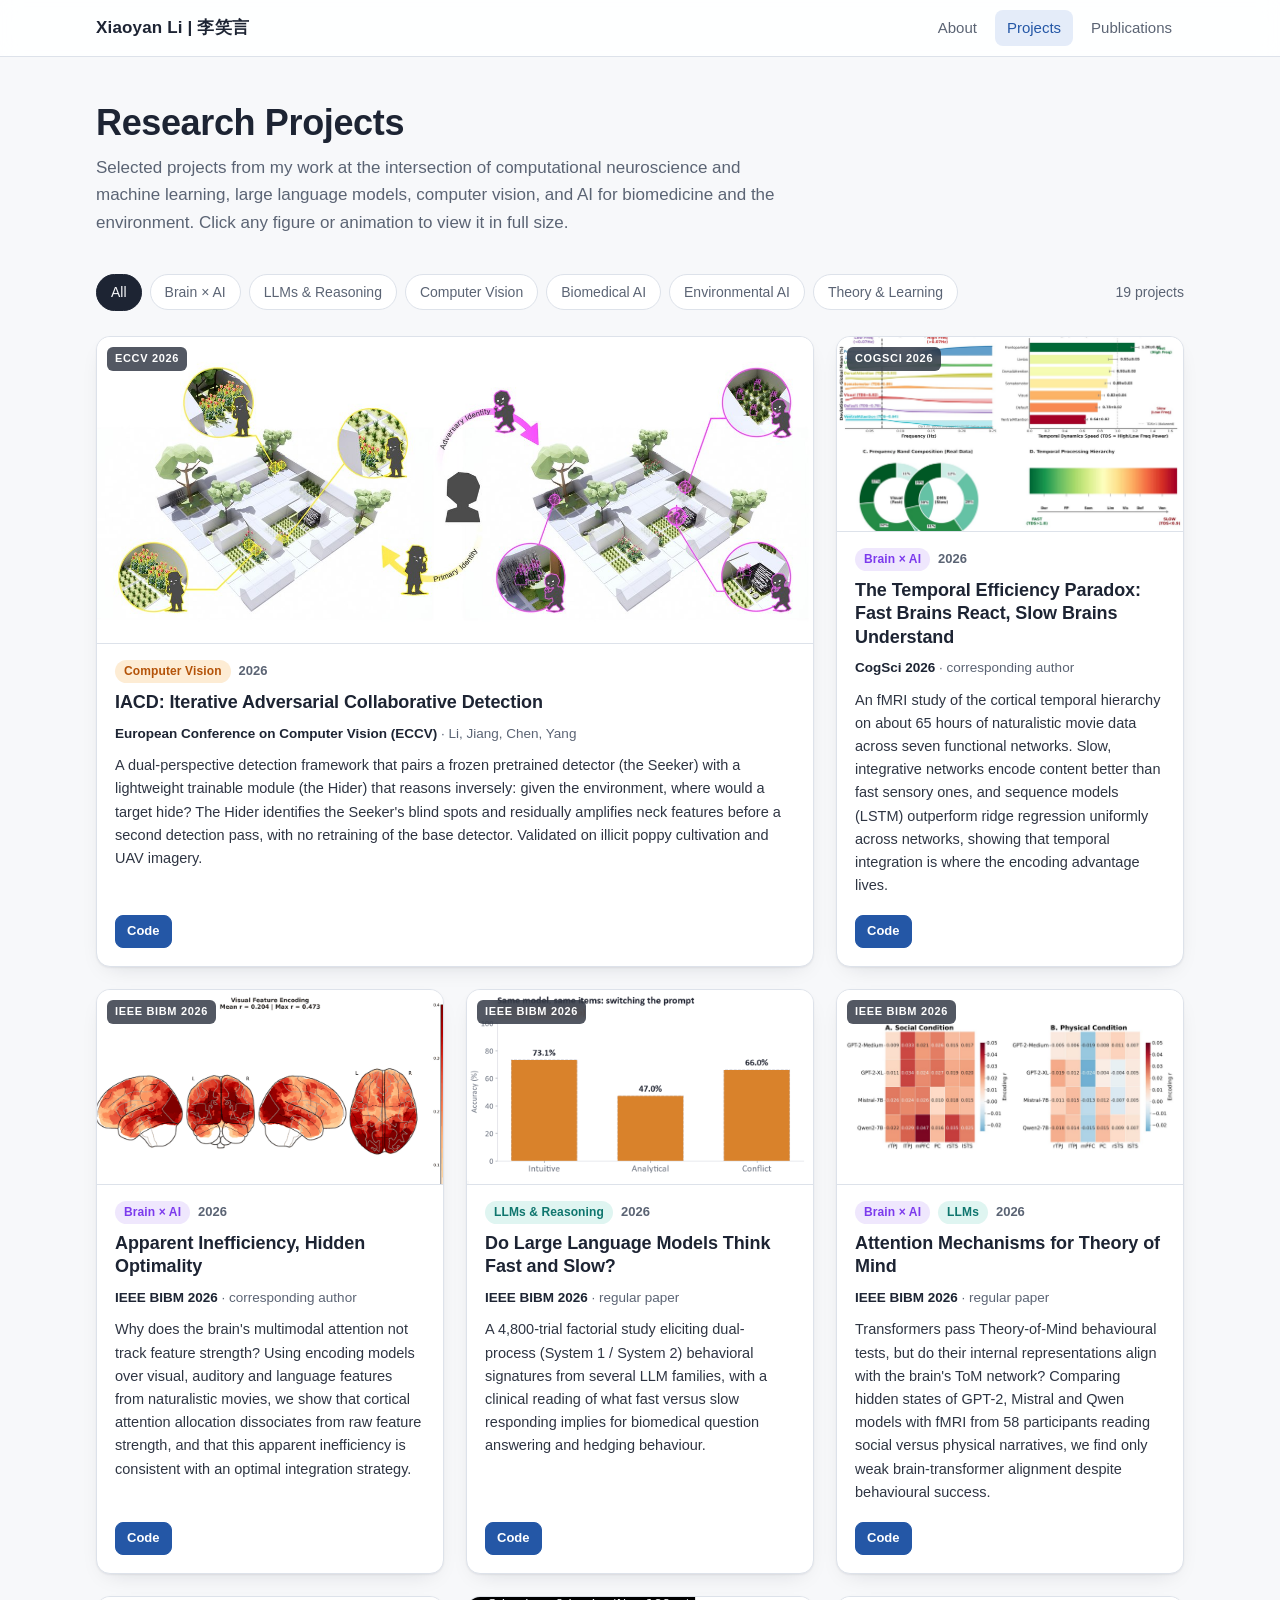
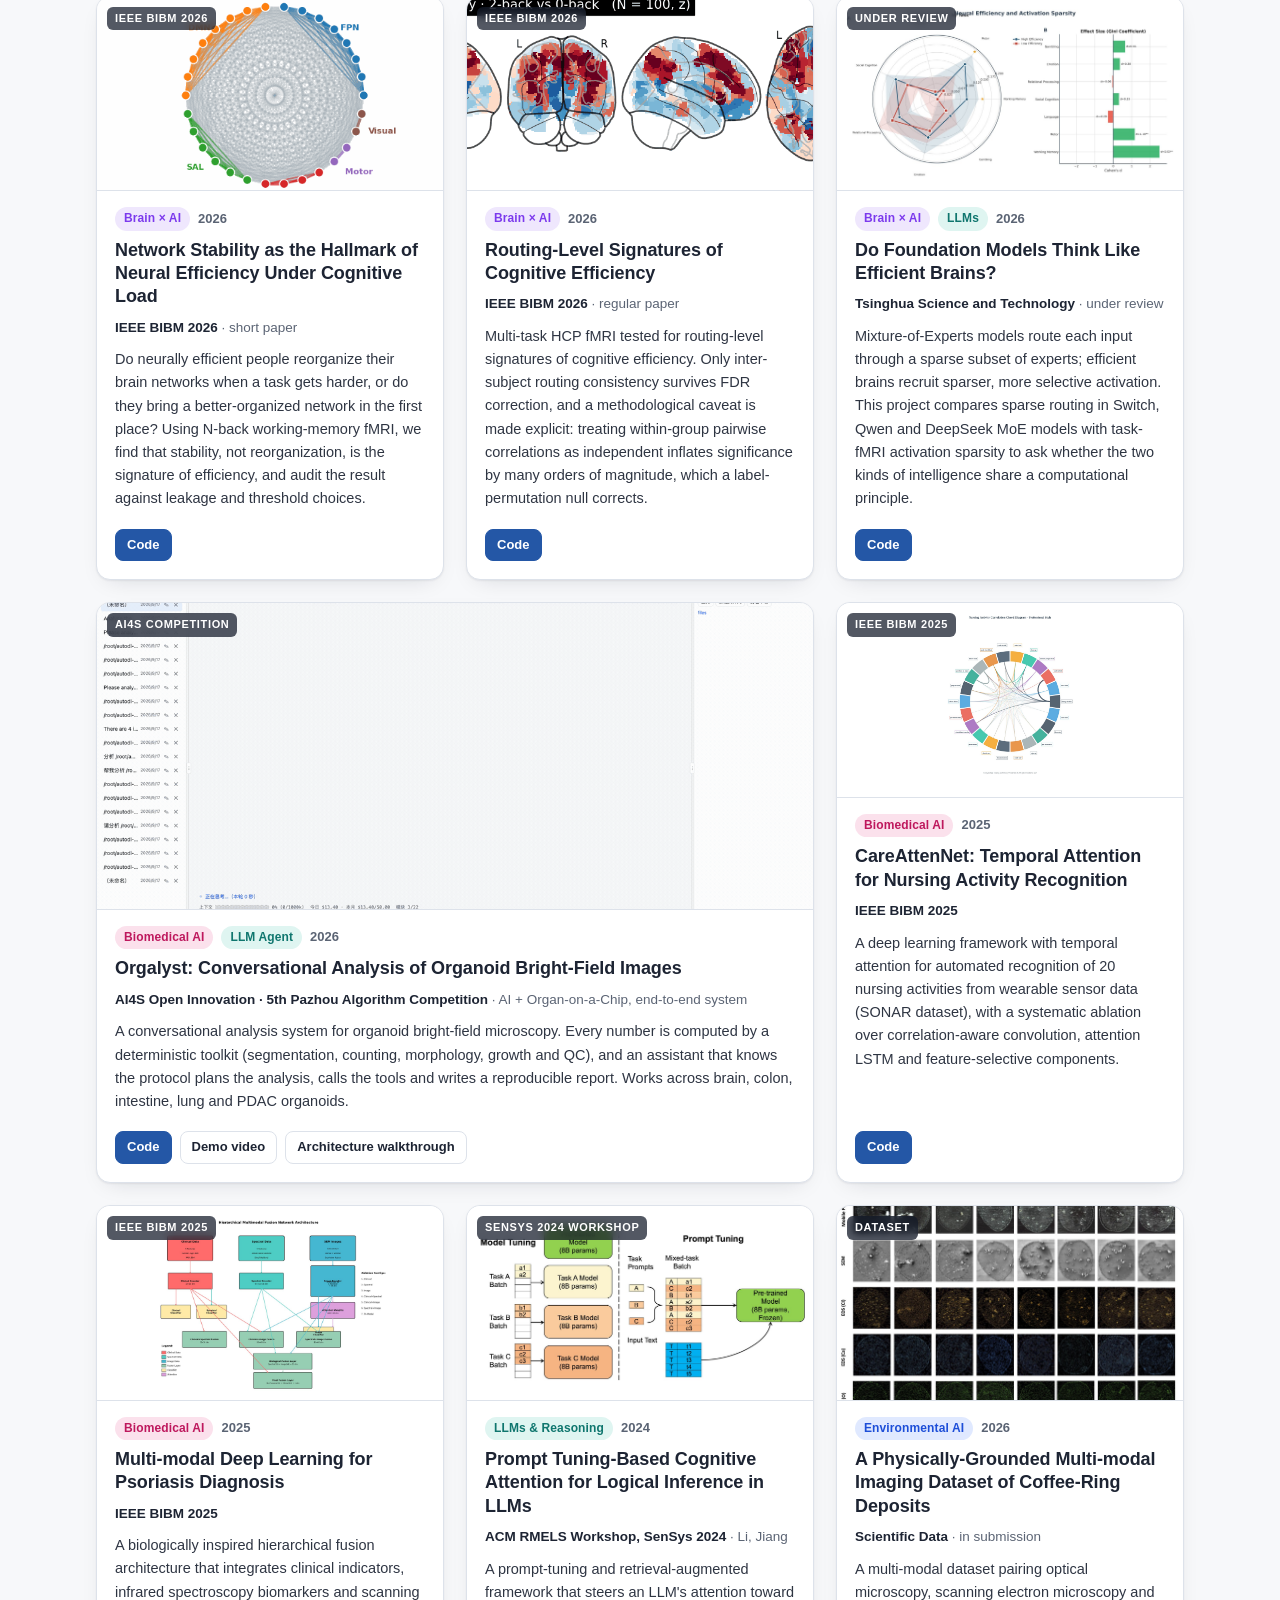
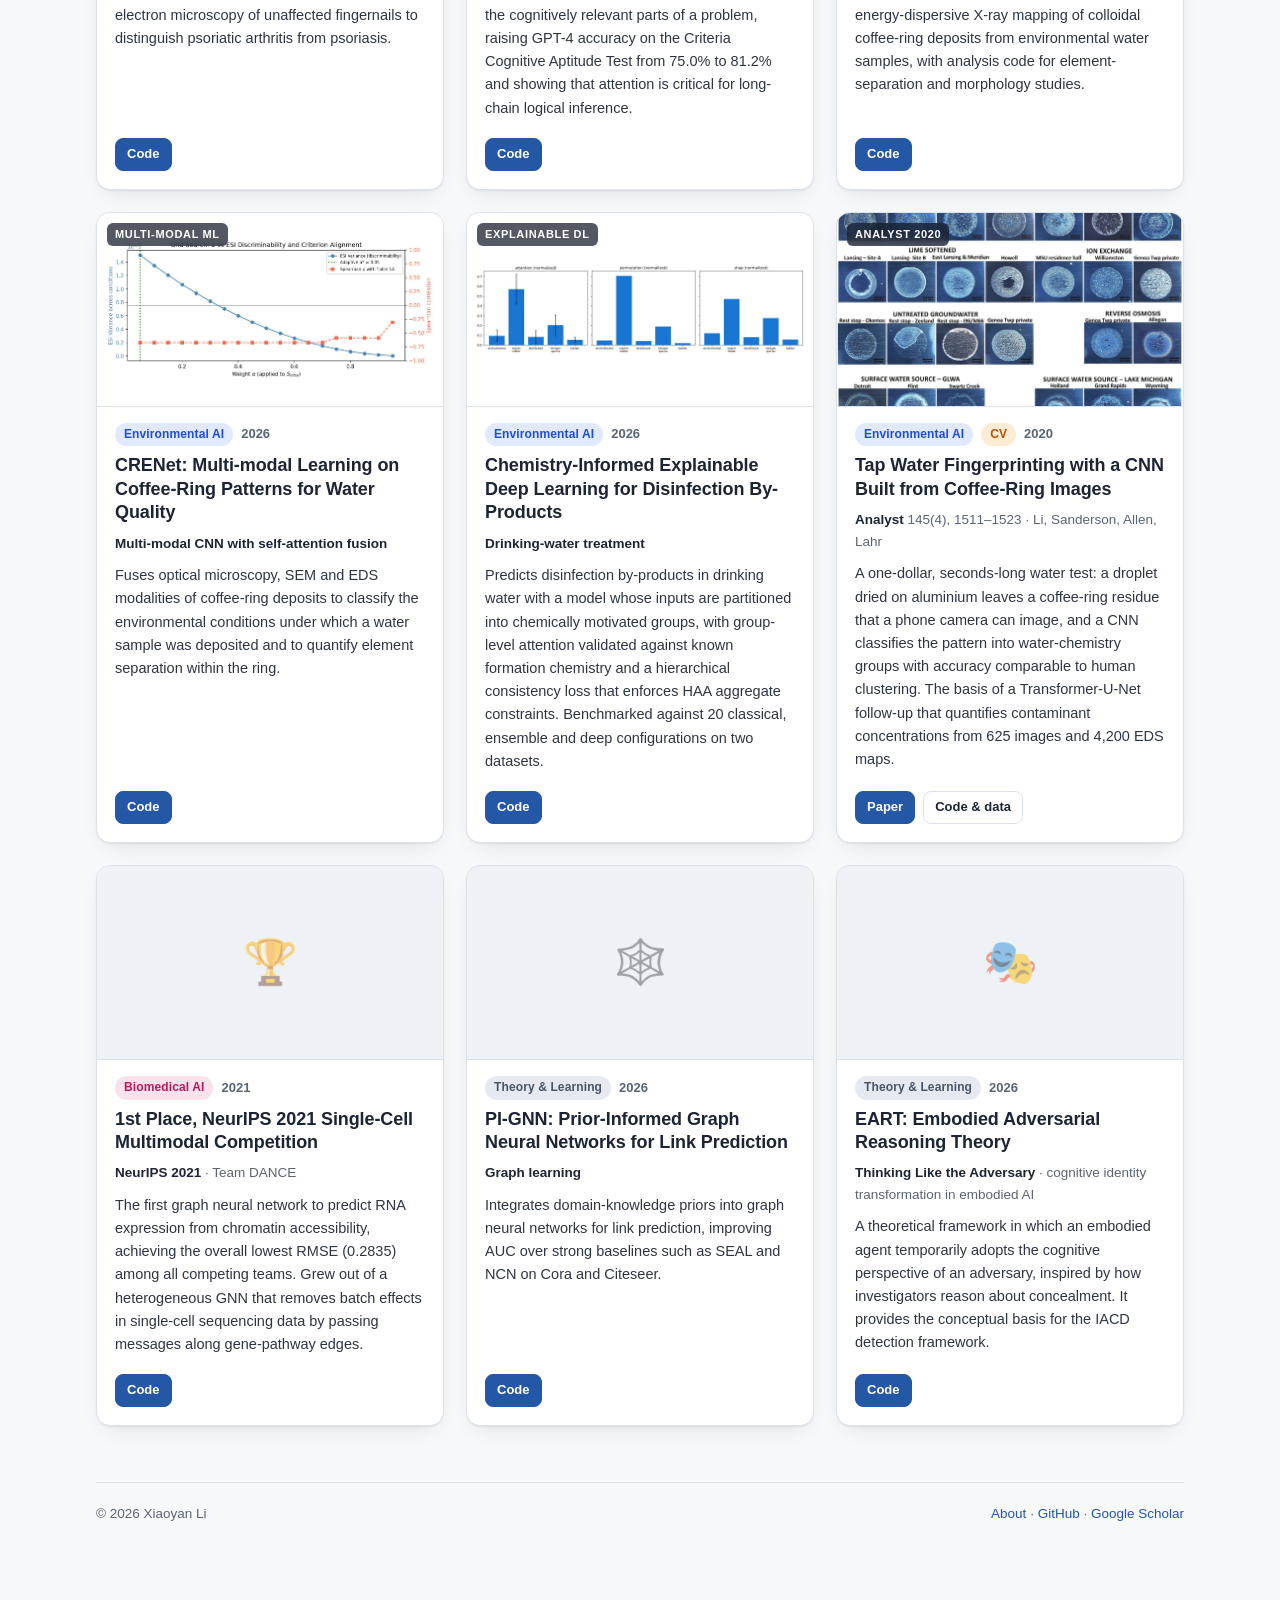
==== projects.html @ c60d76e9 "Refresh homepage (2026-10): identity, news, experience, publications, awards; add Research Projects " ====
<!DOCTYPE html>
<html lang="en">
<head>
<meta charset="utf-8">
<meta name="viewport" content="width=device-width, initial-scale=1">
<title>Research Projects - Xiaoyan Li 李笑言</title>
<meta name="description" content="Research projects of Xiaoyan Li: computational neuroscience meets machine learning, large language models, computer vision, biomedical and environmental AI.">
<link rel="icon" href="./images/image.jpg">
<style>
  :root {
    --bg: #f7f8fa;
    --surface: #ffffff;
    --surface-2: #eef1f5;
    --text: #1d2433;
    --muted: #5b6474;
    --line: #dde2ea;
    --accent: #2457a6;
    --accent-soft: #e4ecf9;
    --chip-brain: #7c3aed; --chip-brain-bg: #efe7fd;
    --chip-llm: #0f766e;   --chip-llm-bg: #dff5f1;
    --chip-cv: #b45309;    --chip-cv-bg: #fdecd4;
    --chip-bio: #be185d;   --chip-bio-bg: #fbe1ec;
    --chip-env: #1d4ed8;   --chip-env-bg: #e0e9ff;
    --chip-theory: #475569;--chip-theory-bg: #e6eaf0;
    --shadow: 0 1px 2px rgba(16,24,40,.06), 0 8px 24px -12px rgba(16,24,40,.18);
    --radius: 14px;
  }
  @media (prefers-color-scheme: dark) {
    :root:not([data-theme="light"]) {
      --bg: #0f1420; --surface: #171d2b; --surface-2: #1f2737; --text: #e7ebf3; --muted: #9aa4b8;
      --line: #2b3447; --accent: #8ab4ff; --accent-soft: #1c2a47;
      --chip-brain: #c4b5fd; --chip-brain-bg: #2b2250;
      --chip-llm: #7dd3c8;   --chip-llm-bg: #10332f;
      --chip-cv: #fdba74;    --chip-cv-bg: #3a2a14;
      --chip-bio: #f9a8d4;   --chip-bio-bg: #3d1a2c;
      --chip-env: #a5b4fc;   --chip-env-bg: #1c2550;
      --chip-theory: #cbd5e1;--chip-theory-bg: #2a3242;
      --shadow: 0 1px 2px rgba(0,0,0,.4), 0 12px 32px -14px rgba(0,0,0,.6);
    }
  }
  :root[data-theme="dark"] {
    --bg: #0f1420; --surface: #171d2b; --surface-2: #1f2737; --text: #e7ebf3; --muted: #9aa4b8;
    --line: #2b3447; --accent: #8ab4ff; --accent-soft: #1c2a47;
    --chip-brain: #c4b5fd; --chip-brain-bg: #2b2250;
    --chip-llm: #7dd3c8;   --chip-llm-bg: #10332f;
    --chip-cv: #fdba74;    --chip-cv-bg: #3a2a14;
    --chip-bio: #f9a8d4;   --chip-bio-bg: #3d1a2c;
    --chip-env: #a5b4fc;   --chip-env-bg: #1c2550;
    --chip-theory: #cbd5e1;--chip-theory-bg: #2a3242;
    --shadow: 0 1px 2px rgba(0,0,0,.4), 0 12px 32px -14px rgba(0,0,0,.6);
  }

  * { box-sizing: border-box; }
  html { scroll-behavior: smooth; }
  body {
    margin: 0; background: var(--bg); color: var(--text);
    font-family: ui-sans-serif, -apple-system, "Segoe UI", Roboto, "Helvetica Neue", "PingFang SC", "Microsoft YaHei", sans-serif;
    font-size: 16px; line-height: 1.6; -webkit-font-smoothing: antialiased;
    font-variant-numeric: tabular-nums;
  }
  a { color: var(--accent); text-decoration: none; }
  a:hover { text-decoration: underline; }

  .masthead {
    position: sticky; top: 0; z-index: 20; background: color-mix(in srgb, var(--surface) 88%, transparent);
    backdrop-filter: saturate(160%) blur(10px); -webkit-backdrop-filter: saturate(160%) blur(10px);
    border-bottom: 1px solid var(--line);
  }
  .masthead__inner { max-width: 1120px; margin: 0 auto; padding: 0 16px; display: flex; align-items: center; justify-content: space-between; height: 56px; }
  .brand { font-weight: 700; font-size: 17px; color: var(--text); letter-spacing: .01em; }
  .brand:hover { text-decoration: none; color: var(--accent); }
  .nav { display: flex; gap: 6px; }
  .nav a { padding: 6px 12px; border-radius: 8px; color: var(--muted); font-weight: 500; font-size: 15px; }
  .nav a:hover { background: var(--surface-2); text-decoration: none; color: var(--text); }
  .nav a[aria-current="page"] { color: var(--accent); background: var(--accent-soft); }

  .wrap { max-width: 1120px; margin: 0 auto; padding: 0 16px 64px; }

  .hero { padding: 44px 0 20px; }
  .hero h1 { font-size: clamp(26px, 4vw, 36px); line-height: 1.2; margin: 0 0 10px; letter-spacing: -.01em; }
  .hero p { margin: 0; color: var(--muted); max-width: 72ch; font-size: 17px; }

  .filters { display: flex; flex-wrap: wrap; gap: 8px; padding: 18px 0 26px; position: sticky; top: 56px; z-index: 10; background: var(--bg); }
  .filters button {
    border: 1px solid var(--line); background: var(--surface); color: var(--muted); border-radius: 999px;
    padding: 6px 14px; font: inherit; font-size: 14px; font-weight: 500; cursor: pointer; transition: all .15s;
  }
  .filters button:hover { border-color: var(--accent); color: var(--text); }
  .filters button.active { background: var(--text); color: var(--bg); border-color: var(--text); }
  .filters .count { color: var(--muted); font-size: 14px; align-self: center; margin-left: auto; }

  .grid { display: grid; grid-template-columns: repeat(auto-fill, minmax(330px, 1fr)); gap: 22px; }
  @media (max-width: 420px) { .grid { grid-template-columns: 1fr; } }

  .card {
    background: var(--surface); border: 1px solid var(--line); border-radius: var(--radius); overflow: hidden;
    box-shadow: var(--shadow); display: flex; flex-direction: column; transition: transform .18s ease, box-shadow .18s ease;
  }
  .card:hover { transform: translateY(-3px); box-shadow: 0 2px 4px rgba(16,24,40,.06), 0 18px 40px -16px rgba(16,24,40,.28); }
  .card.hidden { display: none; }
  .card.featured { grid-column: span 2; }
  @media (max-width: 740px) { .card.featured { grid-column: span 1; } }

  .media {
    position: relative; aspect-ratio: 16 / 9; background: var(--surface-2); overflow: hidden; cursor: zoom-in; border-bottom: 1px solid var(--line);
  }
  .card.featured .media { aspect-ratio: 21 / 9; }
  .media img, .media video { width: 100%; height: 100%; object-fit: cover; object-position: center; display: block; }
  .media.contain img { object-fit: contain; background: #fff; padding: 8px; }
  .media .tag {
    position: absolute; left: 10px; top: 10px; font-size: 11px; font-weight: 700; letter-spacing: .06em; text-transform: uppercase;
    background: rgba(17,24,39,.72); color: #fff; padding: 3px 8px; border-radius: 6px; backdrop-filter: blur(4px);
  }
  .media .zoom {
    position: absolute; right: 10px; bottom: 10px; width: 30px; height: 30px; border-radius: 8px; display: grid; place-items: center;
    background: rgba(17,24,39,.6); color: #fff; opacity: 0; transition: opacity .15s;
  }
  .media:hover .zoom { opacity: 1; }
  .media.placeholder { display: grid; place-items: center; cursor: default; }
  .media.placeholder .glyph { font-size: 44px; opacity: .55; }

  .body { padding: 16px 18px 18px; display: flex; flex-direction: column; gap: 8px; flex: 1; }
  .meta { display: flex; align-items: center; gap: 8px; flex-wrap: wrap; font-size: 13px; color: var(--muted); }
  .chip { font-size: 12px; font-weight: 600; padding: 2px 9px; border-radius: 999px; letter-spacing: .01em; }
  .chip.brain { color: var(--chip-brain); background: var(--chip-brain-bg); }
  .chip.llm { color: var(--chip-llm); background: var(--chip-llm-bg); }
  .chip.cv { color: var(--chip-cv); background: var(--chip-cv-bg); }
  .chip.bio { color: var(--chip-bio); background: var(--chip-bio-bg); }
  .chip.env { color: var(--chip-env); background: var(--chip-env-bg); }
  .chip.theory { color: var(--chip-theory); background: var(--chip-theory-bg); }
  .year { font-weight: 600; }
  h3 { margin: 0; font-size: 18px; line-height: 1.3; letter-spacing: -.005em; }
  .venue { margin: 0; font-size: 13.5px; color: var(--muted); font-weight: 500; }
  .venue strong { color: var(--text); font-weight: 600; }
  .desc { margin: 2px 0 0; font-size: 14.5px; color: var(--text); opacity: .92; }
  .links { display: flex; flex-wrap: wrap; gap: 8px; margin-top: auto; padding-top: 10px; }
  .links a {
    font-size: 13px; font-weight: 600; padding: 5px 11px; border-radius: 8px; border: 1px solid var(--line); color: var(--text); background: var(--surface);
  }
  .links a:hover { border-color: var(--accent); color: var(--accent); text-decoration: none; }
  .links a.primary { background: var(--accent); border-color: var(--accent); color: #fff; }
  .links a.primary:hover { filter: brightness(1.08); color: #fff; }

  .section-title { margin: 44px 0 14px; font-size: 20px; display: flex; align-items: center; gap: 10px; }
  .section-title small { color: var(--muted); font-weight: 500; font-size: 14px; }

  /* lightbox */
  .lb { position: fixed; inset: 0; background: rgba(8,11,18,.9); display: none; z-index: 50; align-items: center; justify-content: center; padding: 24px; }
  .lb.open { display: flex; }
  .lb figure { margin: 0; max-width: min(1200px, 96vw); width: 100%; display: flex; flex-direction: column; gap: 10px; }
  .lb img, .lb video { width: 100%; max-height: 78vh; object-fit: contain; border-radius: 10px; background: #fff; }
  .lb figcaption { color: #cfd6e4; font-size: 14px; text-align: center; }
  .lb .strip { display: flex; gap: 8px; justify-content: center; flex-wrap: wrap; }
  .lb .strip button { border: 2px solid transparent; border-radius: 8px; padding: 0; background: none; cursor: pointer; overflow: hidden; width: 96px; height: 60px; }
  .lb .strip button img { width: 100%; height: 100%; object-fit: cover; border-radius: 6px; max-height: none; }
  .lb .strip button.active { border-color: #8ab4ff; }
  .lb .close { position: absolute; top: 14px; right: 16px; background: rgba(255,255,255,.12); color: #fff; border: 0; width: 40px; height: 40px; border-radius: 50%; font-size: 22px; cursor: pointer; }

  .footer { margin-top: 56px; border-top: 1px solid var(--line); padding: 20px 0; color: var(--muted); font-size: 13.5px; display: flex; justify-content: space-between; flex-wrap: wrap; gap: 8px; }
</style>
</head>
<body>
<header class="masthead">
  <div class="masthead__inner">
    <a class="brand" href="./">Xiaoyan Li | 李笑言</a>
    <nav class="nav">
      <a href="./">About</a>
      <a href="./projects.html" aria-current="page">Projects</a>
      <a href="./#publications">Publications</a>
    </nav>
  </div>
</header>

<main class="wrap">
  <section class="hero">
    <h1>Research Projects</h1>
    <p>Selected projects from my work at the intersection of computational neuroscience and machine learning, large language models, computer vision, and AI for biomedicine and the environment. Click any figure or animation to view it in full size.</p>
  </section>

  <div class="filters" id="filters" role="tablist" aria-label="Filter projects by area">
    <button class="active" data-filter="all">All</button>
    <button data-filter="brain">Brain × AI</button>
    <button data-filter="llm">LLMs &amp; Reasoning</button>
    <button data-filter="cv">Computer Vision</button>
    <button data-filter="bio">Biomedical AI</button>
    <button data-filter="env">Environmental AI</button>
    <button data-filter="theory">Theory &amp; Learning</button>
    <span class="count" id="count"></span>
  </div>

  <section class="grid" id="grid">

    <!-- IACD -->
    <article class="card featured" data-cat="cv">
      <div class="media" data-caption="IACD: a frozen Seeker detector and a trainable Hider that reasons from the adversary's perspective to find concealed targets" data-gallery="./projects/assets/iacd_overview.jpg">
        <img src="./projects/assets/iacd_overview.jpg" alt="IACD framework overview: primary identity versus adversary identity in a garden scene" loading="lazy">
        <span class="tag">ECCV 2026</span><span class="zoom">&#x26F6;</span>
      </div>
      <div class="body">
        <div class="meta"><span class="chip cv">Computer Vision</span><span class="year">2026</span></div>
        <h3>IACD: Iterative Adversarial Collaborative Detection</h3>
        <p class="venue"><strong>European Conference on Computer Vision (ECCV)</strong> · Li, Jiang, Chen, Yang</p>
        <p class="desc">A dual-perspective detection framework that pairs a frozen pretrained detector (the Seeker) with a lightweight trainable module (the Hider) that reasons inversely: given the environment, where would a target hide? The Hider identifies the Seeker's blind spots and residually amplifies neck features before a second detection pass, with no retraining of the base detector. Validated on illicit poppy cultivation and UAV imagery.</p>
        <div class="links"><a class="primary" href="https://github.com/xiaoyanLi629/IACD">Code</a></div>
      </div>
    </article>

    <!-- Temporal Efficiency Paradox -->
    <article class="card" data-cat="brain">
      <div class="media" data-caption="Temporal dynamics of brain networks during naturalistic movie watching" data-gallery="./projects/assets/tep_spectrum.jpg|./projects/assets/tep_multiscale.jpg">
        <img src="./projects/assets/tep_spectrum.jpg" alt="Network-specific spectral signatures and processing speed by network" loading="lazy">
        <span class="tag">CogSci 2026</span><span class="zoom">&#x26F6;</span>
      </div>
      <div class="body">
        <div class="meta"><span class="chip brain">Brain × AI</span><span class="year">2026</span></div>
        <h3>The Temporal Efficiency Paradox: Fast Brains React, Slow Brains Understand</h3>
        <p class="venue"><strong>CogSci 2026</strong> · corresponding author</p>
        <p class="desc">An fMRI study of the cortical temporal hierarchy on about 65 hours of naturalistic movie data across seven functional networks. Slow, integrative networks encode content better than fast sensory ones, and sequence models (LSTM) outperform ridge regression uniformly across networks, showing that temporal integration is where the encoding advantage lives.</p>
        <div class="links"><a class="primary" href="https://github.com/xiaoyanLi629/temporal-efficiency-paradox">Code</a></div>
      </div>
    </article>

    <!-- B321 -->
    <article class="card" data-cat="brain">
      <div class="media" data-caption="Encoding strength of visual, audio and language features across 1,000 cortical parcels, followed by the Modality Specificity Index" data-gallery="./projects/assets/b321_brain_encoding.gif|./projects/assets/b321_dissociation.gif">
        <img src="./projects/assets/b321_brain_encoding.gif" alt="Animated cortical encoding maps for visual, audio and language features" loading="lazy">
        <span class="tag">IEEE BIBM 2026</span><span class="zoom">&#x26F6;</span>
      </div>
      <div class="body">
        <div class="meta"><span class="chip brain">Brain × AI</span><span class="year">2026</span></div>
        <h3>Apparent Inefficiency, Hidden Optimality</h3>
        <p class="venue"><strong>IEEE BIBM 2026</strong> · corresponding author</p>
        <p class="desc">Why does the brain's multimodal attention not track feature strength? Using encoding models over visual, auditory and language features from naturalistic movies, we show that cortical attention allocation dissociates from raw feature strength, and that this apparent inefficiency is consistent with an optimal integration strategy.</p>
        <div class="links"><a class="primary" href="https://github.com/xiaoyanLi629/encoding-attention-dissociation">Code</a></div>
      </div>
    </article>

    <!-- B322 -->
    <article class="card" data-cat="llm">
      <div class="media" data-caption="Interaction between task type and prompting condition across model families (4,800-trial factorial design)" data-gallery="./projects/assets/b322_interaction.gif|./projects/assets/b322_banner.jpg">
        <img src="./projects/assets/b322_interaction.gif" alt="Animated interaction plot of dual-process behavioral signatures in LLMs" loading="lazy">
        <span class="tag">IEEE BIBM 2026</span><span class="zoom">&#x26F6;</span>
      </div>
      <div class="body">
        <div class="meta"><span class="chip llm">LLMs &amp; Reasoning</span><span class="year">2026</span></div>
        <h3>Do Large Language Models Think Fast and Slow?</h3>
        <p class="venue"><strong>IEEE BIBM 2026</strong> · regular paper</p>
        <p class="desc">A 4,800-trial factorial study eliciting dual-process (System 1 / System 2) behavioral signatures from several LLM families, with a clinical reading of what fast versus slow responding implies for biomedical question answering and hedging behaviour.</p>
        <div class="links"><a class="primary" href="https://github.com/xiaoyanLi629/dual-process-llm">Code</a></div>
      </div>
    </article>

    <!-- B323 -->
    <article class="card" data-cat="brain llm">
      <div class="media contain" data-caption="Best time-resolved encoding correlation between each transformer's hidden states and BOLD in six Theory-of-Mind regions (N = 58)" data-gallery="./projects/assets/b323_heatmap.jpg|./projects/assets/b323_attention.jpg">
        <img src="./projects/assets/b323_heatmap.jpg" alt="Encoding heatmap per model and Theory-of-Mind ROI for social and physical narratives" loading="lazy">
        <span class="tag">IEEE BIBM 2026</span><span class="zoom">&#x26F6;</span>
      </div>
      <div class="body">
        <div class="meta"><span class="chip brain">Brain × AI</span><span class="chip llm">LLMs</span><span class="year">2026</span></div>
        <h3>Attention Mechanisms for Theory of Mind</h3>
        <p class="venue"><strong>IEEE BIBM 2026</strong> · regular paper</p>
        <p class="desc">Transformers pass Theory-of-Mind behavioural tests, but do their internal representations align with the brain's ToM network? Comparing hidden states of GPT-2, Mistral and Qwen models with fMRI from 58 participants reading social versus physical narratives, we find only weak brain-transformer alignment despite behavioural success.</p>
        <div class="links"><a class="primary" href="https://github.com/xiaoyanLi629/attention-tom-brain-transformer">Code</a></div>
      </div>
    </article>

    <!-- B324 -->
    <article class="card" data-cat="brain">
      <div class="media" data-caption="Network-level sweep: efficient brains bring a stable, well-organized network to the task rather than reorganizing under load" data-gallery="./projects/assets/b324_network_sweep.gif|./projects/assets/b324_threshold_sweep.gif">
        <img src="./projects/assets/b324_network_sweep.gif" alt="Animated network sweep of stability under cognitive load" loading="lazy">
        <span class="tag">IEEE BIBM 2026</span><span class="zoom">&#x26F6;</span>
      </div>
      <div class="body">
        <div class="meta"><span class="chip brain">Brain × AI</span><span class="year">2026</span></div>
        <h3>Network Stability as the Hallmark of Neural Efficiency Under Cognitive Load</h3>
        <p class="venue"><strong>IEEE BIBM 2026</strong> · short paper</p>
        <p class="desc">Do neurally efficient people reorganize their brain networks when a task gets harder, or do they bring a better-organized network in the first place? Using N-back working-memory fMRI, we find that stability, not reorganization, is the signature of efficiency, and audit the result against leakage and threshold choices.</p>
        <div class="links"><a class="primary" href="https://github.com/xiaoyanLi629/neural-efficiency-cognitive-load">Code</a></div>
      </div>
    </article>

    <!-- B325 -->
    <article class="card" data-cat="brain">
      <div class="media" data-caption="Task activation maps across HCP tasks, and the permutation null versus the naive pairwise null" data-gallery="./projects/assets/b325_task_brains.gif|./projects/assets/b325_naive_vs_honest.gif">
        <img src="./projects/assets/b325_task_brains.gif" alt="Animated task activation maps on the cortical surface" loading="lazy">
        <span class="tag">IEEE BIBM 2026</span><span class="zoom">&#x26F6;</span>
      </div>
      <div class="body">
        <div class="meta"><span class="chip brain">Brain × AI</span><span class="year">2026</span></div>
        <h3>Routing-Level Signatures of Cognitive Efficiency</h3>
        <p class="venue"><strong>IEEE BIBM 2026</strong> · regular paper</p>
        <p class="desc">Multi-task HCP fMRI tested for routing-level signatures of cognitive efficiency. Only inter-subject routing consistency survives FDR correction, and a methodological caveat is made explicit: treating within-group pairwise correlations as independent inflates significance by many orders of magnitude, which a label-permutation null corrects.</p>
        <div class="links"><a class="primary" href="https://github.com/xiaoyanLi629/routing-signatures-efficiency">Code</a></div>
      </div>
    </article>

    <!-- MoE sparse routing -->
    <article class="card" data-cat="brain llm">
      <div class="media contain" data-caption="Composite sparsity by task domain for high- versus low-efficiency groups, and effect sizes" data-gallery="./projects/assets/moe_radar.jpg|./projects/assets/moe_glass_brain.jpg">
        <img src="./projects/assets/moe_radar.jpg" alt="Radar plot of neural sparsity across task domains" loading="lazy">
        <span class="tag">Under review</span><span class="zoom">&#x26F6;</span>
      </div>
      <div class="body">
        <div class="meta"><span class="chip brain">Brain × AI</span><span class="chip llm">LLMs</span><span class="year">2026</span></div>
        <h3>Do Foundation Models Think Like Efficient Brains?</h3>
        <p class="venue"><strong>Tsinghua Science and Technology</strong> · under review</p>
        <p class="desc">Mixture-of-Experts models route each input through a sparse subset of experts; efficient brains recruit sparser, more selective activation. This project compares sparse routing in Switch, Qwen and DeepSeek MoE models with task-fMRI activation sparsity to ask whether the two kinds of intelligence share a computational principle.</p>
        <div class="links"><a class="primary" href="https://github.com/xiaoyanLi629/brain-moe-sparse-routing">Code</a></div>
      </div>
    </article>

    <!-- Orgalyst -->
    <article class="card featured" data-cat="bio llm">
      <div class="media" data-caption="Orgalyst: one sentence in, a reproducible organoid analysis report out" data-gallery="./projects/assets/orgalyst_demo.gif|./projects/assets/orgalyst_architecture.gif|./projects/assets/orgalyst_gallery.jpg">
        <img src="./projects/assets/orgalyst_demo.gif" alt="Animated session of the Orgalyst web interface analysing organoid images" loading="lazy">
        <span class="tag">AI4S Competition</span><span class="zoom">&#x26F6;</span>
      </div>
      <div class="body">
        <div class="meta"><span class="chip bio">Biomedical AI</span><span class="chip llm">LLM Agent</span><span class="year">2026</span></div>
        <h3>Orgalyst: Conversational Analysis of Organoid Bright-Field Images</h3>
        <p class="venue"><strong>AI4S Open Innovation · 5th Pazhou Algorithm Competition</strong> · AI + Organ-on-a-Chip, end-to-end system</p>
        <p class="desc">A conversational analysis system for organoid bright-field microscopy. Every number is computed by a deterministic toolkit (segmentation, counting, morphology, growth and QC), and an assistant that knows the protocol plans the analysis, calls the tools and writes a reproducible report. Works across brain, colon, intestine, lung and PDAC organoids.</p>
        <div class="links">
          <a class="primary" href="https://github.com/xiaoyanLi629/orgalyst">Code</a>
          <a href="https://huggingface.co/XiaoyanLi/orgalyst-weights/resolve/main/demo/orgalyst_demo_en.mp4">Demo video</a>
          <a href="https://huggingface.co/XiaoyanLi/orgalyst-weights/resolve/main/demo/orgalyst_architecture_en.mp4">Architecture walkthrough</a>
        </div>
      </div>
    </article>

    <!-- CareAttenNet -->
    <article class="card" data-cat="bio">
      <div class="media contain" data-caption="Correlation structure among 20 nursing activities in the SONAR wearable-sensor dataset" data-gallery="./projects/assets/careattennet_chord.jpg">
        <img src="./projects/assets/careattennet_chord.jpg" alt="Chord diagram of nursing activity correlations" loading="lazy">
        <span class="tag">IEEE BIBM 2025</span><span class="zoom">&#x26F6;</span>
      </div>
      <div class="body">
        <div class="meta"><span class="chip bio">Biomedical AI</span><span class="year">2025</span></div>
        <h3>CareAttenNet: Temporal Attention for Nursing Activity Recognition</h3>
        <p class="venue"><strong>IEEE BIBM 2025</strong></p>
        <p class="desc">A deep learning framework with temporal attention for automated recognition of 20 nursing activities from wearable sensor data (SONAR dataset), with a systematic ablation over correlation-aware convolution, attention LSTM and feature-selective components.</p>
        <div class="links"><a class="primary" href="https://github.com/xiaoyanLi629/CareAttenNet-Deep-Learning-Framework-with-Temporal-Attention-for-Nursing-Activity-Recognition">Code</a></div>
      </div>
    </article>

    <!-- Psoriasis -->
    <article class="card" data-cat="bio">
      <div class="media contain" data-caption="Hierarchical multimodal fusion network integrating clinical, spectral and SEM image data" data-gallery="./projects/assets/psoriasis_arch.jpg">
        <img src="./projects/assets/psoriasis_arch.jpg" alt="Architecture diagram of the hierarchical multimodal fusion network" loading="lazy">
        <span class="tag">IEEE BIBM 2025</span><span class="zoom">&#x26F6;</span>
      </div>
      <div class="body">
        <div class="meta"><span class="chip bio">Biomedical AI</span><span class="year">2025</span></div>
        <h3>Multi-modal Deep Learning for Psoriasis Diagnosis</h3>
        <p class="venue"><strong>IEEE BIBM 2025</strong></p>
        <p class="desc">A biologically inspired hierarchical fusion architecture that integrates clinical indicators, infrared spectroscopy biomarkers and scanning electron microscopy of unaffected fingernails to distinguish psoriatic arthritis from psoriasis.</p>
        <div class="links"><a class="primary" href="https://github.com/xiaoyanLi629/A-Multi-modal-Deep-Learning-Framework-for-Psoriasis-Diagnosis">Code</a></div>
      </div>
    </article>

    <!-- Prompt tuning / RMELS -->
    <article class="card" data-cat="llm">
      <div class="media contain" data-caption="Prompt tuning versus model tuning, and example cognitive-aptitude items" data-gallery="./projects/assets/rmels_prompt_tuning.jpg|./projects/assets/rmels_examples.jpg">
        <img src="./projects/assets/rmels_prompt_tuning.jpg" alt="Diagram comparing model tuning and prompt tuning" loading="lazy">
        <span class="tag">SenSys 2024 Workshop</span><span class="zoom">&#x26F6;</span>
      </div>
      <div class="body">
        <div class="meta"><span class="chip llm">LLMs &amp; Reasoning</span><span class="year">2024</span></div>
        <h3>Prompt Tuning-Based Cognitive Attention for Logical Inference in LLMs</h3>
        <p class="venue"><strong>ACM RMELS Workshop, SenSys 2024</strong> · Li, Jiang</p>
        <p class="desc">A prompt-tuning and retrieval-augmented framework that steers an LLM's attention toward the cognitively relevant parts of a problem, raising GPT-4 accuracy on the Criteria Cognitive Aptitude Test from 75.0% to 81.2% and showing that attention is critical for long-chain logical inference.</p>
        <div class="links"><a class="primary" href="https://github.com/xiaoyanLi629/RMELS2024">Code</a></div>
      </div>
    </article>

    <!-- Coffee-ring dataset -->
    <article class="card" data-cat="env">
      <div class="media" data-caption="Optical, SEM and EDS imaging of the same colloidal coffee-ring deposits from environmental water samples" data-gallery="./projects/assets/crdataset_overview.jpg|./projects/assets/crdataset_analysis.jpg">
        <img src="./projects/assets/crdataset_overview.jpg" alt="Grid of optical, SEM and EDS images of coffee-ring deposits" loading="lazy">
        <span class="tag">Dataset</span><span class="zoom">&#x26F6;</span>
      </div>
      <div class="body">
        <div class="meta"><span class="chip env">Environmental AI</span><span class="year">2026</span></div>
        <h3>A Physically-Grounded Multi-modal Imaging Dataset of Coffee-Ring Deposits</h3>
        <p class="venue"><strong>Scientific Data</strong> · in submission</p>
        <p class="desc">A multi-modal dataset pairing optical microscopy, scanning electron microscopy and energy-dispersive X-ray mapping of colloidal coffee-ring deposits from environmental water samples, with analysis code for element-separation and morphology studies.</p>
        <div class="links"><a class="primary" href="https://github.com/xiaoyanLi629/coffee-ring-multimodal-dataset">Code</a></div>
      </div>
    </article>

    <!-- CRENet -->
    <article class="card" data-cat="env">
      <div class="media contain" data-caption="Calibration of the element-separation index against optical features" data-gallery="./projects/assets/crenet_esi.jpg">
        <img src="./projects/assets/crenet_esi.jpg" alt="Grid search plot for the element separation index" loading="lazy">
        <span class="tag">Multi-modal ML</span><span class="zoom">&#x26F6;</span>
      </div>
      <div class="body">
        <div class="meta"><span class="chip env">Environmental AI</span><span class="year">2026</span></div>
        <h3>CRENet: Multi-modal Learning on Coffee-Ring Patterns for Water Quality</h3>
        <p class="venue"><strong>Multi-modal CNN with self-attention fusion</strong></p>
        <p class="desc">Fuses optical microscopy, SEM and EDS modalities of coffee-ring deposits to classify the environmental conditions under which a water sample was deposited and to quantify element separation within the ring.</p>
        <div class="links"><a class="primary" href="https://github.com/xiaoyanLi629/CRENet-MultiModal-CoffeeRing">Code</a></div>
      </div>
    </article>

    <!-- DBPs -->
    <article class="card" data-cat="env">
      <div class="media contain" data-caption="Chemistry-aware group attention weights, compared with permutation and SHAP importance" data-gallery="./projects/assets/dbps_attention.jpg">
        <img src="./projects/assets/dbps_attention.jpg" alt="Bar charts of attention, permutation and SHAP importance across chemical feature groups" loading="lazy">
        <span class="tag">Explainable DL</span><span class="zoom">&#x26F6;</span>
      </div>
      <div class="body">
        <div class="meta"><span class="chip env">Environmental AI</span><span class="year">2026</span></div>
        <h3>Chemistry-Informed Explainable Deep Learning for Disinfection By-Products</h3>
        <p class="venue"><strong>Drinking-water treatment</strong></p>
        <p class="desc">Predicts disinfection by-products in drinking water with a model whose inputs are partitioned into chemically motivated groups, with group-level attention validated against known formation chemistry and a hierarchical consistency loss that enforces HAA aggregate constraints. Benchmarked against 20 classical, ensemble and deep configurations on two datasets.</p>
        <div class="links"><a class="primary" href="https://github.com/xiaoyanLi629/Chemistry-Informed-DBPs-Prediction">Code</a></div>
      </div>
    </article>

    <!-- Analyst 2020 -->
    <article class="card" data-cat="env cv">
      <div class="media" data-caption="Coffee-ring fingerprints of tap water from Michigan cities, grouped by treatment method" data-gallery="./projects/assets/analyst_rings.jpg">
        <img src="./projects/assets/analyst_rings.jpg" alt="Grid of coffee-ring images of tap water samples grouped by water treatment" loading="lazy">
        <span class="tag">Analyst 2020</span><span class="zoom">&#x26F6;</span>
      </div>
      <div class="body">
        <div class="meta"><span class="chip env">Environmental AI</span><span class="chip cv">CV</span><span class="year">2020</span></div>
        <h3>Tap Water Fingerprinting with a CNN Built from Coffee-Ring Images</h3>
        <p class="venue"><strong>Analyst</strong> 145(4), 1511–1523 · Li, Sanderson, Allen, Lahr</p>
        <p class="desc">A one-dollar, seconds-long water test: a droplet dried on aluminium leaves a coffee-ring residue that a phone camera can image, and a CNN classifies the pattern into water-chemistry groups with accuracy comparable to human clustering. The basis of a Transformer-U-Net follow-up that quantifies contaminant concentrations from 625 images and 4,200 EDS maps.</p>
        <div class="links">
          <a class="primary" href="https://pubs.rsc.org/en/content/articlelanding/2020/an/c9an01624d">Paper</a>
          <a href="https://github.com/xiaoyanLi629/CNN_coffee_ring_effect">Code &amp; data</a>
        </div>
      </div>
    </article>

    <!-- NeurIPS 2021 -->
    <article class="card" data-cat="bio">
      <div class="media placeholder"><span class="glyph">🏆</span></div>
      <div class="body">
        <div class="meta"><span class="chip bio">Biomedical AI</span><span class="year">2021</span></div>
        <h3>1st Place, NeurIPS 2021 Single-Cell Multimodal Competition</h3>
        <p class="venue"><strong>NeurIPS 2021</strong> · Team DANCE</p>
        <p class="desc">The first graph neural network to predict RNA expression from chromatin accessibility, achieving the overall lowest RMSE (0.2835) among all competing teams. Grew out of a heterogeneous GNN that removes batch effects in single-cell sequencing data by passing messages along gene-pathway edges.</p>
        <div class="links"><a class="primary" href="https://github.com/xiaoyanLi629/single_cell_data_analysis">Code</a></div>
      </div>
    </article>

    <!-- PI-GNN -->
    <article class="card" data-cat="theory">
      <div class="media placeholder"><span class="glyph">🕸️</span></div>
      <div class="body">
        <div class="meta"><span class="chip theory">Theory &amp; Learning</span><span class="year">2026</span></div>
        <h3>PI-GNN: Prior-Informed Graph Neural Networks for Link Prediction</h3>
        <p class="venue"><strong>Graph learning</strong></p>
        <p class="desc">Integrates domain-knowledge priors into graph neural networks for link prediction, improving AUC over strong baselines such as SEAL and NCN on Cora and Citeseer.</p>
        <div class="links"><a class="primary" href="https://github.com/xiaoyanLi629/PI-GNN-anonymous">Code</a></div>
      </div>
    </article>

    <!-- EART -->
    <article class="card" data-cat="theory">
      <div class="media placeholder"><span class="glyph">🎭</span></div>
      <div class="body">
        <div class="meta"><span class="chip theory">Theory &amp; Learning</span><span class="year">2026</span></div>
        <h3>EART: Embodied Adversarial Reasoning Theory</h3>
        <p class="venue"><strong>Thinking Like the Adversary</strong> · cognitive identity transformation in embodied AI</p>
        <p class="desc">A theoretical framework in which an embodied agent temporarily adopts the cognitive perspective of an adversary, inspired by how investigators reason about concealment. It provides the conceptual basis for the IACD detection framework.</p>
        <div class="links"><a class="primary" href="https://github.com/xiaoyanLi629/EART">Code</a></div>
      </div>
    </article>

  </section>

  <footer class="footer">
    <span>© 2026 Xiaoyan Li</span>
    <span><a href="./">About</a> · <a href="https://github.com/xiaoyanLi629">GitHub</a> · <a href="https://scholar.google.com/citations?user=qWgz8HcAAAAJ&hl=en">Google Scholar</a></span>
  </footer>
</main>

<div class="lb" id="lb" role="dialog" aria-modal="true" aria-label="Figure viewer">
  <button class="close" id="lbClose" aria-label="Close">×</button>
  <figure>
    <img id="lbImg" src="" alt="">
    <figcaption id="lbCap"></figcaption>
    <div class="strip" id="lbStrip"></div>
  </figure>
</div>

<script>
(function () {
  // filters
  var buttons = document.querySelectorAll('#filters button');
  var cards = document.querySelectorAll('#grid .card');
  var count = document.getElementById('count');
  function apply(f) {
    var n = 0;
    cards.forEach(function (c) {
      var ok = f === 'all' || c.dataset.cat.split(' ').indexOf(f) >= 0;
      c.classList.toggle('hidden', !ok); if (ok) n++;
    });
    count.textContent = n + (n === 1 ? ' project' : ' projects');
  }
  buttons.forEach(function (b) {
    b.addEventListener('click', function () {
      buttons.forEach(function (x) { x.classList.remove('active'); });
      b.classList.add('active'); apply(b.dataset.filter);
    });
  });
  apply('all');

  // lightbox
  var lb = document.getElementById('lb'), img = document.getElementById('lbImg'),
      cap = document.getElementById('lbCap'), strip = document.getElementById('lbStrip');
  function open(gallery, caption) {
    strip.innerHTML = '';
    cap.textContent = caption || '';
    function show(i) {
      img.src = gallery[i];
      strip.querySelectorAll('button').forEach(function (b, j) { b.classList.toggle('active', i === j); });
    }
    if (gallery.length > 1) {
      gallery.forEach(function (src, i) {
        var b = document.createElement('button'); var t = document.createElement('img'); t.src = src; t.alt = '';
        b.appendChild(t); b.addEventListener('click', function (e) { e.stopPropagation(); show(i); }); strip.appendChild(b);
      });
    }
    show(0); lb.classList.add('open'); document.body.style.overflow = 'hidden';
  }
  function close() { lb.classList.remove('open'); img.src = ''; document.body.style.overflow = ''; }
  document.querySelectorAll('.media[data-gallery]').forEach(function (m) {
    m.addEventListener('click', function () { open(m.dataset.gallery.split('|'), m.dataset.caption); });
  });
  lb.addEventListener('click', function (e) { if (e.target === lb || e.target === img) close(); });
  document.getElementById('lbClose').addEventListener('click', close);
  document.addEventListener('keydown', function (e) { if (e.key === 'Escape') close(); });
})();
</script>
</body>
</html>
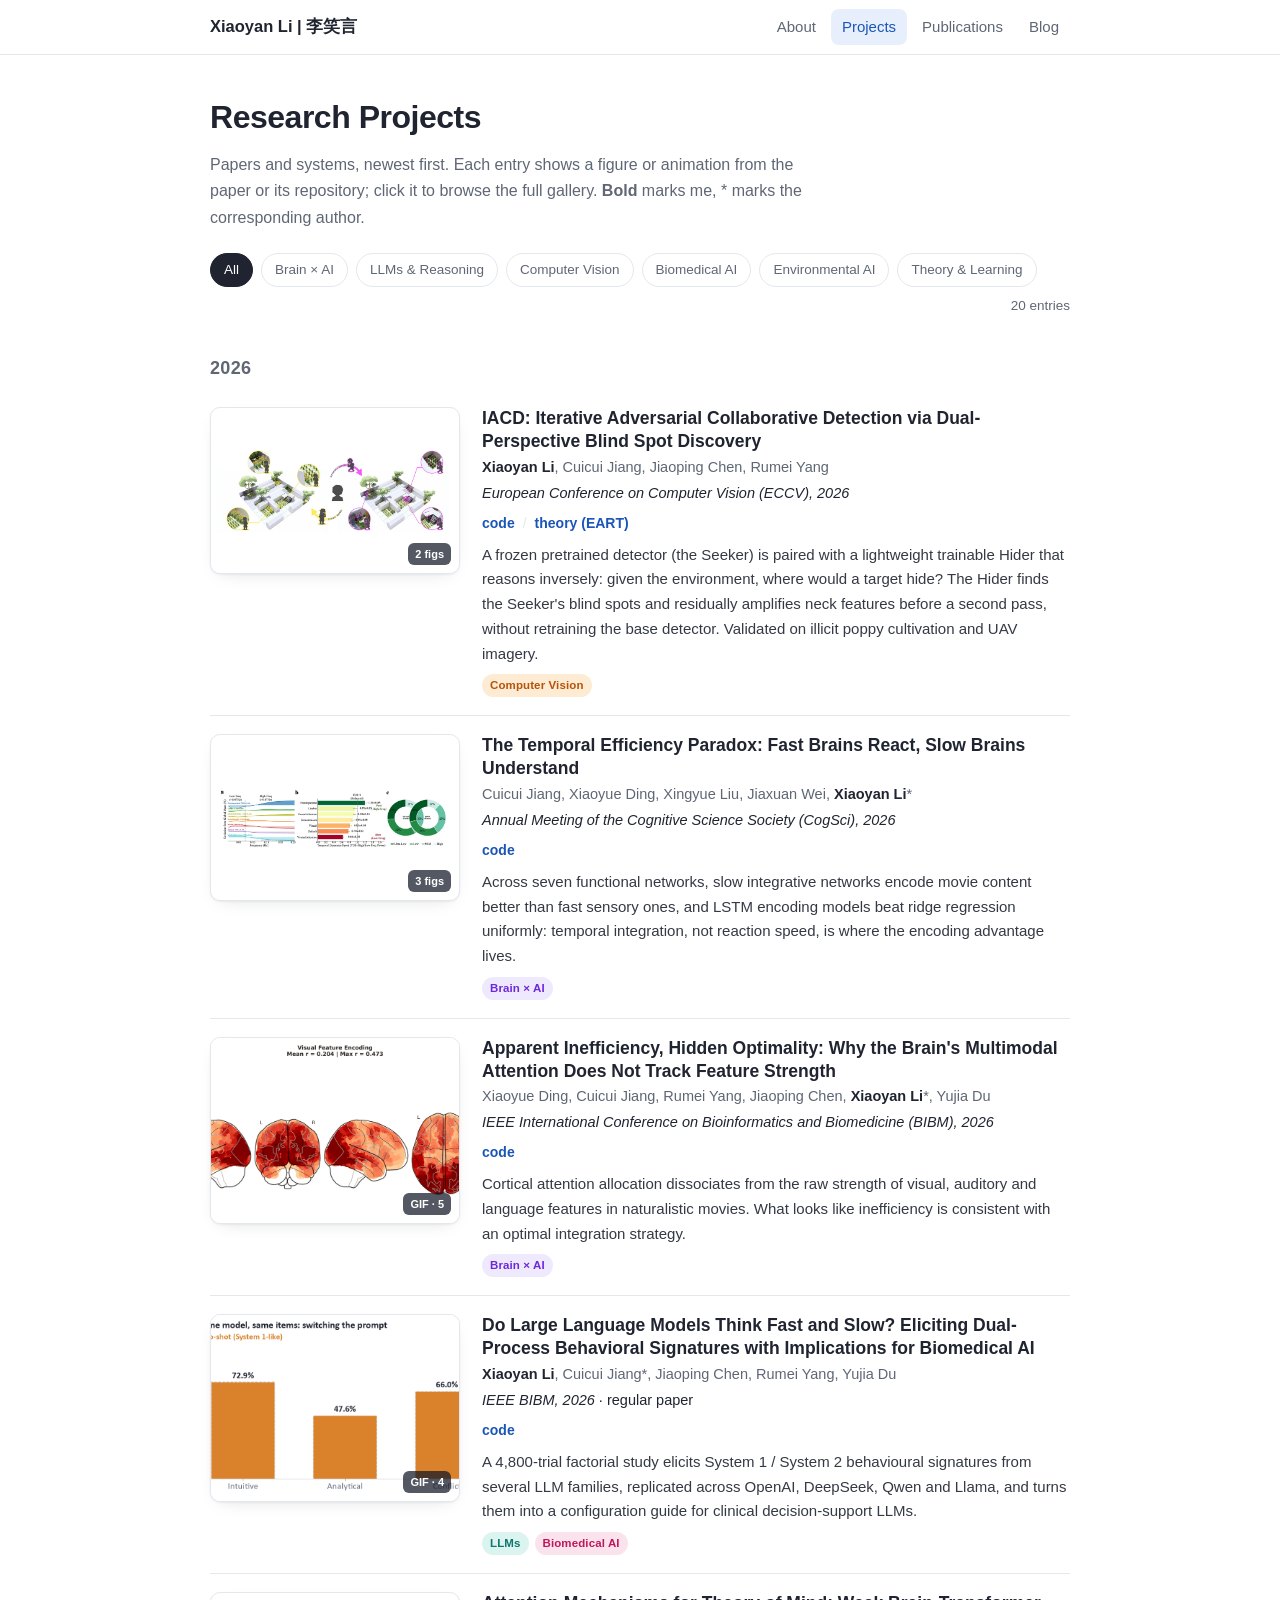
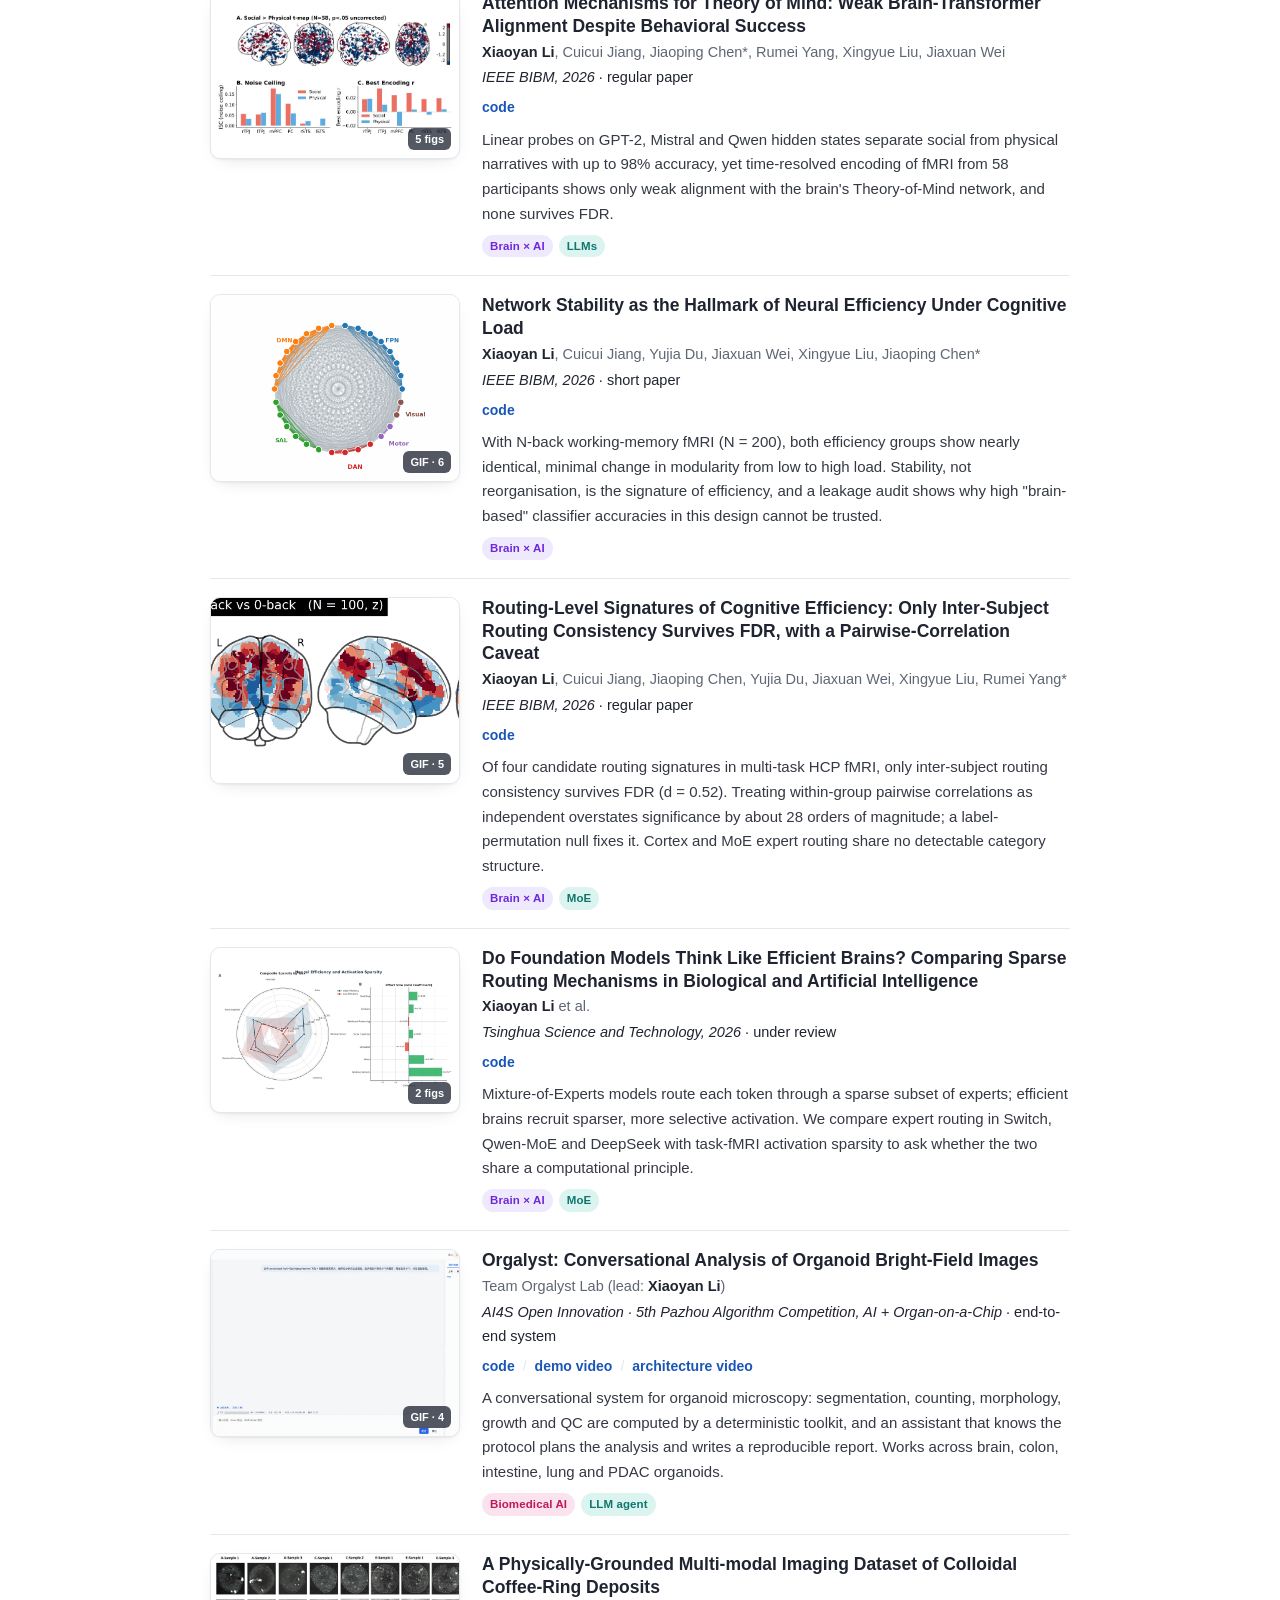
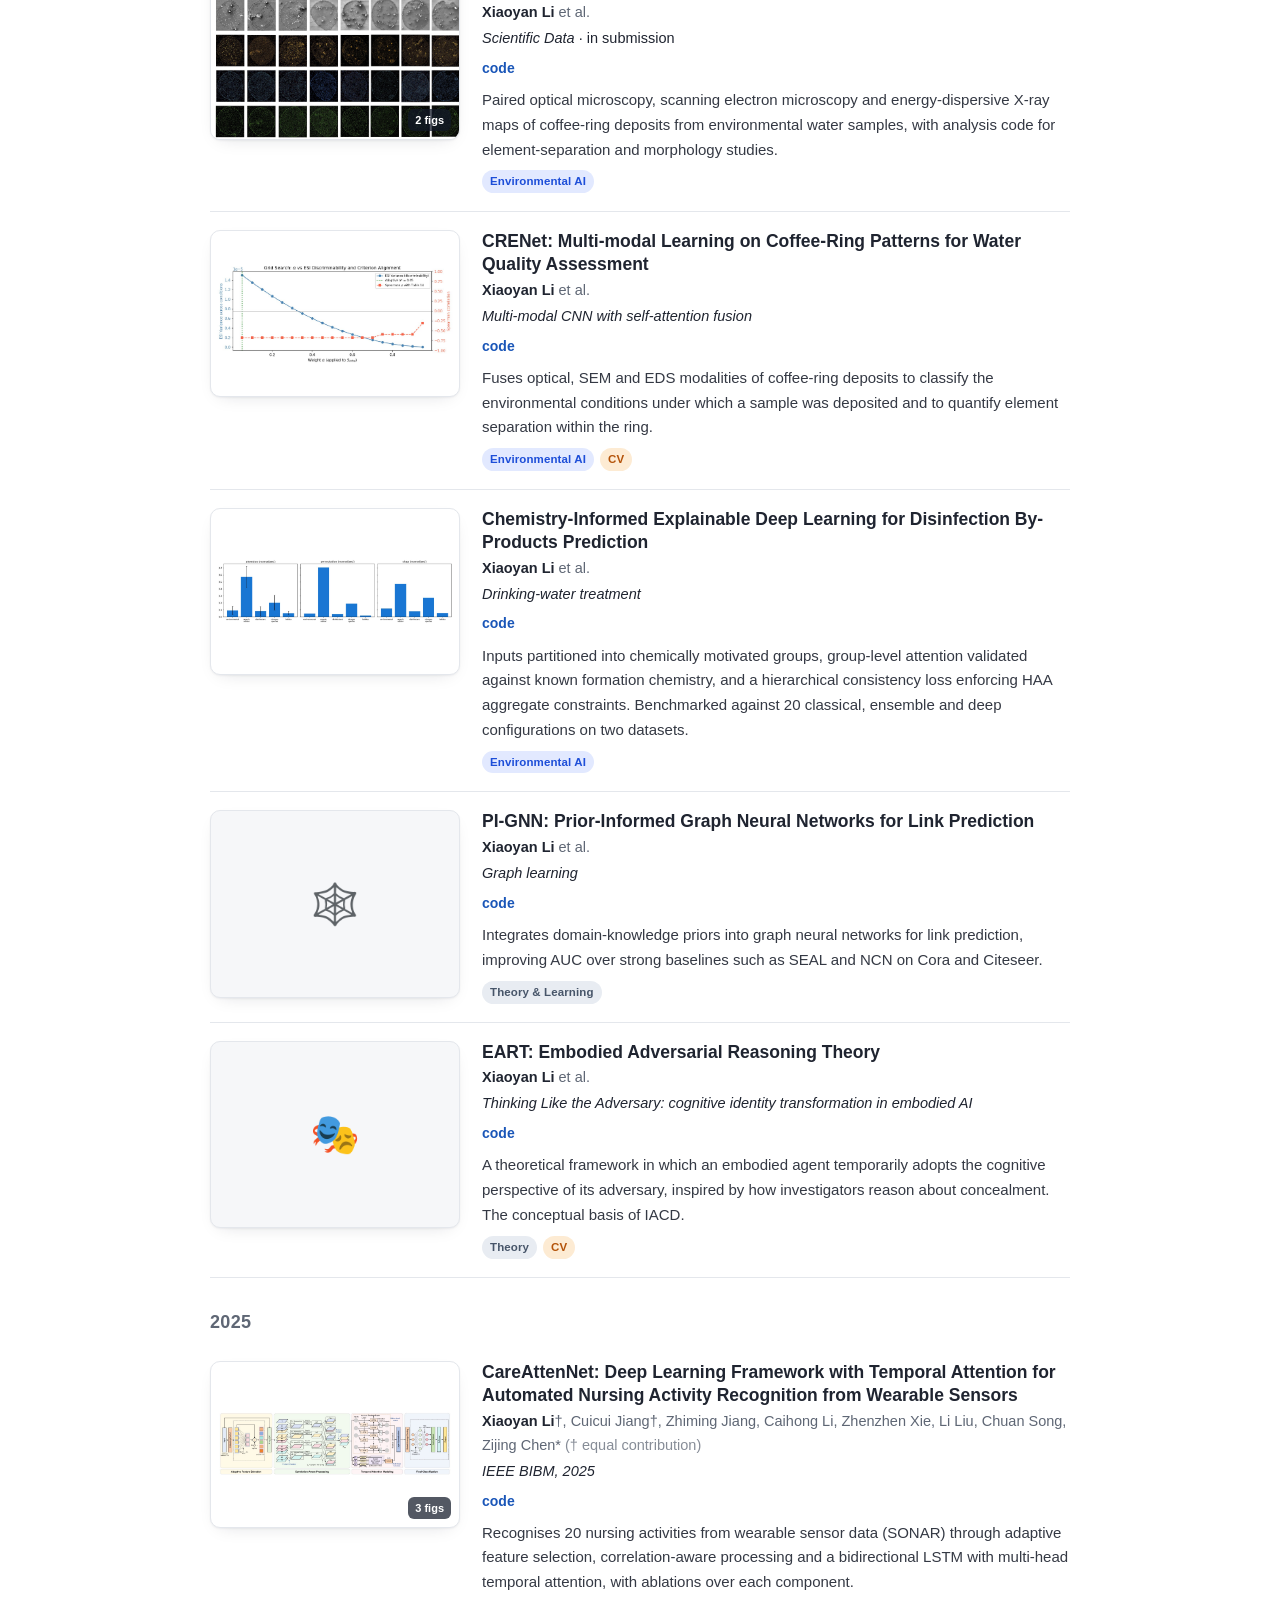
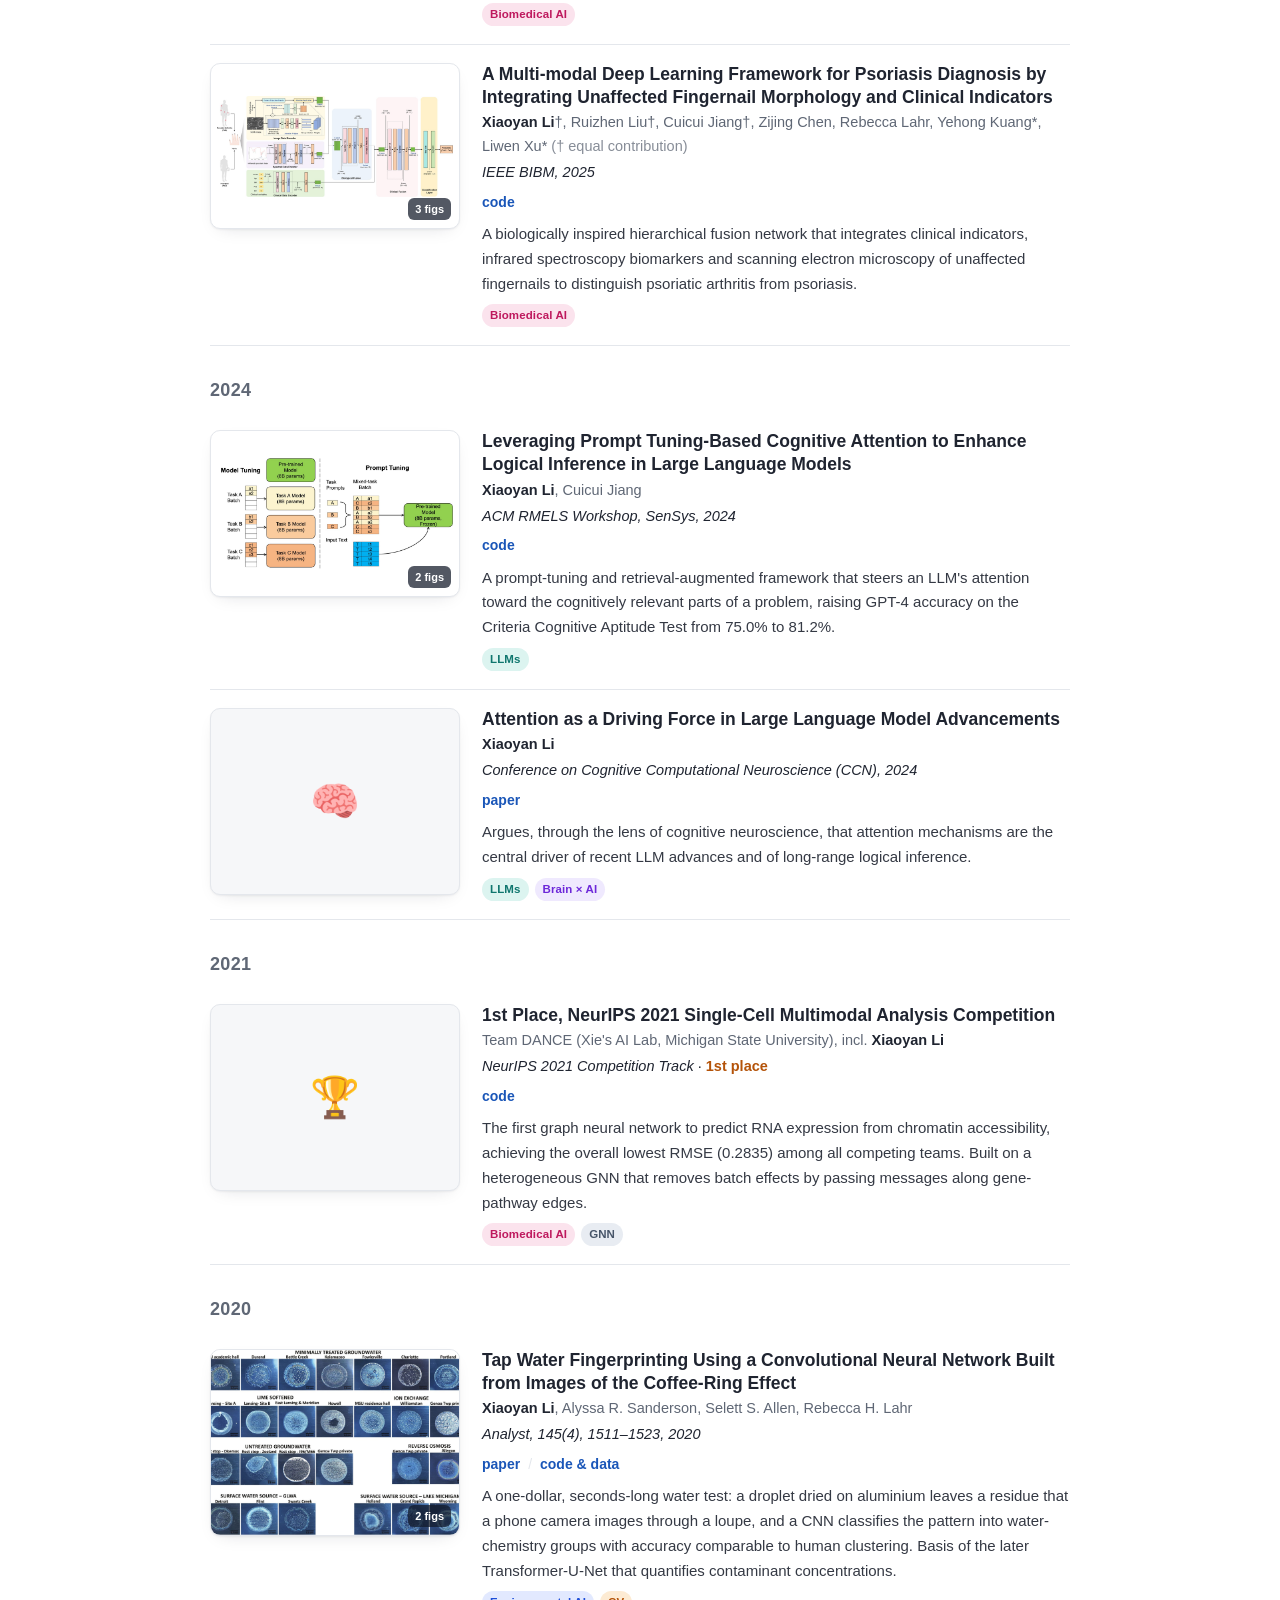
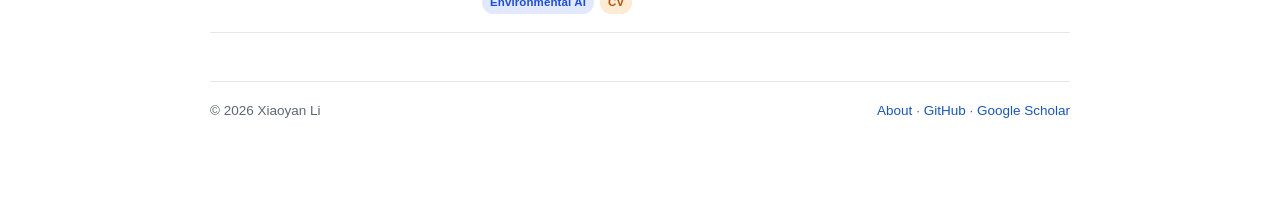
==== commit c631b27a: "Redesign site: new homepage (bio, school logos, square photo, compact publications) and Barron-style" ====
--- a/projects.html
+++ b/projects.html
@@ -3,181 +3,31 @@
 <head>
 <meta charset="utf-8">
 <meta name="viewport" content="width=device-width, initial-scale=1">
-<title>Research Projects - Xiaoyan Li 李笑言</title>
-<meta name="description" content="Research projects of Xiaoyan Li: computational neuroscience meets machine learning, large language models, computer vision, biomedical and environmental AI.">
-<link rel="icon" href="./images/image.jpg">
-<style>
-  :root {
-    --bg: #f7f8fa;
-    --surface: #ffffff;
-    --surface-2: #eef1f5;
-    --text: #1d2433;
-    --muted: #5b6474;
-    --line: #dde2ea;
-    --accent: #2457a6;
-    --accent-soft: #e4ecf9;
-    --chip-brain: #7c3aed; --chip-brain-bg: #efe7fd;
-    --chip-llm: #0f766e;   --chip-llm-bg: #dff5f1;
-    --chip-cv: #b45309;    --chip-cv-bg: #fdecd4;
-    --chip-bio: #be185d;   --chip-bio-bg: #fbe1ec;
-    --chip-env: #1d4ed8;   --chip-env-bg: #e0e9ff;
-    --chip-theory: #475569;--chip-theory-bg: #e6eaf0;
-    --shadow: 0 1px 2px rgba(16,24,40,.06), 0 8px 24px -12px rgba(16,24,40,.18);
-    --radius: 14px;
-  }
-  @media (prefers-color-scheme: dark) {
-    :root:not([data-theme="light"]) {
-      --bg: #0f1420; --surface: #171d2b; --surface-2: #1f2737; --text: #e7ebf3; --muted: #9aa4b8;
-      --line: #2b3447; --accent: #8ab4ff; --accent-soft: #1c2a47;
-      --chip-brain: #c4b5fd; --chip-brain-bg: #2b2250;
-      --chip-llm: #7dd3c8;   --chip-llm-bg: #10332f;
-      --chip-cv: #fdba74;    --chip-cv-bg: #3a2a14;
-      --chip-bio: #f9a8d4;   --chip-bio-bg: #3d1a2c;
-      --chip-env: #a5b4fc;   --chip-env-bg: #1c2550;
-      --chip-theory: #cbd5e1;--chip-theory-bg: #2a3242;
-      --shadow: 0 1px 2px rgba(0,0,0,.4), 0 12px 32px -14px rgba(0,0,0,.6);
-    }
-  }
-  :root[data-theme="dark"] {
-    --bg: #0f1420; --surface: #171d2b; --surface-2: #1f2737; --text: #e7ebf3; --muted: #9aa4b8;
-    --line: #2b3447; --accent: #8ab4ff; --accent-soft: #1c2a47;
-    --chip-brain: #c4b5fd; --chip-brain-bg: #2b2250;
-    --chip-llm: #7dd3c8;   --chip-llm-bg: #10332f;
-    --chip-cv: #fdba74;    --chip-cv-bg: #3a2a14;
-    --chip-bio: #f9a8d4;   --chip-bio-bg: #3d1a2c;
-    --chip-env: #a5b4fc;   --chip-env-bg: #1c2550;
-    --chip-theory: #cbd5e1;--chip-theory-bg: #2a3242;
-    --shadow: 0 1px 2px rgba(0,0,0,.4), 0 12px 32px -14px rgba(0,0,0,.6);
-  }
-
-  * { box-sizing: border-box; }
-  html { scroll-behavior: smooth; }
-  body {
-    margin: 0; background: var(--bg); color: var(--text);
-    font-family: ui-sans-serif, -apple-system, "Segoe UI", Roboto, "Helvetica Neue", "PingFang SC", "Microsoft YaHei", sans-serif;
-    font-size: 16px; line-height: 1.6; -webkit-font-smoothing: antialiased;
-    font-variant-numeric: tabular-nums;
-  }
-  a { color: var(--accent); text-decoration: none; }
-  a:hover { text-decoration: underline; }
-
-  .masthead {
-    position: sticky; top: 0; z-index: 20; background: color-mix(in srgb, var(--surface) 88%, transparent);
-    backdrop-filter: saturate(160%) blur(10px); -webkit-backdrop-filter: saturate(160%) blur(10px);
-    border-bottom: 1px solid var(--line);
-  }
-  .masthead__inner { max-width: 1120px; margin: 0 auto; padding: 0 16px; display: flex; align-items: center; justify-content: space-between; height: 56px; }
-  .brand { font-weight: 700; font-size: 17px; color: var(--text); letter-spacing: .01em; }
-  .brand:hover { text-decoration: none; color: var(--accent); }
-  .nav { display: flex; gap: 6px; }
-  .nav a { padding: 6px 12px; border-radius: 8px; color: var(--muted); font-weight: 500; font-size: 15px; }
-  .nav a:hover { background: var(--surface-2); text-decoration: none; color: var(--text); }
-  .nav a[aria-current="page"] { color: var(--accent); background: var(--accent-soft); }
-
-  .wrap { max-width: 1120px; margin: 0 auto; padding: 0 16px 64px; }
-
-  .hero { padding: 44px 0 20px; }
-  .hero h1 { font-size: clamp(26px, 4vw, 36px); line-height: 1.2; margin: 0 0 10px; letter-spacing: -.01em; }
-  .hero p { margin: 0; color: var(--muted); max-width: 72ch; font-size: 17px; }
-
-  .filters { display: flex; flex-wrap: wrap; gap: 8px; padding: 18px 0 26px; position: sticky; top: 56px; z-index: 10; background: var(--bg); }
-  .filters button {
-    border: 1px solid var(--line); background: var(--surface); color: var(--muted); border-radius: 999px;
-    padding: 6px 14px; font: inherit; font-size: 14px; font-weight: 500; cursor: pointer; transition: all .15s;
-  }
-  .filters button:hover { border-color: var(--accent); color: var(--text); }
-  .filters button.active { background: var(--text); color: var(--bg); border-color: var(--text); }
-  .filters .count { color: var(--muted); font-size: 14px; align-self: center; margin-left: auto; }
-
-  .grid { display: grid; grid-template-columns: repeat(auto-fill, minmax(330px, 1fr)); gap: 22px; }
-  @media (max-width: 420px) { .grid { grid-template-columns: 1fr; } }
-
-  .card {
-    background: var(--surface); border: 1px solid var(--line); border-radius: var(--radius); overflow: hidden;
-    box-shadow: var(--shadow); display: flex; flex-direction: column; transition: transform .18s ease, box-shadow .18s ease;
-  }
-  .card:hover { transform: translateY(-3px); box-shadow: 0 2px 4px rgba(16,24,40,.06), 0 18px 40px -16px rgba(16,24,40,.28); }
-  .card.hidden { display: none; }
-  .card.featured { grid-column: span 2; }
-  @media (max-width: 740px) { .card.featured { grid-column: span 1; } }
-
-  .media {
-    position: relative; aspect-ratio: 16 / 9; background: var(--surface-2); overflow: hidden; cursor: zoom-in; border-bottom: 1px solid var(--line);
-  }
-  .card.featured .media { aspect-ratio: 21 / 9; }
-  .media img, .media video { width: 100%; height: 100%; object-fit: cover; object-position: center; display: block; }
-  .media.contain img { object-fit: contain; background: #fff; padding: 8px; }
-  .media .tag {
-    position: absolute; left: 10px; top: 10px; font-size: 11px; font-weight: 700; letter-spacing: .06em; text-transform: uppercase;
-    background: rgba(17,24,39,.72); color: #fff; padding: 3px 8px; border-radius: 6px; backdrop-filter: blur(4px);
-  }
-  .media .zoom {
-    position: absolute; right: 10px; bottom: 10px; width: 30px; height: 30px; border-radius: 8px; display: grid; place-items: center;
-    background: rgba(17,24,39,.6); color: #fff; opacity: 0; transition: opacity .15s;
-  }
-  .media:hover .zoom { opacity: 1; }
-  .media.placeholder { display: grid; place-items: center; cursor: default; }
-  .media.placeholder .glyph { font-size: 44px; opacity: .55; }
-
-  .body { padding: 16px 18px 18px; display: flex; flex-direction: column; gap: 8px; flex: 1; }
-  .meta { display: flex; align-items: center; gap: 8px; flex-wrap: wrap; font-size: 13px; color: var(--muted); }
-  .chip { font-size: 12px; font-weight: 600; padding: 2px 9px; border-radius: 999px; letter-spacing: .01em; }
-  .chip.brain { color: var(--chip-brain); background: var(--chip-brain-bg); }
-  .chip.llm { color: var(--chip-llm); background: var(--chip-llm-bg); }
-  .chip.cv { color: var(--chip-cv); background: var(--chip-cv-bg); }
-  .chip.bio { color: var(--chip-bio); background: var(--chip-bio-bg); }
-  .chip.env { color: var(--chip-env); background: var(--chip-env-bg); }
-  .chip.theory { color: var(--chip-theory); background: var(--chip-theory-bg); }
-  .year { font-weight: 600; }
-  h3 { margin: 0; font-size: 18px; line-height: 1.3; letter-spacing: -.005em; }
-  .venue { margin: 0; font-size: 13.5px; color: var(--muted); font-weight: 500; }
-  .venue strong { color: var(--text); font-weight: 600; }
-  .desc { margin: 2px 0 0; font-size: 14.5px; color: var(--text); opacity: .92; }
-  .links { display: flex; flex-wrap: wrap; gap: 8px; margin-top: auto; padding-top: 10px; }
-  .links a {
-    font-size: 13px; font-weight: 600; padding: 5px 11px; border-radius: 8px; border: 1px solid var(--line); color: var(--text); background: var(--surface);
-  }
-  .links a:hover { border-color: var(--accent); color: var(--accent); text-decoration: none; }
-  .links a.primary { background: var(--accent); border-color: var(--accent); color: #fff; }
-  .links a.primary:hover { filter: brightness(1.08); color: #fff; }
-
-  .section-title { margin: 44px 0 14px; font-size: 20px; display: flex; align-items: center; gap: 10px; }
-  .section-title small { color: var(--muted); font-weight: 500; font-size: 14px; }
-
-  /* lightbox */
-  .lb { position: fixed; inset: 0; background: rgba(8,11,18,.9); display: none; z-index: 50; align-items: center; justify-content: center; padding: 24px; }
-  .lb.open { display: flex; }
-  .lb figure { margin: 0; max-width: min(1200px, 96vw); width: 100%; display: flex; flex-direction: column; gap: 10px; }
-  .lb img, .lb video { width: 100%; max-height: 78vh; object-fit: contain; border-radius: 10px; background: #fff; }
-  .lb figcaption { color: #cfd6e4; font-size: 14px; text-align: center; }
-  .lb .strip { display: flex; gap: 8px; justify-content: center; flex-wrap: wrap; }
-  .lb .strip button { border: 2px solid transparent; border-radius: 8px; padding: 0; background: none; cursor: pointer; overflow: hidden; width: 96px; height: 60px; }
-  .lb .strip button img { width: 100%; height: 100%; object-fit: cover; border-radius: 6px; max-height: none; }
-  .lb .strip button.active { border-color: #8ab4ff; }
-  .lb .close { position: absolute; top: 14px; right: 16px; background: rgba(255,255,255,.12); color: #fff; border: 0; width: 40px; height: 40px; border-radius: 50%; font-size: 22px; cursor: pointer; }
-
-  .footer { margin-top: 56px; border-top: 1px solid var(--line); padding: 20px 0; color: var(--muted); font-size: 13.5px; display: flex; justify-content: space-between; flex-wrap: wrap; gap: 8px; }
-</style>
+<title>Projects - Xiaoyan Li 李笑言</title>
+<meta name="description" content="Research projects and publications of Xiaoyan Li with figures, animations and code: computational neuroscience meets machine learning, LLM reasoning, computer vision, biomedical and environmental AI.">
+<link rel="icon" href="./images/profile.jpg">
+<link rel="stylesheet" href="./site.css">
 </head>
 <body>
-<header class="masthead">
-  <div class="masthead__inner">
+<header class="topnav">
+  <div class="inner">
     <a class="brand" href="./">Xiaoyan Li | 李笑言</a>
-    <nav class="nav">
+    <nav>
       <a href="./">About</a>
       <a href="./projects.html" aria-current="page">Projects</a>
       <a href="./#publications">Publications</a>
+      <a href="https://github.com/xiaoyanLi629/blogs">Blog</a>
     </nav>
   </div>
 </header>
 
 <main class="wrap">
-  <section class="hero">
+  <section class="intro">
     <h1>Research Projects</h1>
-    <p>Selected projects from my work at the intersection of computational neuroscience and machine learning, large language models, computer vision, and AI for biomedicine and the environment. Click any figure or animation to view it in full size.</p>
+    <p>Papers and systems, newest first. Each entry shows a figure or animation from the paper or its repository; click it to browse the full gallery. <b>Bold</b> marks me, * marks the corresponding author.</p>
   </section>
 
-  <div class="filters" id="filters" role="tablist" aria-label="Filter projects by area">
+  <div class="filters" id="filters" aria-label="Filter by area">
     <button class="active" data-filter="all">All</button>
     <button data-filter="brain">Brain × AI</button>
     <button data-filter="llm">LLMs &amp; Reasoning</button>
@@ -188,292 +38,311 @@
     <span class="count" id="count"></span>
   </div>
 
-  <section class="grid" id="grid">
-
-    <!-- IACD -->
-    <article class="card featured" data-cat="cv">
-      <div class="media" data-caption="IACD: a frozen Seeker detector and a trainable Hider that reasons from the adversary's perspective to find concealed targets" data-gallery="./projects/assets/iacd_overview.jpg">
-        <img src="./projects/assets/iacd_overview.jpg" alt="IACD framework overview: primary identity versus adversary identity in a garden scene" loading="lazy">
-        <span class="tag">ECCV 2026</span><span class="zoom">&#x26F6;</span>
-      </div>
-      <div class="body">
-        <div class="meta"><span class="chip cv">Computer Vision</span><span class="year">2026</span></div>
-        <h3>IACD: Iterative Adversarial Collaborative Detection</h3>
-        <p class="venue"><strong>European Conference on Computer Vision (ECCV)</strong> · Li, Jiang, Chen, Yang</p>
-        <p class="desc">A dual-perspective detection framework that pairs a frozen pretrained detector (the Seeker) with a lightweight trainable module (the Hider) that reasons inversely: given the environment, where would a target hide? The Hider identifies the Seeker's blind spots and residually amplifies neck features before a second detection pass, with no retraining of the base detector. Validated on illicit poppy cultivation and UAV imagery.</p>
-        <div class="links"><a class="primary" href="https://github.com/xiaoyanLi629/IACD">Code</a></div>
-      </div>
-    </article>
-
-    <!-- Temporal Efficiency Paradox -->
-    <article class="card" data-cat="brain">
-      <div class="media" data-caption="Temporal dynamics of brain networks during naturalistic movie watching" data-gallery="./projects/assets/tep_spectrum.jpg|./projects/assets/tep_multiscale.jpg">
-        <img src="./projects/assets/tep_spectrum.jpg" alt="Network-specific spectral signatures and processing speed by network" loading="lazy">
-        <span class="tag">CogSci 2026</span><span class="zoom">&#x26F6;</span>
-      </div>
-      <div class="body">
-        <div class="meta"><span class="chip brain">Brain × AI</span><span class="year">2026</span></div>
-        <h3>The Temporal Efficiency Paradox: Fast Brains React, Slow Brains Understand</h3>
-        <p class="venue"><strong>CogSci 2026</strong> · corresponding author</p>
-        <p class="desc">An fMRI study of the cortical temporal hierarchy on about 65 hours of naturalistic movie data across seven functional networks. Slow, integrative networks encode content better than fast sensory ones, and sequence models (LSTM) outperform ridge regression uniformly across networks, showing that temporal integration is where the encoding advantage lives.</p>
-        <div class="links"><a class="primary" href="https://github.com/xiaoyanLi629/temporal-efficiency-paradox">Code</a></div>
-      </div>
-    </article>
-
-    <!-- B321 -->
-    <article class="card" data-cat="brain">
-      <div class="media" data-caption="Encoding strength of visual, audio and language features across 1,000 cortical parcels, followed by the Modality Specificity Index" data-gallery="./projects/assets/b321_brain_encoding.gif|./projects/assets/b321_dissociation.gif">
-        <img src="./projects/assets/b321_brain_encoding.gif" alt="Animated cortical encoding maps for visual, audio and language features" loading="lazy">
-        <span class="tag">IEEE BIBM 2026</span><span class="zoom">&#x26F6;</span>
-      </div>
-      <div class="body">
-        <div class="meta"><span class="chip brain">Brain × AI</span><span class="year">2026</span></div>
-        <h3>Apparent Inefficiency, Hidden Optimality</h3>
-        <p class="venue"><strong>IEEE BIBM 2026</strong> · corresponding author</p>
-        <p class="desc">Why does the brain's multimodal attention not track feature strength? Using encoding models over visual, auditory and language features from naturalistic movies, we show that cortical attention allocation dissociates from raw feature strength, and that this apparent inefficiency is consistent with an optimal integration strategy.</p>
-        <div class="links"><a class="primary" href="https://github.com/xiaoyanLi629/encoding-attention-dissociation">Code</a></div>
-      </div>
-    </article>
-
-    <!-- B322 -->
-    <article class="card" data-cat="llm">
-      <div class="media" data-caption="Interaction between task type and prompting condition across model families (4,800-trial factorial design)" data-gallery="./projects/assets/b322_interaction.gif|./projects/assets/b322_banner.jpg">
-        <img src="./projects/assets/b322_interaction.gif" alt="Animated interaction plot of dual-process behavioral signatures in LLMs" loading="lazy">
-        <span class="tag">IEEE BIBM 2026</span><span class="zoom">&#x26F6;</span>
-      </div>
-      <div class="body">
-        <div class="meta"><span class="chip llm">LLMs &amp; Reasoning</span><span class="year">2026</span></div>
-        <h3>Do Large Language Models Think Fast and Slow?</h3>
-        <p class="venue"><strong>IEEE BIBM 2026</strong> · regular paper</p>
-        <p class="desc">A 4,800-trial factorial study eliciting dual-process (System 1 / System 2) behavioral signatures from several LLM families, with a clinical reading of what fast versus slow responding implies for biomedical question answering and hedging behaviour.</p>
-        <div class="links"><a class="primary" href="https://github.com/xiaoyanLi629/dual-process-llm">Code</a></div>
-      </div>
-    </article>
-
-    <!-- B323 -->
-    <article class="card" data-cat="brain llm">
-      <div class="media contain" data-caption="Best time-resolved encoding correlation between each transformer's hidden states and BOLD in six Theory-of-Mind regions (N = 58)" data-gallery="./projects/assets/b323_heatmap.jpg|./projects/assets/b323_attention.jpg">
-        <img src="./projects/assets/b323_heatmap.jpg" alt="Encoding heatmap per model and Theory-of-Mind ROI for social and physical narratives" loading="lazy">
-        <span class="tag">IEEE BIBM 2026</span><span class="zoom">&#x26F6;</span>
-      </div>
-      <div class="body">
-        <div class="meta"><span class="chip brain">Brain × AI</span><span class="chip llm">LLMs</span><span class="year">2026</span></div>
-        <h3>Attention Mechanisms for Theory of Mind</h3>
-        <p class="venue"><strong>IEEE BIBM 2026</strong> · regular paper</p>
-        <p class="desc">Transformers pass Theory-of-Mind behavioural tests, but do their internal representations align with the brain's ToM network? Comparing hidden states of GPT-2, Mistral and Qwen models with fMRI from 58 participants reading social versus physical narratives, we find only weak brain-transformer alignment despite behavioural success.</p>
-        <div class="links"><a class="primary" href="https://github.com/xiaoyanLi629/attention-tom-brain-transformer">Code</a></div>
-      </div>
-    </article>
-
-    <!-- B324 -->
-    <article class="card" data-cat="brain">
-      <div class="media" data-caption="Network-level sweep: efficient brains bring a stable, well-organized network to the task rather than reorganizing under load" data-gallery="./projects/assets/b324_network_sweep.gif|./projects/assets/b324_threshold_sweep.gif">
-        <img src="./projects/assets/b324_network_sweep.gif" alt="Animated network sweep of stability under cognitive load" loading="lazy">
-        <span class="tag">IEEE BIBM 2026</span><span class="zoom">&#x26F6;</span>
-      </div>
-      <div class="body">
-        <div class="meta"><span class="chip brain">Brain × AI</span><span class="year">2026</span></div>
-        <h3>Network Stability as the Hallmark of Neural Efficiency Under Cognitive Load</h3>
-        <p class="venue"><strong>IEEE BIBM 2026</strong> · short paper</p>
-        <p class="desc">Do neurally efficient people reorganize their brain networks when a task gets harder, or do they bring a better-organized network in the first place? Using N-back working-memory fMRI, we find that stability, not reorganization, is the signature of efficiency, and audit the result against leakage and threshold choices.</p>
-        <div class="links"><a class="primary" href="https://github.com/xiaoyanLi629/neural-efficiency-cognitive-load">Code</a></div>
-      </div>
-    </article>
-
-    <!-- B325 -->
-    <article class="card" data-cat="brain">
-      <div class="media" data-caption="Task activation maps across HCP tasks, and the permutation null versus the naive pairwise null" data-gallery="./projects/assets/b325_task_brains.gif|./projects/assets/b325_naive_vs_honest.gif">
-        <img src="./projects/assets/b325_task_brains.gif" alt="Animated task activation maps on the cortical surface" loading="lazy">
-        <span class="tag">IEEE BIBM 2026</span><span class="zoom">&#x26F6;</span>
-      </div>
-      <div class="body">
-        <div class="meta"><span class="chip brain">Brain × AI</span><span class="year">2026</span></div>
-        <h3>Routing-Level Signatures of Cognitive Efficiency</h3>
-        <p class="venue"><strong>IEEE BIBM 2026</strong> · regular paper</p>
-        <p class="desc">Multi-task HCP fMRI tested for routing-level signatures of cognitive efficiency. Only inter-subject routing consistency survives FDR correction, and a methodological caveat is made explicit: treating within-group pairwise correlations as independent inflates significance by many orders of magnitude, which a label-permutation null corrects.</p>
-        <div class="links"><a class="primary" href="https://github.com/xiaoyanLi629/routing-signatures-efficiency">Code</a></div>
-      </div>
-    </article>
-
-    <!-- MoE sparse routing -->
-    <article class="card" data-cat="brain llm">
-      <div class="media contain" data-caption="Composite sparsity by task domain for high- versus low-efficiency groups, and effect sizes" data-gallery="./projects/assets/moe_radar.jpg|./projects/assets/moe_glass_brain.jpg">
-        <img src="./projects/assets/moe_radar.jpg" alt="Radar plot of neural sparsity across task domains" loading="lazy">
-        <span class="tag">Under review</span><span class="zoom">&#x26F6;</span>
-      </div>
-      <div class="body">
-        <div class="meta"><span class="chip brain">Brain × AI</span><span class="chip llm">LLMs</span><span class="year">2026</span></div>
-        <h3>Do Foundation Models Think Like Efficient Brains?</h3>
-        <p class="venue"><strong>Tsinghua Science and Technology</strong> · under review</p>
-        <p class="desc">Mixture-of-Experts models route each input through a sparse subset of experts; efficient brains recruit sparser, more selective activation. This project compares sparse routing in Switch, Qwen and DeepSeek MoE models with task-fMRI activation sparsity to ask whether the two kinds of intelligence share a computational principle.</p>
-        <div class="links"><a class="primary" href="https://github.com/xiaoyanLi629/brain-moe-sparse-routing">Code</a></div>
-      </div>
-    </article>
-
-    <!-- Orgalyst -->
-    <article class="card featured" data-cat="bio llm">
-      <div class="media" data-caption="Orgalyst: one sentence in, a reproducible organoid analysis report out" data-gallery="./projects/assets/orgalyst_demo.gif|./projects/assets/orgalyst_architecture.gif|./projects/assets/orgalyst_gallery.jpg">
-        <img src="./projects/assets/orgalyst_demo.gif" alt="Animated session of the Orgalyst web interface analysing organoid images" loading="lazy">
-        <span class="tag">AI4S Competition</span><span class="zoom">&#x26F6;</span>
-      </div>
-      <div class="body">
-        <div class="meta"><span class="chip bio">Biomedical AI</span><span class="chip llm">LLM Agent</span><span class="year">2026</span></div>
-        <h3>Orgalyst: Conversational Analysis of Organoid Bright-Field Images</h3>
-        <p class="venue"><strong>AI4S Open Innovation · 5th Pazhou Algorithm Competition</strong> · AI + Organ-on-a-Chip, end-to-end system</p>
-        <p class="desc">A conversational analysis system for organoid bright-field microscopy. Every number is computed by a deterministic toolkit (segmentation, counting, morphology, growth and QC), and an assistant that knows the protocol plans the analysis, calls the tools and writes a reproducible report. Works across brain, colon, intestine, lung and PDAC organoids.</p>
-        <div class="links">
-          <a class="primary" href="https://github.com/xiaoyanLi629/orgalyst">Code</a>
-          <a href="https://huggingface.co/XiaoyanLi/orgalyst-weights/resolve/main/demo/orgalyst_demo_en.mp4">Demo video</a>
-          <a href="https://huggingface.co/XiaoyanLi/orgalyst-weights/resolve/main/demo/orgalyst_architecture_en.mp4">Architecture walkthrough</a>
-        </div>
-      </div>
-    </article>
-
-    <!-- CareAttenNet -->
-    <article class="card" data-cat="bio">
-      <div class="media contain" data-caption="Correlation structure among 20 nursing activities in the SONAR wearable-sensor dataset" data-gallery="./projects/assets/careattennet_chord.jpg">
-        <img src="./projects/assets/careattennet_chord.jpg" alt="Chord diagram of nursing activity correlations" loading="lazy">
-        <span class="tag">IEEE BIBM 2025</span><span class="zoom">&#x26F6;</span>
-      </div>
-      <div class="body">
-        <div class="meta"><span class="chip bio">Biomedical AI</span><span class="year">2025</span></div>
-        <h3>CareAttenNet: Temporal Attention for Nursing Activity Recognition</h3>
-        <p class="venue"><strong>IEEE BIBM 2025</strong></p>
-        <p class="desc">A deep learning framework with temporal attention for automated recognition of 20 nursing activities from wearable sensor data (SONAR dataset), with a systematic ablation over correlation-aware convolution, attention LSTM and feature-selective components.</p>
-        <div class="links"><a class="primary" href="https://github.com/xiaoyanLi629/CareAttenNet-Deep-Learning-Framework-with-Temporal-Attention-for-Nursing-Activity-Recognition">Code</a></div>
-      </div>
-    </article>
-
-    <!-- Psoriasis -->
-    <article class="card" data-cat="bio">
-      <div class="media contain" data-caption="Hierarchical multimodal fusion network integrating clinical, spectral and SEM image data" data-gallery="./projects/assets/psoriasis_arch.jpg">
-        <img src="./projects/assets/psoriasis_arch.jpg" alt="Architecture diagram of the hierarchical multimodal fusion network" loading="lazy">
-        <span class="tag">IEEE BIBM 2025</span><span class="zoom">&#x26F6;</span>
-      </div>
-      <div class="body">
-        <div class="meta"><span class="chip bio">Biomedical AI</span><span class="year">2025</span></div>
-        <h3>Multi-modal Deep Learning for Psoriasis Diagnosis</h3>
-        <p class="venue"><strong>IEEE BIBM 2025</strong></p>
-        <p class="desc">A biologically inspired hierarchical fusion architecture that integrates clinical indicators, infrared spectroscopy biomarkers and scanning electron microscopy of unaffected fingernails to distinguish psoriatic arthritis from psoriasis.</p>
-        <div class="links"><a class="primary" href="https://github.com/xiaoyanLi629/A-Multi-modal-Deep-Learning-Framework-for-Psoriasis-Diagnosis">Code</a></div>
-      </div>
-    </article>
-
-    <!-- Prompt tuning / RMELS -->
-    <article class="card" data-cat="llm">
-      <div class="media contain" data-caption="Prompt tuning versus model tuning, and example cognitive-aptitude items" data-gallery="./projects/assets/rmels_prompt_tuning.jpg|./projects/assets/rmels_examples.jpg">
-        <img src="./projects/assets/rmels_prompt_tuning.jpg" alt="Diagram comparing model tuning and prompt tuning" loading="lazy">
-        <span class="tag">SenSys 2024 Workshop</span><span class="zoom">&#x26F6;</span>
-      </div>
-      <div class="body">
-        <div class="meta"><span class="chip llm">LLMs &amp; Reasoning</span><span class="year">2024</span></div>
-        <h3>Prompt Tuning-Based Cognitive Attention for Logical Inference in LLMs</h3>
-        <p class="venue"><strong>ACM RMELS Workshop, SenSys 2024</strong> · Li, Jiang</p>
-        <p class="desc">A prompt-tuning and retrieval-augmented framework that steers an LLM's attention toward the cognitively relevant parts of a problem, raising GPT-4 accuracy on the Criteria Cognitive Aptitude Test from 75.0% to 81.2% and showing that attention is critical for long-chain logical inference.</p>
-        <div class="links"><a class="primary" href="https://github.com/xiaoyanLi629/RMELS2024">Code</a></div>
-      </div>
-    </article>
-
-    <!-- Coffee-ring dataset -->
-    <article class="card" data-cat="env">
-      <div class="media" data-caption="Optical, SEM and EDS imaging of the same colloidal coffee-ring deposits from environmental water samples" data-gallery="./projects/assets/crdataset_overview.jpg|./projects/assets/crdataset_analysis.jpg">
-        <img src="./projects/assets/crdataset_overview.jpg" alt="Grid of optical, SEM and EDS images of coffee-ring deposits" loading="lazy">
-        <span class="tag">Dataset</span><span class="zoom">&#x26F6;</span>
-      </div>
-      <div class="body">
-        <div class="meta"><span class="chip env">Environmental AI</span><span class="year">2026</span></div>
-        <h3>A Physically-Grounded Multi-modal Imaging Dataset of Coffee-Ring Deposits</h3>
-        <p class="venue"><strong>Scientific Data</strong> · in submission</p>
-        <p class="desc">A multi-modal dataset pairing optical microscopy, scanning electron microscopy and energy-dispersive X-ray mapping of colloidal coffee-ring deposits from environmental water samples, with analysis code for element-separation and morphology studies.</p>
-        <div class="links"><a class="primary" href="https://github.com/xiaoyanLi629/coffee-ring-multimodal-dataset">Code</a></div>
-      </div>
-    </article>
-
-    <!-- CRENet -->
-    <article class="card" data-cat="env">
-      <div class="media contain" data-caption="Calibration of the element-separation index against optical features" data-gallery="./projects/assets/crenet_esi.jpg">
-        <img src="./projects/assets/crenet_esi.jpg" alt="Grid search plot for the element separation index" loading="lazy">
-        <span class="tag">Multi-modal ML</span><span class="zoom">&#x26F6;</span>
-      </div>
-      <div class="body">
-        <div class="meta"><span class="chip env">Environmental AI</span><span class="year">2026</span></div>
-        <h3>CRENet: Multi-modal Learning on Coffee-Ring Patterns for Water Quality</h3>
-        <p class="venue"><strong>Multi-modal CNN with self-attention fusion</strong></p>
-        <p class="desc">Fuses optical microscopy, SEM and EDS modalities of coffee-ring deposits to classify the environmental conditions under which a water sample was deposited and to quantify element separation within the ring.</p>
-        <div class="links"><a class="primary" href="https://github.com/xiaoyanLi629/CRENet-MultiModal-CoffeeRing">Code</a></div>
-      </div>
-    </article>
-
-    <!-- DBPs -->
-    <article class="card" data-cat="env">
-      <div class="media contain" data-caption="Chemistry-aware group attention weights, compared with permutation and SHAP importance" data-gallery="./projects/assets/dbps_attention.jpg">
-        <img src="./projects/assets/dbps_attention.jpg" alt="Bar charts of attention, permutation and SHAP importance across chemical feature groups" loading="lazy">
-        <span class="tag">Explainable DL</span><span class="zoom">&#x26F6;</span>
-      </div>
-      <div class="body">
-        <div class="meta"><span class="chip env">Environmental AI</span><span class="year">2026</span></div>
-        <h3>Chemistry-Informed Explainable Deep Learning for Disinfection By-Products</h3>
-        <p class="venue"><strong>Drinking-water treatment</strong></p>
-        <p class="desc">Predicts disinfection by-products in drinking water with a model whose inputs are partitioned into chemically motivated groups, with group-level attention validated against known formation chemistry and a hierarchical consistency loss that enforces HAA aggregate constraints. Benchmarked against 20 classical, ensemble and deep configurations on two datasets.</p>
-        <div class="links"><a class="primary" href="https://github.com/xiaoyanLi629/Chemistry-Informed-DBPs-Prediction">Code</a></div>
-      </div>
-    </article>
-
-    <!-- Analyst 2020 -->
-    <article class="card" data-cat="env cv">
-      <div class="media" data-caption="Coffee-ring fingerprints of tap water from Michigan cities, grouped by treatment method" data-gallery="./projects/assets/analyst_rings.jpg">
-        <img src="./projects/assets/analyst_rings.jpg" alt="Grid of coffee-ring images of tap water samples grouped by water treatment" loading="lazy">
-        <span class="tag">Analyst 2020</span><span class="zoom">&#x26F6;</span>
-      </div>
-      <div class="body">
-        <div class="meta"><span class="chip env">Environmental AI</span><span class="chip cv">CV</span><span class="year">2020</span></div>
-        <h3>Tap Water Fingerprinting with a CNN Built from Coffee-Ring Images</h3>
-        <p class="venue"><strong>Analyst</strong> 145(4), 1511–1523 · Li, Sanderson, Allen, Lahr</p>
-        <p class="desc">A one-dollar, seconds-long water test: a droplet dried on aluminium leaves a coffee-ring residue that a phone camera can image, and a CNN classifies the pattern into water-chemistry groups with accuracy comparable to human clustering. The basis of a Transformer-U-Net follow-up that quantifies contaminant concentrations from 625 images and 4,200 EDS maps.</p>
-        <div class="links">
-          <a class="primary" href="https://pubs.rsc.org/en/content/articlelanding/2020/an/c9an01624d">Paper</a>
-          <a href="https://github.com/xiaoyanLi629/CNN_coffee_ring_effect">Code &amp; data</a>
-        </div>
-      </div>
-    </article>
-
-    <!-- NeurIPS 2021 -->
-    <article class="card" data-cat="bio">
-      <div class="media placeholder"><span class="glyph">🏆</span></div>
-      <div class="body">
-        <div class="meta"><span class="chip bio">Biomedical AI</span><span class="year">2021</span></div>
-        <h3>1st Place, NeurIPS 2021 Single-Cell Multimodal Competition</h3>
-        <p class="venue"><strong>NeurIPS 2021</strong> · Team DANCE</p>
-        <p class="desc">The first graph neural network to predict RNA expression from chromatin accessibility, achieving the overall lowest RMSE (0.2835) among all competing teams. Grew out of a heterogeneous GNN that removes batch effects in single-cell sequencing data by passing messages along gene-pathway edges.</p>
-        <div class="links"><a class="primary" href="https://github.com/xiaoyanLi629/single_cell_data_analysis">Code</a></div>
-      </div>
-    </article>
-
-    <!-- PI-GNN -->
-    <article class="card" data-cat="theory">
-      <div class="media placeholder"><span class="glyph">🕸️</span></div>
-      <div class="body">
-        <div class="meta"><span class="chip theory">Theory &amp; Learning</span><span class="year">2026</span></div>
-        <h3>PI-GNN: Prior-Informed Graph Neural Networks for Link Prediction</h3>
-        <p class="venue"><strong>Graph learning</strong></p>
-        <p class="desc">Integrates domain-knowledge priors into graph neural networks for link prediction, improving AUC over strong baselines such as SEAL and NCN on Cora and Citeseer.</p>
-        <div class="links"><a class="primary" href="https://github.com/xiaoyanLi629/PI-GNN-anonymous">Code</a></div>
-      </div>
-    </article>
-
-    <!-- EART -->
-    <article class="card" data-cat="theory">
-      <div class="media placeholder"><span class="glyph">🎭</span></div>
-      <div class="body">
-        <div class="meta"><span class="chip theory">Theory &amp; Learning</span><span class="year">2026</span></div>
-        <h3>EART: Embodied Adversarial Reasoning Theory</h3>
-        <p class="venue"><strong>Thinking Like the Adversary</strong> · cognitive identity transformation in embodied AI</p>
-        <p class="desc">A theoretical framework in which an embodied agent temporarily adopts the cognitive perspective of an adversary, inspired by how investigators reason about concealment. It provides the conceptual basis for the IACD detection framework.</p>
-        <div class="links"><a class="primary" href="https://github.com/xiaoyanLi629/EART">Code</a></div>
-      </div>
-    </article>
-
-  </section>
+  <div id="list">
+
+  <h2 class="year" data-year="2026">2026</h2>
+
+  <!-- IACD -->
+  <article class="pub" data-cat="cv" data-year="2026">
+    <div class="teaser fit" data-caption="IACD, Fig. 1: dual-perspective reasoning. A primary identity searches where targets usually are; the adversary identity asks where it would hide, and finds the blind spots." data-gallery="./projects/assets/iacd_overview.jpg|./projects/assets/iacd_fig2_architecture.jpg">
+      <img src="./projects/assets/iacd_overview.jpg" alt="IACD dual-perspective reasoning figure" loading="lazy"><span class="n">2 figs</span>
+    </div>
+    <div>
+      <h3 class="tt"><a href="https://github.com/xiaoyanLi629/IACD">IACD: Iterative Adversarial Collaborative Detection via Dual-Perspective Blind Spot Discovery</a></h3>
+      <p class="au"><b>Xiaoyan Li</b>, Cuicui Jiang, Jiaoping Chen, Rumei Yang</p>
+      <p class="ve"><em>European Conference on Computer Vision (ECCV), 2026</em></p>
+      <p class="lk"><a href="https://github.com/xiaoyanLi629/IACD">code</a><a href="https://github.com/xiaoyanLi629/EART">theory (EART)</a></p>
+      <p class="sm">A frozen pretrained detector (the Seeker) is paired with a lightweight trainable Hider that reasons inversely: given the environment, where would a target hide? The Hider finds the Seeker's blind spots and residually amplifies neck features before a second pass, without retraining the base detector. Validated on illicit poppy cultivation and UAV imagery.</p>
+      <div class="chips"><span class="chip cv">Computer Vision</span></div>
+    </div>
+  </article>
+
+  <!-- TEP -->
+  <article class="pub" data-cat="brain" data-year="2026">
+    <div class="teaser fit" data-caption="Fig. 1: temporal dynamics hierarchy across cortical networks during naturalistic movie watching (about 65 hours of fMRI)." data-gallery="./projects/assets/tep_fig1_spectrum.jpg|./projects/assets/tep_fig2_encoding.jpg|./projects/assets/tep_fig3_dynamics.jpg">
+      <img src="./projects/assets/tep_fig1_spectrum.jpg" alt="Temporal dynamics hierarchy across cortical networks" loading="lazy"><span class="n">3 figs</span>
+    </div>
+    <div>
+      <h3 class="tt"><a href="https://github.com/xiaoyanLi629/temporal-efficiency-paradox">The Temporal Efficiency Paradox: Fast Brains React, Slow Brains Understand</a></h3>
+      <p class="au">Cuicui Jiang, Xiaoyue Ding, Xingyue Liu, Jiaxuan Wei, <b>Xiaoyan Li</b>*</p>
+      <p class="ve"><em>Annual Meeting of the Cognitive Science Society (CogSci), 2026</em></p>
+      <p class="lk"><a href="https://github.com/xiaoyanLi629/temporal-efficiency-paradox">code</a></p>
+      <p class="sm">Across seven functional networks, slow integrative networks encode movie content better than fast sensory ones, and LSTM encoding models beat ridge regression uniformly: temporal integration, not reaction speed, is where the encoding advantage lives.</p>
+      <div class="chips"><span class="chip brain">Brain × AI</span></div>
+    </div>
+  </article>
+
+  <!-- B321 -->
+  <article class="pub" data-cat="brain" data-year="2026">
+    <div class="teaser" data-caption="Encoding strength of visual, audio and language features across 1,000 cortical parcels, followed by the Modality Specificity Index (four participants, about 65 hours of movies)." data-gallery="./projects/assets/b321_brain_encoding.gif|./projects/assets/b321_dissociation.gif|./projects/assets/b321_fig1_encoding.jpg|./projects/assets/b321_fig2_integration.jpg|./projects/assets/b321_talk_slides.gif">
+      <img src="./projects/assets/b321_brain_encoding.gif" alt="Animated cortical encoding maps" loading="lazy"><span class="n">GIF · 5</span>
+    </div>
+    <div>
+      <h3 class="tt"><a href="https://github.com/xiaoyanLi629/encoding-attention-dissociation">Apparent Inefficiency, Hidden Optimality: Why the Brain's Multimodal Attention Does Not Track Feature Strength</a></h3>
+      <p class="au">Xiaoyue Ding, Cuicui Jiang, Rumei Yang, Jiaoping Chen, <b>Xiaoyan Li</b>*, Yujia Du</p>
+      <p class="ve"><em>IEEE International Conference on Bioinformatics and Biomedicine (BIBM), 2026</em></p>
+      <p class="lk"><a href="https://github.com/xiaoyanLi629/encoding-attention-dissociation">code</a></p>
+      <p class="sm">Cortical attention allocation dissociates from the raw strength of visual, auditory and language features in naturalistic movies. What looks like inefficiency is consistent with an optimal integration strategy.</p>
+      <div class="chips"><span class="chip brain">Brain × AI</span></div>
+    </div>
+  </article>
+
+  <!-- B322 -->
+  <article class="pub" data-cat="llm bio" data-year="2026">
+    <div class="teaser" data-caption="Task type × prompting condition interaction across model families, from a 4,800-trial factorial design." data-gallery="./projects/assets/b322_interaction.gif|./projects/assets/b322_fig2_heatmaps.jpg|./projects/assets/b322_talk.gif|./projects/assets/b322_banner.jpg">
+      <img src="./projects/assets/b322_interaction.gif" alt="Animated interaction plot of dual-process signatures in LLMs" loading="lazy"><span class="n">GIF · 4</span>
+    </div>
+    <div>
+      <h3 class="tt"><a href="https://github.com/xiaoyanLi629/dual-process-llm">Do Large Language Models Think Fast and Slow? Eliciting Dual-Process Behavioral Signatures with Implications for Biomedical AI</a></h3>
+      <p class="au"><b>Xiaoyan Li</b>, Cuicui Jiang*, Jiaoping Chen, Rumei Yang, Yujia Du</p>
+      <p class="ve"><em>IEEE BIBM, 2026</em> · regular paper</p>
+      <p class="lk"><a href="https://github.com/xiaoyanLi629/dual-process-llm">code</a></p>
+      <p class="sm">A 4,800-trial factorial study elicits System 1 / System 2 behavioural signatures from several LLM families, replicated across OpenAI, DeepSeek, Qwen and Llama, and turns them into a configuration guide for clinical decision-support LLMs.</p>
+      <div class="chips"><span class="chip llm">LLMs</span><span class="chip bio">Biomedical AI</span></div>
+    </div>
+  </article>
+
+  <!-- B323 -->
+  <article class="pub" data-cat="brain llm" data-year="2026">
+    <div class="teaser fit" data-caption="Brain encoding of transformer hidden states in Theory-of-Mind regions (N = 58), social versus physical narratives." data-gallery="./projects/assets/b323_fig01_brain_encoding.jpg|./projects/assets/b323_fig1_probing.jpg|./projects/assets/b323_heatmap.jpg|./projects/assets/b323_attention.jpg|./projects/assets/b323_fig06_probing_radar.jpg">
+      <img src="./projects/assets/b323_fig01_brain_encoding.jpg" alt="Brain encoding maps for Theory-of-Mind regions" loading="lazy"><span class="n">5 figs</span>
+    </div>
+    <div>
+      <h3 class="tt"><a href="https://github.com/xiaoyanLi629/attention-tom-brain-transformer">Attention Mechanisms for Theory of Mind: Weak Brain-Transformer Alignment Despite Behavioral Success</a></h3>
+      <p class="au"><b>Xiaoyan Li</b>, Cuicui Jiang, Jiaoping Chen*, Rumei Yang, Xingyue Liu, Jiaxuan Wei</p>
+      <p class="ve"><em>IEEE BIBM, 2026</em> · regular paper</p>
+      <p class="lk"><a href="https://github.com/xiaoyanLi629/attention-tom-brain-transformer">code</a></p>
+      <p class="sm">Linear probes on GPT-2, Mistral and Qwen hidden states separate social from physical narratives with up to 98% accuracy, yet time-resolved encoding of fMRI from 58 participants shows only weak alignment with the brain's Theory-of-Mind network, and none survives FDR.</p>
+      <div class="chips"><span class="chip brain">Brain × AI</span><span class="chip llm">LLMs</span></div>
+    </div>
+  </article>
+
+  <!-- B324 -->
+  <article class="pub" data-cat="brain" data-year="2026">
+    <div class="teaser" data-caption="Network-level sweep under cognitive load: efficient brains bring a stable, well-organised network to the task rather than reorganising it." data-gallery="./projects/assets/b324_network_sweep.gif|./projects/assets/b324_fig1_behavior.jpg|./projects/assets/b324_fig3_stability.jpg|./projects/assets/b324_threshold_sweep.gif|./projects/assets/b324_roi_slopes.gif|./projects/assets/b324_leakage_audit.gif">
+      <img src="./projects/assets/b324_network_sweep.gif" alt="Animated network sweep of stability under cognitive load" loading="lazy"><span class="n">GIF · 6</span>
+    </div>
+    <div>
+      <h3 class="tt"><a href="https://github.com/xiaoyanLi629/neural-efficiency-cognitive-load">Network Stability as the Hallmark of Neural Efficiency Under Cognitive Load</a></h3>
+      <p class="au"><b>Xiaoyan Li</b>, Cuicui Jiang, Yujia Du, Jiaxuan Wei, Xingyue Liu, Jiaoping Chen*</p>
+      <p class="ve"><em>IEEE BIBM, 2026</em> · short paper</p>
+      <p class="lk"><a href="https://github.com/xiaoyanLi629/neural-efficiency-cognitive-load">code</a></p>
+      <p class="sm">With N-back working-memory fMRI (N = 200), both efficiency groups show nearly identical, minimal change in modularity from low to high load. Stability, not reorganisation, is the signature of efficiency, and a leakage audit shows why high "brain-based" classifier accuracies in this design cannot be trusted.</p>
+      <div class="chips"><span class="chip brain">Brain × AI</span></div>
+    </div>
+  </article>
+
+  <!-- B325 -->
+  <article class="pub" data-cat="brain llm" data-year="2026">
+    <div class="teaser" data-caption="Group-averaged task-evoked activation for the seven HCP tasks (N = 100), and the permutation null versus the naive pairwise null." data-gallery="./projects/assets/b325_task_brains.gif|./projects/assets/b325_fig1_taskmaps.jpg|./projects/assets/b325_fig2_nulls.jpg|./projects/assets/b325_fig3_metrics.jpg|./projects/assets/b325_naive_vs_honest.gif">
+      <img src="./projects/assets/b325_task_brains.gif" alt="Animated task activation maps on the cortex" loading="lazy"><span class="n">GIF · 5</span>
+    </div>
+    <div>
+      <h3 class="tt"><a href="https://github.com/xiaoyanLi629/routing-signatures-efficiency">Routing-Level Signatures of Cognitive Efficiency: Only Inter-Subject Routing Consistency Survives FDR, with a Pairwise-Correlation Caveat</a></h3>
+      <p class="au"><b>Xiaoyan Li</b>, Cuicui Jiang, Jiaoping Chen, Yujia Du, Jiaxuan Wei, Xingyue Liu, Rumei Yang*</p>
+      <p class="ve"><em>IEEE BIBM, 2026</em> · regular paper</p>
+      <p class="lk"><a href="https://github.com/xiaoyanLi629/routing-signatures-efficiency">code</a></p>
+      <p class="sm">Of four candidate routing signatures in multi-task HCP fMRI, only inter-subject routing consistency survives FDR (d = 0.52). Treating within-group pairwise correlations as independent overstates significance by about 28 orders of magnitude; a label-permutation null fixes it. Cortex and MoE expert routing share no detectable category structure.</p>
+      <div class="chips"><span class="chip brain">Brain × AI</span><span class="chip llm">MoE</span></div>
+    </div>
+  </article>
+
+  <!-- MoE -->
+  <article class="pub" data-cat="brain llm" data-year="2026">
+    <div class="teaser fit" data-caption="Composite activation sparsity by task domain for high- versus low-efficiency groups, and multi-task glass-brain maps." data-gallery="./projects/assets/moe_radar.jpg|./projects/assets/moe_glass_brain.jpg">
+      <img src="./projects/assets/moe_radar.jpg" alt="Radar plot of neural sparsity across task domains" loading="lazy"><span class="n">2 figs</span>
+    </div>
+    <div>
+      <h3 class="tt"><a href="https://github.com/xiaoyanLi629/brain-moe-sparse-routing">Do Foundation Models Think Like Efficient Brains? Comparing Sparse Routing Mechanisms in Biological and Artificial Intelligence</a></h3>
+      <p class="au"><b>Xiaoyan Li</b> et al.</p>
+      <p class="ve"><em>Tsinghua Science and Technology, 2026</em> · under review</p>
+      <p class="lk"><a href="https://github.com/xiaoyanLi629/brain-moe-sparse-routing">code</a></p>
+      <p class="sm">Mixture-of-Experts models route each token through a sparse subset of experts; efficient brains recruit sparser, more selective activation. We compare expert routing in Switch, Qwen-MoE and DeepSeek with task-fMRI activation sparsity to ask whether the two share a computational principle.</p>
+      <div class="chips"><span class="chip brain">Brain × AI</span><span class="chip llm">MoE</span></div>
+    </div>
+  </article>
+
+  <!-- Orgalyst -->
+  <article class="pub" data-cat="bio llm" data-year="2026">
+    <div class="teaser" data-caption="Orgalyst: one sentence in, a reproducible organoid analysis report out. Every number comes from a deterministic toolkit; the assistant plans, calls tools and explains." data-gallery="./projects/assets/orgalyst_demo.gif|./projects/assets/orgalyst_architecture.gif|./projects/assets/orgalyst_overview_board.jpg|./projects/assets/orgalyst_gallery.jpg">
+      <img src="./projects/assets/orgalyst_demo.gif" alt="Animated Orgalyst session analysing organoid images" loading="lazy"><span class="n">GIF · 4</span>
+    </div>
+    <div>
+      <h3 class="tt"><a href="https://github.com/xiaoyanLi629/orgalyst">Orgalyst: Conversational Analysis of Organoid Bright-Field Images</a></h3>
+      <p class="au">Team Orgalyst Lab (lead: <b>Xiaoyan Li</b>)</p>
+      <p class="ve"><em>AI4S Open Innovation · 5th Pazhou Algorithm Competition, AI + Organ-on-a-Chip</em> · end-to-end system</p>
+      <p class="lk"><a href="https://github.com/xiaoyanLi629/orgalyst">code</a><a href="https://huggingface.co/XiaoyanLi/orgalyst-weights/resolve/main/demo/orgalyst_demo_en.mp4">demo video</a><a href="https://huggingface.co/XiaoyanLi/orgalyst-weights/resolve/main/demo/orgalyst_architecture_en.mp4">architecture video</a></p>
+      <p class="sm">A conversational system for organoid microscopy: segmentation, counting, morphology, growth and QC are computed by a deterministic toolkit, and an assistant that knows the protocol plans the analysis and writes a reproducible report. Works across brain, colon, intestine, lung and PDAC organoids.</p>
+      <div class="chips"><span class="chip bio">Biomedical AI</span><span class="chip llm">LLM agent</span></div>
+    </div>
+  </article>
+
+  <!-- Coffee ring dataset -->
+  <article class="pub" data-cat="env" data-year="2026">
+    <div class="teaser" data-caption="Optical, SEM and EDS imaging of the same colloidal coffee-ring deposits from environmental water samples." data-gallery="./projects/assets/crdataset_overview.jpg|./projects/assets/crdataset_analysis.jpg">
+      <img src="./projects/assets/crdataset_overview.jpg" alt="Grid of optical, SEM and EDS images of coffee-ring deposits" loading="lazy"><span class="n">2 figs</span>
+    </div>
+    <div>
+      <h3 class="tt"><a href="https://github.com/xiaoyanLi629/coffee-ring-multimodal-dataset">A Physically-Grounded Multi-modal Imaging Dataset of Colloidal Coffee-Ring Deposits</a></h3>
+      <p class="au"><b>Xiaoyan Li</b> et al.</p>
+      <p class="ve"><em>Scientific Data</em> · in submission</p>
+      <p class="lk"><a href="https://github.com/xiaoyanLi629/coffee-ring-multimodal-dataset">code</a></p>
+      <p class="sm">Paired optical microscopy, scanning electron microscopy and energy-dispersive X-ray maps of coffee-ring deposits from environmental water samples, with analysis code for element-separation and morphology studies.</p>
+      <div class="chips"><span class="chip env">Environmental AI</span></div>
+    </div>
+  </article>
+
+  <!-- CRENet -->
+  <article class="pub" data-cat="env cv" data-year="2026">
+    <div class="teaser fit" data-caption="Calibrating the element-separation index against optical features." data-gallery="./projects/assets/crenet_esi.jpg">
+      <img src="./projects/assets/crenet_esi.jpg" alt="Grid search plot for the element separation index" loading="lazy">
+    </div>
+    <div>
+      <h3 class="tt"><a href="https://github.com/xiaoyanLi629/CRENet-MultiModal-CoffeeRing">CRENet: Multi-modal Learning on Coffee-Ring Patterns for Water Quality Assessment</a></h3>
+      <p class="au"><b>Xiaoyan Li</b> et al.</p>
+      <p class="ve"><em>Multi-modal CNN with self-attention fusion</em></p>
+      <p class="lk"><a href="https://github.com/xiaoyanLi629/CRENet-MultiModal-CoffeeRing">code</a></p>
+      <p class="sm">Fuses optical, SEM and EDS modalities of coffee-ring deposits to classify the environmental conditions under which a sample was deposited and to quantify element separation within the ring.</p>
+      <div class="chips"><span class="chip env">Environmental AI</span><span class="chip cv">CV</span></div>
+    </div>
+  </article>
+
+  <!-- DBPs -->
+  <article class="pub" data-cat="env" data-year="2026">
+    <div class="teaser fit" data-caption="Chemistry-aware group attention weights compared with permutation and SHAP importance." data-gallery="./projects/assets/dbps_attention.jpg">
+      <img src="./projects/assets/dbps_attention.jpg" alt="Attention, permutation and SHAP importance across chemical feature groups" loading="lazy">
+    </div>
+    <div>
+      <h3 class="tt"><a href="https://github.com/xiaoyanLi629/Chemistry-Informed-DBPs-Prediction">Chemistry-Informed Explainable Deep Learning for Disinfection By-Products Prediction</a></h3>
+      <p class="au"><b>Xiaoyan Li</b> et al.</p>
+      <p class="ve"><em>Drinking-water treatment</em></p>
+      <p class="lk"><a href="https://github.com/xiaoyanLi629/Chemistry-Informed-DBPs-Prediction">code</a></p>
+      <p class="sm">Inputs partitioned into chemically motivated groups, group-level attention validated against known formation chemistry, and a hierarchical consistency loss enforcing HAA aggregate constraints. Benchmarked against 20 classical, ensemble and deep configurations on two datasets.</p>
+      <div class="chips"><span class="chip env">Environmental AI</span></div>
+    </div>
+  </article>
+
+  <!-- PI-GNN -->
+  <article class="pub" data-cat="theory" data-year="2026">
+    <div class="teaser none">🕸️</div>
+    <div>
+      <h3 class="tt"><a href="https://github.com/xiaoyanLi629/PI-GNN-anonymous">PI-GNN: Prior-Informed Graph Neural Networks for Link Prediction</a></h3>
+      <p class="au"><b>Xiaoyan Li</b> et al.</p>
+      <p class="ve"><em>Graph learning</em></p>
+      <p class="lk"><a href="https://github.com/xiaoyanLi629/PI-GNN-anonymous">code</a></p>
+      <p class="sm">Integrates domain-knowledge priors into graph neural networks for link prediction, improving AUC over strong baselines such as SEAL and NCN on Cora and Citeseer.</p>
+      <div class="chips"><span class="chip theory">Theory &amp; Learning</span></div>
+    </div>
+  </article>
+
+  <!-- EART -->
+  <article class="pub" data-cat="theory cv" data-year="2026">
+    <div class="teaser none">🎭</div>
+    <div>
+      <h3 class="tt"><a href="https://github.com/xiaoyanLi629/EART">EART: Embodied Adversarial Reasoning Theory</a></h3>
+      <p class="au"><b>Xiaoyan Li</b> et al.</p>
+      <p class="ve"><em>Thinking Like the Adversary: cognitive identity transformation in embodied AI</em></p>
+      <p class="lk"><a href="https://github.com/xiaoyanLi629/EART">code</a></p>
+      <p class="sm">A theoretical framework in which an embodied agent temporarily adopts the cognitive perspective of its adversary, inspired by how investigators reason about concealment. The conceptual basis of IACD.</p>
+      <div class="chips"><span class="chip theory">Theory</span><span class="chip cv">CV</span></div>
+    </div>
+  </article>
+
+  <h2 class="year" data-year="2025">2025</h2>
+
+  <!-- CareAttenNet -->
+  <article class="pub" data-cat="bio" data-year="2025">
+    <div class="teaser fit" data-caption="CareAttenNet, Fig. 1: adaptive feature selection, correlation-aware processing, temporal attention modelling and classification." data-gallery="./projects/assets/careattennet_fig1_arch.jpg|./projects/assets/careattennet_sensors.jpg|./projects/assets/careattennet_chord.jpg">
+      <img src="./projects/assets/careattennet_fig1_arch.jpg" alt="CareAttenNet architecture" loading="lazy"><span class="n">3 figs</span>
+    </div>
+    <div>
+      <h3 class="tt"><a href="https://github.com/xiaoyanLi629/CareAttenNet-Deep-Learning-Framework-with-Temporal-Attention-for-Nursing-Activity-Recognition">CareAttenNet: Deep Learning Framework with Temporal Attention for Automated Nursing Activity Recognition from Wearable Sensors</a></h3>
+      <p class="au"><b>Xiaoyan Li</b>†, Cuicui Jiang†, Zhiming Jiang, Caihong Li, Zhenzhen Xie, Li Liu, Chuan Song, Zijing Chen* <span style="opacity:.75">(† equal contribution)</span></p>
+      <p class="ve"><em>IEEE BIBM, 2025</em></p>
+      <p class="lk"><a href="https://github.com/xiaoyanLi629/CareAttenNet-Deep-Learning-Framework-with-Temporal-Attention-for-Nursing-Activity-Recognition">code</a></p>
+      <p class="sm">Recognises 20 nursing activities from wearable sensor data (SONAR) through adaptive feature selection, correlation-aware processing and a bidirectional LSTM with multi-head temporal attention, with ablations over each component.</p>
+      <div class="chips"><span class="chip bio">Biomedical AI</span></div>
+    </div>
+  </article>
+
+  <!-- Psoriasis -->
+  <article class="pub" data-cat="bio" data-year="2025">
+    <div class="teaser fit" data-caption="PsAClarNet overview: clinical, spectral and SEM fingernail data fused hierarchically for PsA versus PsO classification." data-gallery="./projects/assets/psoriasis_fig1_overview.jpg|./projects/assets/psoriasis_fig2_clinical.jpg|./projects/assets/psoriasis_arch.jpg">
+      <img src="./projects/assets/psoriasis_fig1_overview.jpg" alt="Overview of the multimodal psoriasis diagnosis framework" loading="lazy"><span class="n">3 figs</span>
+    </div>
+    <div>
+      <h3 class="tt"><a href="https://github.com/xiaoyanLi629/A-Multi-modal-Deep-Learning-Framework-for-Psoriasis-Diagnosis">A Multi-modal Deep Learning Framework for Psoriasis Diagnosis by Integrating Unaffected Fingernail Morphology and Clinical Indicators</a></h3>
+      <p class="au"><b>Xiaoyan Li</b>†, Ruizhen Liu†, Cuicui Jiang†, Zijing Chen, Rebecca Lahr, Yehong Kuang*, Liwen Xu* <span style="opacity:.75">(† equal contribution)</span></p>
+      <p class="ve"><em>IEEE BIBM, 2025</em></p>
+      <p class="lk"><a href="https://github.com/xiaoyanLi629/A-Multi-modal-Deep-Learning-Framework-for-Psoriasis-Diagnosis">code</a></p>
+      <p class="sm">A biologically inspired hierarchical fusion network that integrates clinical indicators, infrared spectroscopy biomarkers and scanning electron microscopy of unaffected fingernails to distinguish psoriatic arthritis from psoriasis.</p>
+      <div class="chips"><span class="chip bio">Biomedical AI</span></div>
+    </div>
+  </article>
+
+  <h2 class="year" data-year="2024">2024</h2>
+
+  <!-- RMELS -->
+  <article class="pub" data-cat="llm" data-year="2024">
+    <div class="teaser fit" data-caption="Prompt tuning keeps the pre-trained model frozen and learns task prompts; cognitive-aptitude items used for evaluation." data-gallery="./projects/assets/rmels_prompt_tuning.jpg|./projects/assets/rmels_examples.jpg">
+      <img src="./projects/assets/rmels_prompt_tuning.jpg" alt="Model tuning versus prompt tuning" loading="lazy"><span class="n">2 figs</span>
+    </div>
+    <div>
+      <h3 class="tt"><a href="https://github.com/xiaoyanLi629/RMELS2024">Leveraging Prompt Tuning-Based Cognitive Attention to Enhance Logical Inference in Large Language Models</a></h3>
+      <p class="au"><b>Xiaoyan Li</b>, Cuicui Jiang</p>
+      <p class="ve"><em>ACM RMELS Workshop, SenSys, 2024</em></p>
+      <p class="lk"><a href="https://github.com/xiaoyanLi629/RMELS2024">code</a></p>
+      <p class="sm">A prompt-tuning and retrieval-augmented framework that steers an LLM's attention toward the cognitively relevant parts of a problem, raising GPT-4 accuracy on the Criteria Cognitive Aptitude Test from 75.0% to 81.2%.</p>
+      <div class="chips"><span class="chip llm">LLMs</span></div>
+    </div>
+  </article>
+
+  <!-- CCN 2024 -->
+  <article class="pub" data-cat="llm brain" data-year="2024">
+    <div class="teaser none">🧠</div>
+    <div>
+      <h3 class="tt"><a href="https://2024.ccneuro.org/pdf/52_Paper_authored_Attention-as-a-Driving-Force-in-Large-Language-Model-Advancements.pdf">Attention as a Driving Force in Large Language Model Advancements</a></h3>
+      <p class="au"><b>Xiaoyan Li</b></p>
+      <p class="ve"><em>Conference on Cognitive Computational Neuroscience (CCN), 2024</em></p>
+      <p class="lk"><a href="https://2024.ccneuro.org/pdf/52_Paper_authored_Attention-as-a-Driving-Force-in-Large-Language-Model-Advancements.pdf">paper</a></p>
+      <p class="sm">Argues, through the lens of cognitive neuroscience, that attention mechanisms are the central driver of recent LLM advances and of long-range logical inference.</p>
+      <div class="chips"><span class="chip llm">LLMs</span><span class="chip brain">Brain × AI</span></div>
+    </div>
+  </article>
+
+  <h2 class="year" data-year="2021">2021</h2>
+
+  <!-- NeurIPS -->
+  <article class="pub" data-cat="bio theory" data-year="2021">
+    <div class="teaser none">🏆</div>
+    <div>
+      <h3 class="tt"><a href="https://github.com/xiaoyanLi629/single_cell_data_analysis">1st Place, NeurIPS 2021 Single-Cell Multimodal Analysis Competition</a></h3>
+      <p class="au">Team DANCE (Xie's AI Lab, Michigan State University), incl. <b>Xiaoyan Li</b></p>
+      <p class="ve"><em>NeurIPS 2021 Competition Track</em> · <span class="tag">1st place</span></p>
+      <p class="lk"><a href="https://github.com/xiaoyanLi629/single_cell_data_analysis">code</a></p>
+      <p class="sm">The first graph neural network to predict RNA expression from chromatin accessibility, achieving the overall lowest RMSE (0.2835) among all competing teams. Built on a heterogeneous GNN that removes batch effects by passing messages along gene-pathway edges.</p>
+      <div class="chips"><span class="chip bio">Biomedical AI</span><span class="chip theory">GNN</span></div>
+    </div>
+  </article>
+
+  <h2 class="year" data-year="2020">2020</h2>
+
+  <!-- Analyst -->
+  <article class="pub" data-cat="env cv" data-year="2020">
+    <div class="teaser" data-caption="Coffee-ring fingerprints of tap water from Michigan cities, grouped by treatment method; the four-step phone-camera workflow." data-gallery="./projects/assets/analyst_rings.jpg|./projects/assets/analyst_workflow.jpg">
+      <img src="./projects/assets/analyst_rings.jpg" alt="Grid of coffee-ring images of tap water samples" loading="lazy"><span class="n">2 figs</span>
+    </div>
+    <div>
+      <h3 class="tt"><a href="https://pubs.rsc.org/en/content/articlelanding/2020/an/c9an01624d">Tap Water Fingerprinting Using a Convolutional Neural Network Built from Images of the Coffee-Ring Effect</a></h3>
+      <p class="au"><b>Xiaoyan Li</b>, Alyssa R. Sanderson, Selett S. Allen, Rebecca H. Lahr</p>
+      <p class="ve"><em>Analyst, 145(4), 1511–1523, 2020</em></p>
+      <p class="lk"><a href="https://pubs.rsc.org/en/content/articlelanding/2020/an/c9an01624d">paper</a><a href="https://github.com/xiaoyanLi629/CNN_coffee_ring_effect">code &amp; data</a></p>
+      <p class="sm">A one-dollar, seconds-long water test: a droplet dried on aluminium leaves a residue that a phone camera images through a loupe, and a CNN classifies the pattern into water-chemistry groups with accuracy comparable to human clustering. Basis of the later Transformer-U-Net that quantifies contaminant concentrations.</p>
+      <div class="chips"><span class="chip env">Environmental AI</span><span class="chip cv">CV</span></div>
+    </div>
+  </article>
+
+  </div>
 
   <footer class="footer">
     <span>© 2026 Xiaoyan Li</span>
@@ -483,6 +352,8 @@
 
 <div class="lb" id="lb" role="dialog" aria-modal="true" aria-label="Figure viewer">
   <button class="close" id="lbClose" aria-label="Close">×</button>
+  <button class="arrow prev" id="lbPrev" aria-label="Previous">‹</button>
+  <button class="arrow next" id="lbNext" aria-label="Next">›</button>
   <figure>
     <img id="lbImg" src="" alt="">
     <figcaption id="lbCap"></figcaption>
@@ -492,17 +363,18 @@
 
 <script>
 (function () {
-  // filters
   var buttons = document.querySelectorAll('#filters button');
-  var cards = document.querySelectorAll('#grid .card');
+  var pubs = document.querySelectorAll('#list .pub');
+  var years = document.querySelectorAll('#list .year');
   var count = document.getElementById('count');
   function apply(f) {
-    var n = 0;
-    cards.forEach(function (c) {
-      var ok = f === 'all' || c.dataset.cat.split(' ').indexOf(f) >= 0;
-      c.classList.toggle('hidden', !ok); if (ok) n++;
+    var n = 0, visibleYears = {};
+    pubs.forEach(function (p) {
+      var ok = f === 'all' || p.dataset.cat.split(' ').indexOf(f) >= 0;
+      p.classList.toggle('hidden', !ok); if (ok) { n++; visibleYears[p.dataset.year] = true; }
     });
-    count.textContent = n + (n === 1 ? ' project' : ' projects');
+    years.forEach(function (y) { y.classList.toggle('hidden', !visibleYears[y.dataset.year]); });
+    count.textContent = n + (n === 1 ? ' entry' : ' entries');
   }
   buttons.forEach(function (b) {
     b.addEventListener('click', function () {
@@ -512,31 +384,36 @@
   });
   apply('all');
 
-  // lightbox
   var lb = document.getElementById('lb'), img = document.getElementById('lbImg'),
       cap = document.getElementById('lbCap'), strip = document.getElementById('lbStrip');
+  var gal = [], idx = 0;
+  function show(i) {
+    idx = (i + gal.length) % gal.length; img.src = gal[idx];
+    strip.querySelectorAll('button').forEach(function (b, j) { b.classList.toggle('active', idx === j); });
+  }
   function open(gallery, caption) {
-    strip.innerHTML = '';
-    cap.textContent = caption || '';
-    function show(i) {
-      img.src = gallery[i];
-      strip.querySelectorAll('button').forEach(function (b, j) { b.classList.toggle('active', i === j); });
-    }
-    if (gallery.length > 1) {
-      gallery.forEach(function (src, i) {
+    gal = gallery; strip.innerHTML = ''; cap.textContent = caption || '';
+    if (gal.length > 1) {
+      gal.forEach(function (src, i) {
         var b = document.createElement('button'); var t = document.createElement('img'); t.src = src; t.alt = '';
         b.appendChild(t); b.addEventListener('click', function (e) { e.stopPropagation(); show(i); }); strip.appendChild(b);
       });
     }
+    document.getElementById('lbPrev').style.display = document.getElementById('lbNext').style.display = gal.length > 1 ? '' : 'none';
     show(0); lb.classList.add('open'); document.body.style.overflow = 'hidden';
   }
   function close() { lb.classList.remove('open'); img.src = ''; document.body.style.overflow = ''; }
-  document.querySelectorAll('.media[data-gallery]').forEach(function (m) {
+  document.querySelectorAll('.teaser[data-gallery]').forEach(function (m) {
     m.addEventListener('click', function () { open(m.dataset.gallery.split('|'), m.dataset.caption); });
   });
-  lb.addEventListener('click', function (e) { if (e.target === lb || e.target === img) close(); });
+  lb.addEventListener('click', function (e) { if (e.target === lb) close(); });
   document.getElementById('lbClose').addEventListener('click', close);
-  document.addEventListener('keydown', function (e) { if (e.key === 'Escape') close(); });
+  document.getElementById('lbPrev').addEventListener('click', function (e) { e.stopPropagation(); show(idx - 1); });
+  document.getElementById('lbNext').addEventListener('click', function (e) { e.stopPropagation(); show(idx + 1); });
+  document.addEventListener('keydown', function (e) {
+    if (!lb.classList.contains('open')) return;
+    if (e.key === 'Escape') close(); else if (e.key === 'ArrowLeft') show(idx - 1); else if (e.key === 'ArrowRight') show(idx + 1);
+  });
 })();
 </script>
 </body>
--- a/site.css
+++ b/site.css
@@ -0,0 +1,208 @@
+/* Shared stylesheet for lixiaoyan629.com (homepage + projects) */
+:root {
+  --bg: #ffffff;
+  --surface: #f6f7f9;
+  --text: #1f2430;
+  --muted: #5f6775;
+  --line: #e4e7ec;
+  --accent: #1a56b8;
+  --accent-soft: #e8effc;
+  --chip-brain: #6d28d9; --chip-brain-bg: #efe9fe;
+  --chip-llm: #0f766e;   --chip-llm-bg: #dcf4f0;
+  --chip-cv: #b45309;    --chip-cv-bg: #fdebd3;
+  --chip-bio: #be185d;   --chip-bio-bg: #fbe3ed;
+  --chip-env: #1d4ed8;   --chip-env-bg: #e2e9ff;
+  --chip-theory: #475569;--chip-theory-bg: #e8ecf2;
+  --shadow: 0 1px 2px rgba(16,24,40,.05), 0 6px 18px -10px rgba(16,24,40,.18);
+}
+@media (prefers-color-scheme: dark) {
+  :root:not([data-theme="light"]) {
+    --bg: #0f131b; --surface: #171c26; --text: #e6e9ef; --muted: #9aa3b2; --line: #273041;
+    --accent: #8db4ff; --accent-soft: #1b2a47;
+    --chip-brain: #c4b5fd; --chip-brain-bg: #2b2250;
+    --chip-llm: #7dd3c8;   --chip-llm-bg: #10332f;
+    --chip-cv: #fdba74;    --chip-cv-bg: #3a2a14;
+    --chip-bio: #f9a8d4;   --chip-bio-bg: #3d1a2c;
+    --chip-env: #a5b4fc;   --chip-env-bg: #1c2550;
+    --chip-theory: #cbd5e1;--chip-theory-bg: #2a3242;
+    --shadow: 0 1px 2px rgba(0,0,0,.4), 0 10px 28px -14px rgba(0,0,0,.6);
+  }
+}
+:root[data-theme="dark"] {
+  --bg: #0f131b; --surface: #171c26; --text: #e6e9ef; --muted: #9aa3b2; --line: #273041;
+  --accent: #8db4ff; --accent-soft: #1b2a47;
+  --chip-brain: #c4b5fd; --chip-brain-bg: #2b2250;
+  --chip-llm: #7dd3c8;   --chip-llm-bg: #10332f;
+  --chip-cv: #fdba74;    --chip-cv-bg: #3a2a14;
+  --chip-bio: #f9a8d4;   --chip-bio-bg: #3d1a2c;
+  --chip-env: #a5b4fc;   --chip-env-bg: #1c2550;
+  --chip-theory: #cbd5e1;--chip-theory-bg: #2a3242;
+  --shadow: 0 1px 2px rgba(0,0,0,.4), 0 10px 28px -14px rgba(0,0,0,.6);
+}
+
+* { box-sizing: border-box; }
+html { scroll-behavior: smooth; }
+body {
+  margin: 0; background: var(--bg); color: var(--text);
+  font-family: ui-sans-serif, -apple-system, "Segoe UI", Roboto, "Helvetica Neue", "PingFang SC", "Microsoft YaHei", sans-serif;
+  font-size: 16px; line-height: 1.65; -webkit-font-smoothing: antialiased; font-variant-numeric: tabular-nums;
+}
+a { color: var(--accent); text-decoration: none; }
+a:hover { text-decoration: underline; }
+img { max-width: 100%; }
+
+/* top nav */
+.topnav { border-bottom: 1px solid var(--line); background: var(--bg); position: sticky; top: 0; z-index: 20; }
+.topnav .inner { max-width: 900px; margin: 0 auto; padding: 0 20px; height: 54px; display: flex; align-items: center; justify-content: space-between; }
+.topnav .brand { font-weight: 700; color: var(--text); font-size: 16.5px; white-space: nowrap; }
+.topnav .brand:hover { color: var(--accent); text-decoration: none; }
+.topnav nav { display: flex; gap: 4px; }
+.topnav nav a { padding: 6px 11px; border-radius: 8px; color: var(--muted); font-weight: 500; font-size: 15px; }
+.topnav nav a:hover { background: var(--surface); color: var(--text); text-decoration: none; }
+.topnav nav a[aria-current="page"] { color: var(--accent); background: var(--accent-soft); }
+
+@media (max-width: 520px) {
+  .topnav .inner { padding: 0 12px; }
+  .topnav .brand { font-size: 15px; }
+  .topnav nav { gap: 0; }
+  .topnav nav a { padding: 5px 7px; font-size: 13.5px; }
+}
+.wrap { max-width: 900px; margin: 0 auto; padding: 0 20px 56px; }
+
+/* header / bio */
+.header { display: grid; grid-template-columns: 1fr 210px; gap: 36px; align-items: center; padding: 40px 0 10px; }
+.header h1 { font-size: 34px; margin: 0 0 4px; letter-spacing: -.015em; line-height: 1.15; }
+.header .cn { font-weight: 500; color: var(--muted); font-size: 22px; margin-left: 8px; }
+.header .role { margin: 0 0 14px; color: var(--muted); font-size: 16px; }
+.header p { margin: 0 0 12px; }
+.header .photo { width: 210px; height: 210px; border-radius: 16px; object-fit: cover; box-shadow: var(--shadow); display: block; }
+.linkrow { display: flex; flex-wrap: wrap; gap: 6px 4px; margin-top: 14px; font-size: 15px; }
+.linkrow a { padding: 4px 10px; border: 1px solid var(--line); border-radius: 999px; color: var(--text); font-weight: 500; }
+.linkrow a:hover { border-color: var(--accent); color: var(--accent); text-decoration: none; }
+@media (max-width: 640px) {
+  .header { grid-template-columns: 1fr; gap: 18px; padding-top: 26px; }
+  .header .photo { width: 150px; height: 150px; order: -1; }
+  .header h1 { font-size: 28px; }
+}
+
+/* sections */
+h2.sec { font-size: 21px; margin: 40px 0 14px; padding-bottom: 6px; border-bottom: 1px solid var(--line); letter-spacing: -.01em; display: flex; align-items: baseline; gap: 10px; }
+h2.sec small { font-weight: 500; font-size: 14px; color: var(--muted); }
+h3.sub { font-size: 16px; margin: 22px 0 8px; color: var(--muted); font-weight: 600; text-transform: uppercase; letter-spacing: .06em; }
+blockquote { margin: 10px 0 14px; padding: 8px 16px; border-left: 3px solid var(--accent); color: var(--muted); font-style: italic; }
+blockquote p { margin: 2px 0; }
+
+/* education logos */
+.edu { display: grid; grid-template-columns: repeat(4, 1fr); gap: 14px; }
+.edu .tile { background: #fff; border: 1px solid var(--line); border-radius: 12px; padding: 14px 12px 12px; text-align: center; box-shadow: var(--shadow); }
+:root[data-theme="dark"] .edu .tile { background: #f6f7f9; }
+@media (prefers-color-scheme: dark) { :root:not([data-theme="light"]) .edu .tile { background: #f6f7f9; } }
+.edu .logo { height: 64px; display: flex; align-items: center; justify-content: center; margin-bottom: 10px; }
+.edu .logo img { max-height: 64px; max-width: 100%; object-fit: contain; }
+.edu .deg { font-size: 13.5px; line-height: 1.4; color: #1f2430; }
+.edu .deg b { display: block; font-size: 13px; color: #1f2430; margin-bottom: 2px; }
+.edu .deg span { color: #5f6775; }
+@media (max-width: 700px) { .edu { grid-template-columns: repeat(2, 1fr); } }
+
+/* news */
+.news { list-style: none; padding: 0; margin: 0; }
+.news li { display: grid; grid-template-columns: 84px 1fr; gap: 12px; padding: 7px 0; border-bottom: 1px dashed var(--line); }
+.news li:last-child { border-bottom: 0; }
+.news .d { color: var(--muted); font-size: 14px; font-weight: 600; padding-top: 2px; }
+
+/* compact publication list (homepage) */
+.pubs { list-style: none; padding: 0; margin: 0; }
+.pubs li { padding: 9px 0; border-bottom: 1px solid var(--line); }
+.pubs li:last-child { border-bottom: 0; }
+.pubs .t { font-weight: 600; }
+.pubs .a { color: var(--muted); font-size: 14.5px; }
+.pubs .v { font-size: 14.5px; }
+.pubs .v em { color: var(--muted); }
+.pubs .l a { font-size: 13.5px; margin-right: 10px; }
+
+/* experience */
+.exp { list-style: none; padding: 0; margin: 0; }
+.exp li { display: grid; grid-template-columns: 150px 1fr; gap: 14px; padding: 10px 0; border-bottom: 1px solid var(--line); }
+.exp li:last-child { border-bottom: 0; }
+.exp .d { color: var(--muted); font-size: 14px; padding-top: 2px; }
+.exp .r { font-weight: 600; }
+.exp .r small { font-weight: 400; color: var(--muted); }
+.exp ul { margin: 6px 0 0; padding-left: 18px; font-size: 15px; color: var(--text); }
+.exp ul li { display: list-item; grid-template-columns: none; padding: 1px 0; border: 0; }
+@media (max-width: 560px) { .exp li { grid-template-columns: 1fr; gap: 2px; } }
+
+.awards { padding-left: 18px; margin: 0; }
+.awards li { margin: 4px 0; }
+.teach { columns: 2; column-gap: 28px; font-size: 15px; padding-left: 18px; margin: 0; }
+@media (max-width: 560px) { .teach { columns: 1; } }
+
+.footer { margin-top: 48px; border-top: 1px solid var(--line); padding: 18px 0; color: var(--muted); font-size: 13.5px; display: flex; justify-content: space-between; flex-wrap: wrap; gap: 8px; }
+
+/* ===== projects page (Barron-style rows) ===== */
+.intro { padding: 36px 0 6px; }
+.intro h1 { font-size: 32px; margin: 0 0 8px; letter-spacing: -.015em; }
+.intro p { margin: 0; color: var(--muted); max-width: 70ch; }
+
+.filters { display: flex; flex-wrap: wrap; gap: 8px; padding: 16px 0 6px; align-items: center; }
+.filters button {
+  border: 1px solid var(--line); background: var(--bg); color: var(--muted); border-radius: 999px;
+  padding: 5px 13px; font: inherit; font-size: 13.5px; font-weight: 500; cursor: pointer;
+}
+.filters button:hover { border-color: var(--accent); color: var(--text); }
+.filters button.active { background: var(--text); color: var(--bg); border-color: var(--text); }
+.filters .count { margin-left: auto; color: var(--muted); font-size: 13.5px; }
+
+.year { font-size: 18px; font-weight: 700; margin: 30px 0 6px; color: var(--muted); letter-spacing: .02em; }
+.year.hidden { display: none; }
+
+.pub { display: grid; grid-template-columns: 250px 1fr; gap: 22px; padding: 18px 0; border-bottom: 1px solid var(--line); align-items: start; }
+.pub.hidden { display: none; }
+.teaser {
+  position: relative; width: 250px; aspect-ratio: 4 / 3; border-radius: 10px; overflow: hidden; cursor: zoom-in;
+  background: #fff; border: 1px solid var(--line); box-shadow: var(--shadow);
+}
+.teaser img { width: 100%; height: 100%; object-fit: cover; display: block; transition: transform .25s ease; }
+.teaser.fit { aspect-ratio: 3 / 2; }
+.teaser.fit img { object-fit: contain; padding: 6px; }
+.teaser:hover img { transform: scale(1.03); }
+.teaser.fit:hover img { transform: none; }
+.teaser .n { position: absolute; right: 8px; bottom: 8px; background: rgba(17,24,39,.72); color: #fff; font-size: 11px; font-weight: 600; padding: 2px 7px; border-radius: 6px; }
+.teaser.none { display: grid; place-items: center; cursor: default; background: var(--surface); font-size: 40px; }
+.pub .tt { margin: 0 0 3px; font-size: 17.5px; line-height: 1.3; font-weight: 700; }
+.pub .tt a { color: var(--text); }
+.pub .tt a:hover { color: var(--accent); }
+.pub .au { margin: 0 0 2px; font-size: 14.5px; color: var(--muted); }
+.pub .au b { color: var(--text); font-weight: 600; }
+.pub .ve { margin: 0 0 6px; font-size: 14.5px; }
+.pub .ve em { font-style: italic; }
+.pub .ve .tag { font-weight: 700; color: var(--chip-cv); }
+.pub .lk { margin: 0 0 8px; font-size: 14px; display: flex; flex-wrap: wrap; gap: 4px 0; }
+.pub .lk a { font-weight: 600; }
+.pub .lk a + a::before { content: "/"; color: var(--line); margin: 0 8px; font-weight: 400; }
+.pub .sm { margin: 0; font-size: 15px; color: var(--text); opacity: .9; }
+.chips { display: flex; gap: 6px; flex-wrap: wrap; margin-top: 8px; }
+.chip { font-size: 11.5px; font-weight: 600; padding: 2px 8px; border-radius: 999px; letter-spacing: .01em; }
+.chip.brain { color: var(--chip-brain); background: var(--chip-brain-bg); }
+.chip.llm { color: var(--chip-llm); background: var(--chip-llm-bg); }
+.chip.cv { color: var(--chip-cv); background: var(--chip-cv-bg); }
+.chip.bio { color: var(--chip-bio); background: var(--chip-bio-bg); }
+.chip.env { color: var(--chip-env); background: var(--chip-env-bg); }
+.chip.theory { color: var(--chip-theory); background: var(--chip-theory-bg); }
+@media (max-width: 640px) {
+  .pub { grid-template-columns: 1fr; gap: 12px; }
+  .teaser { width: 100%; aspect-ratio: 16 / 9; }
+}
+
+/* lightbox */
+.lb { position: fixed; inset: 0; background: rgba(8,11,18,.92); display: none; z-index: 50; align-items: center; justify-content: center; padding: 20px; }
+.lb.open { display: flex; }
+.lb figure { margin: 0; max-width: min(1200px, 96vw); width: 100%; display: flex; flex-direction: column; gap: 10px; }
+.lb img { width: 100%; max-height: 76vh; object-fit: contain; border-radius: 10px; background: #fff; }
+.lb figcaption { color: #cfd6e4; font-size: 14px; text-align: center; }
+.lb .strip { display: flex; gap: 8px; justify-content: center; flex-wrap: wrap; }
+.lb .strip button { border: 2px solid transparent; border-radius: 8px; padding: 0; background: #fff; cursor: pointer; overflow: hidden; width: 96px; height: 62px; }
+.lb .strip button img { width: 100%; height: 100%; object-fit: cover; border-radius: 6px; max-height: none; }
+.lb .strip button.active { border-color: #8db4ff; }
+.lb .close { position: absolute; top: 14px; right: 16px; background: rgba(255,255,255,.12); color: #fff; border: 0; width: 40px; height: 40px; border-radius: 50%; font-size: 22px; cursor: pointer; }
+.lb .arrow { position: absolute; top: 50%; transform: translateY(-50%); background: rgba(255,255,255,.12); color: #fff; border: 0; width: 44px; height: 44px; border-radius: 50%; font-size: 22px; cursor: pointer; }
+.lb .prev { left: 14px; } .lb .next { right: 14px; }
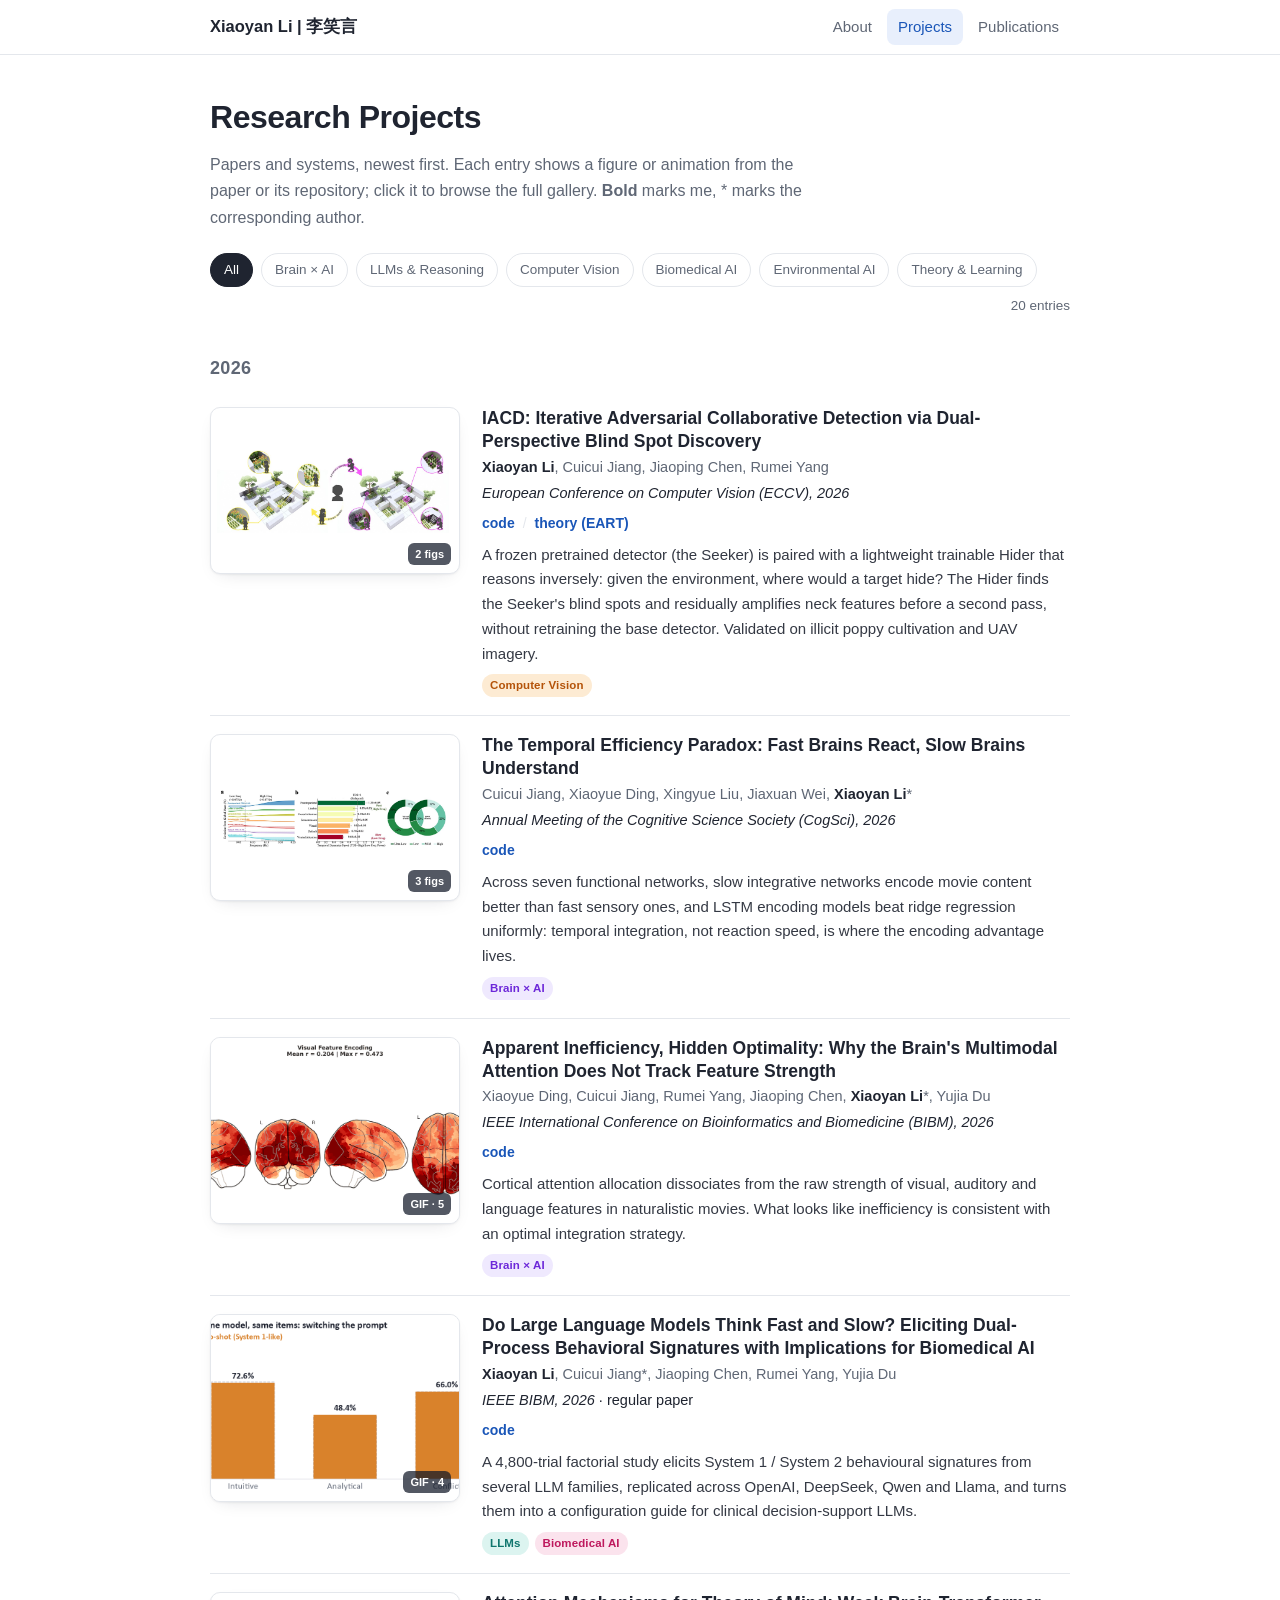
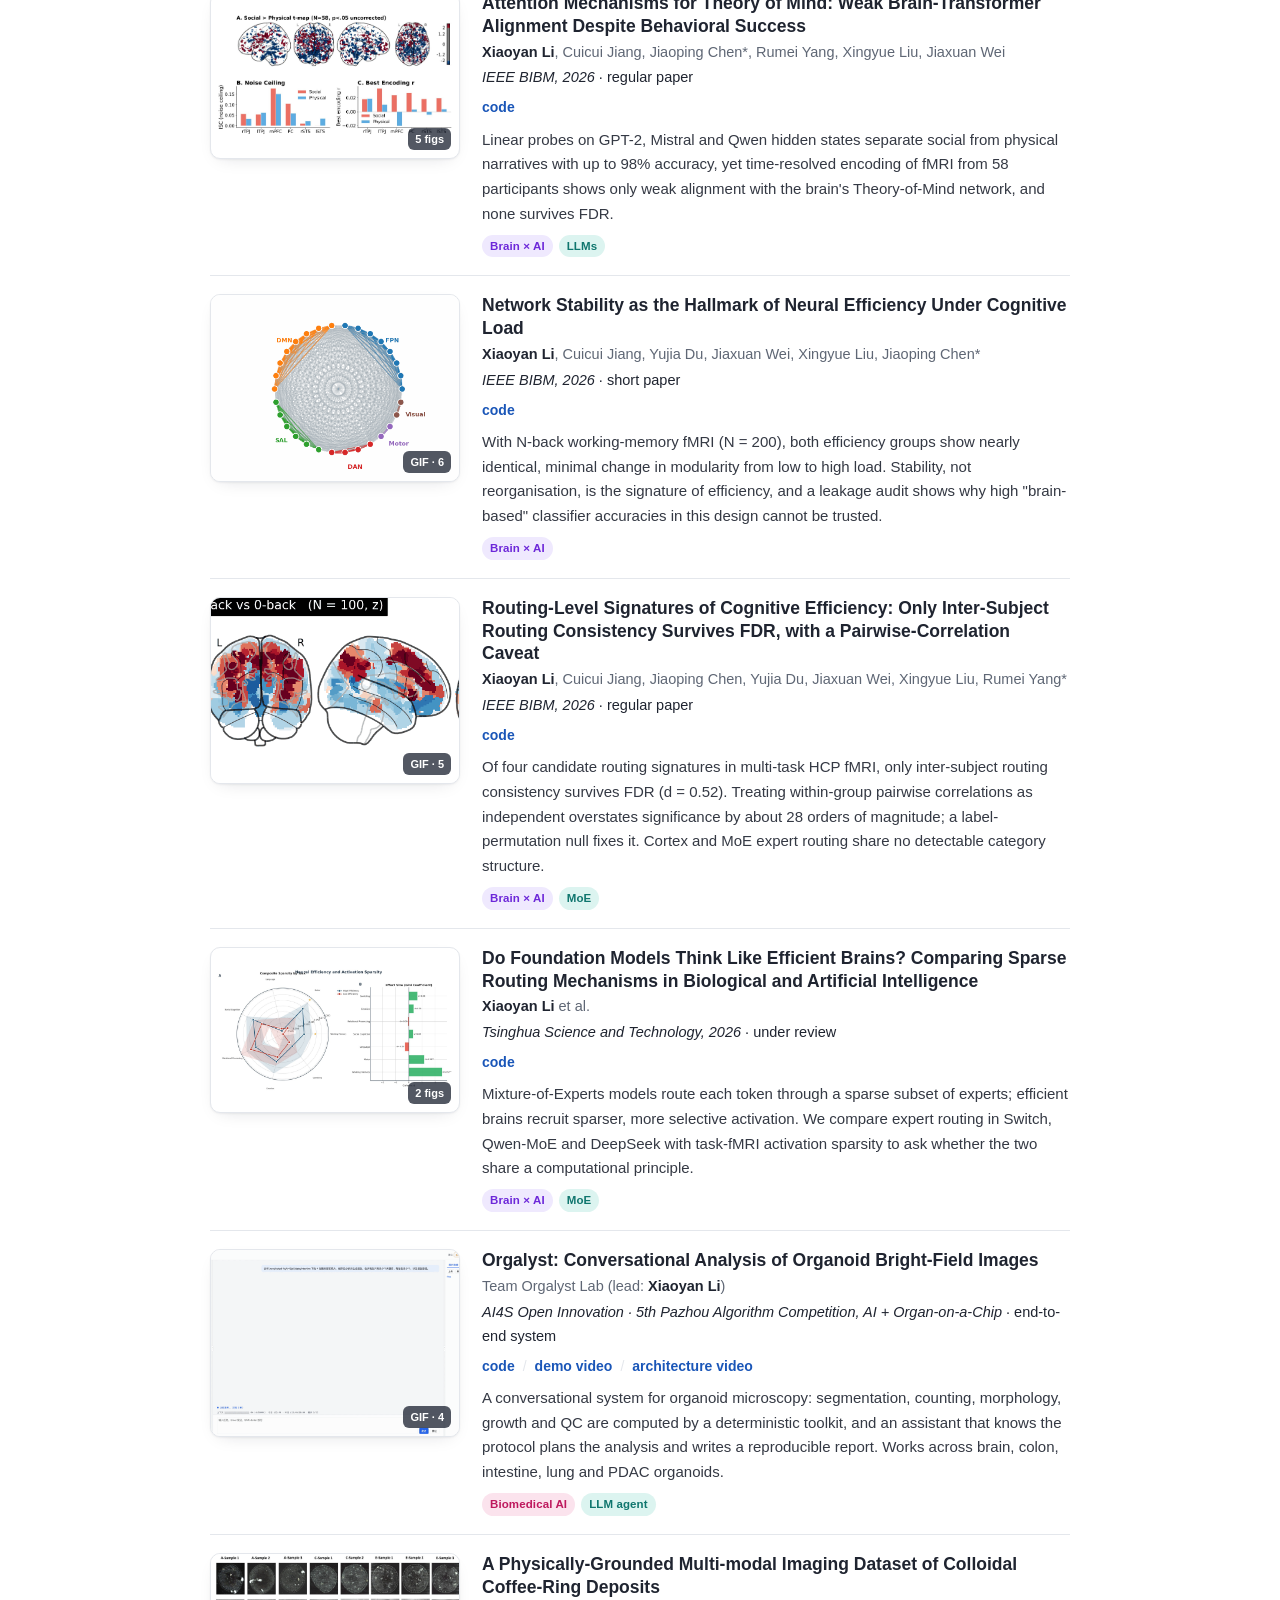
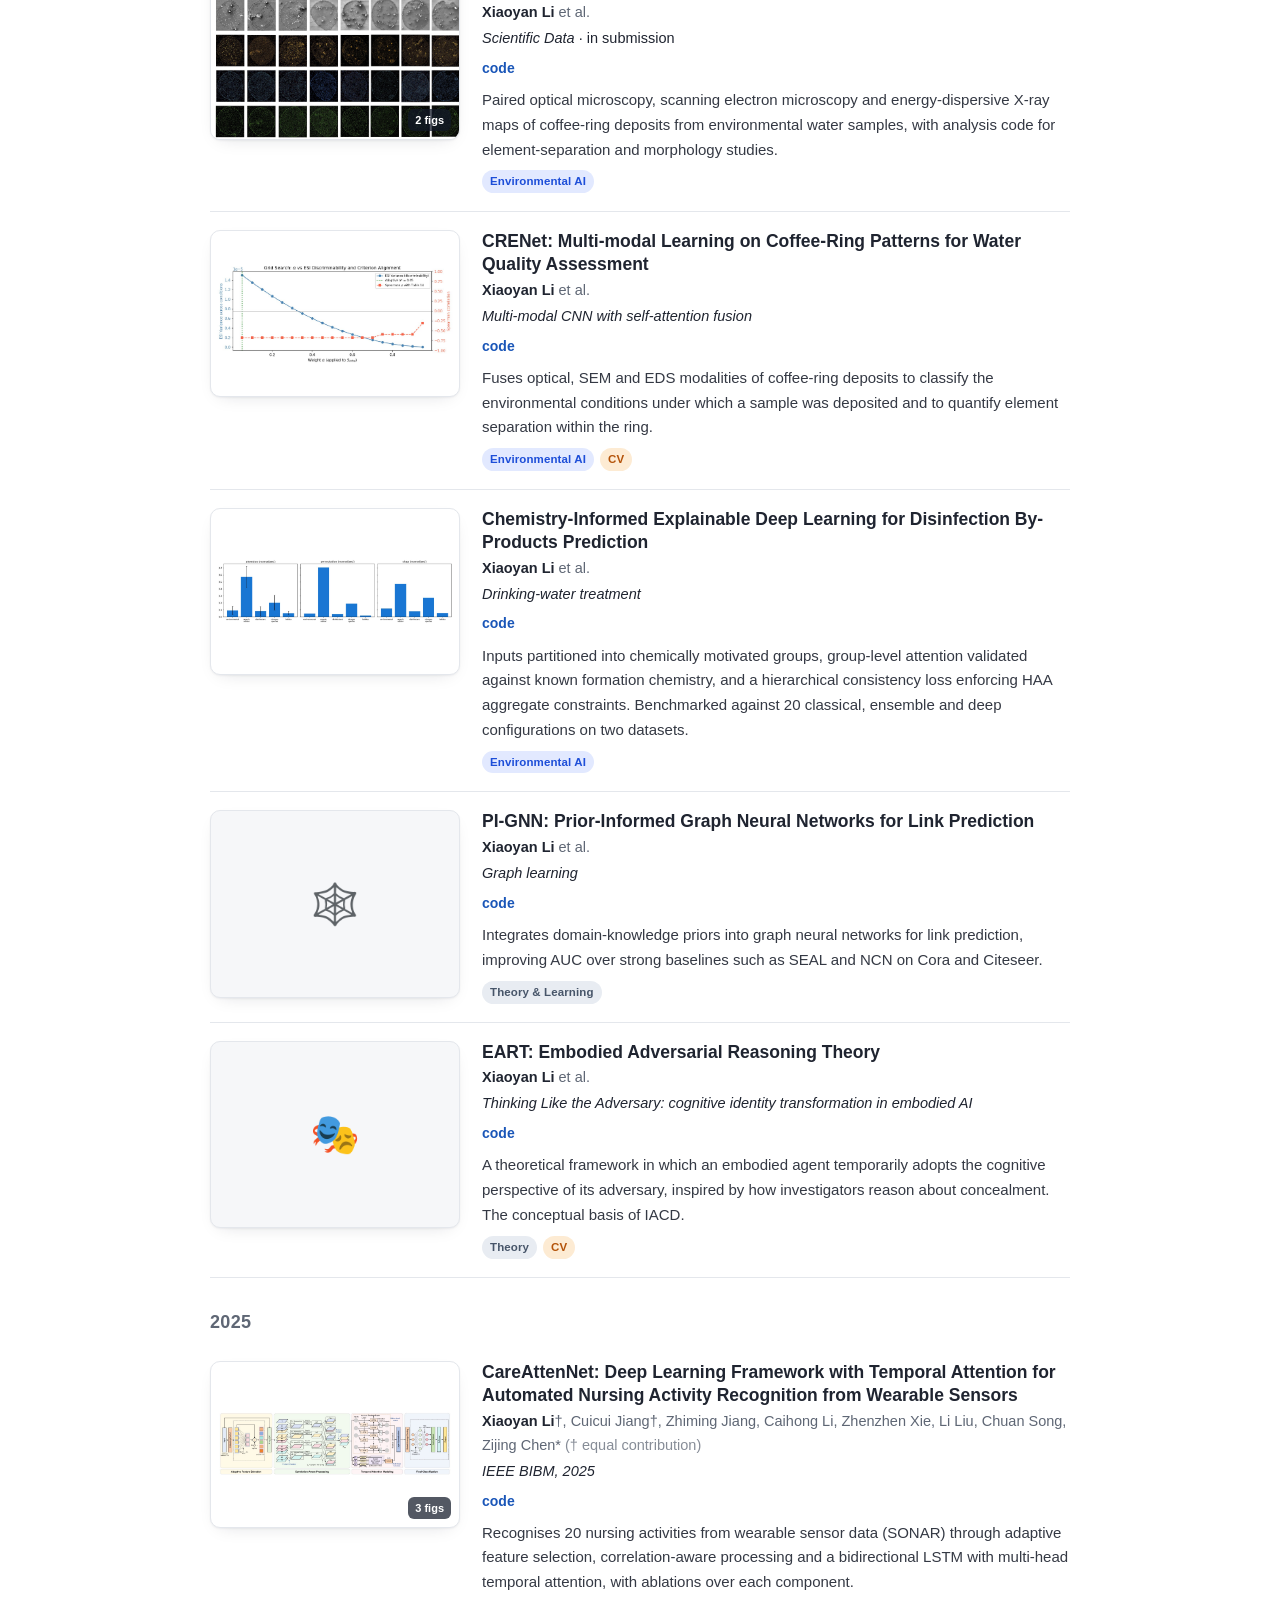
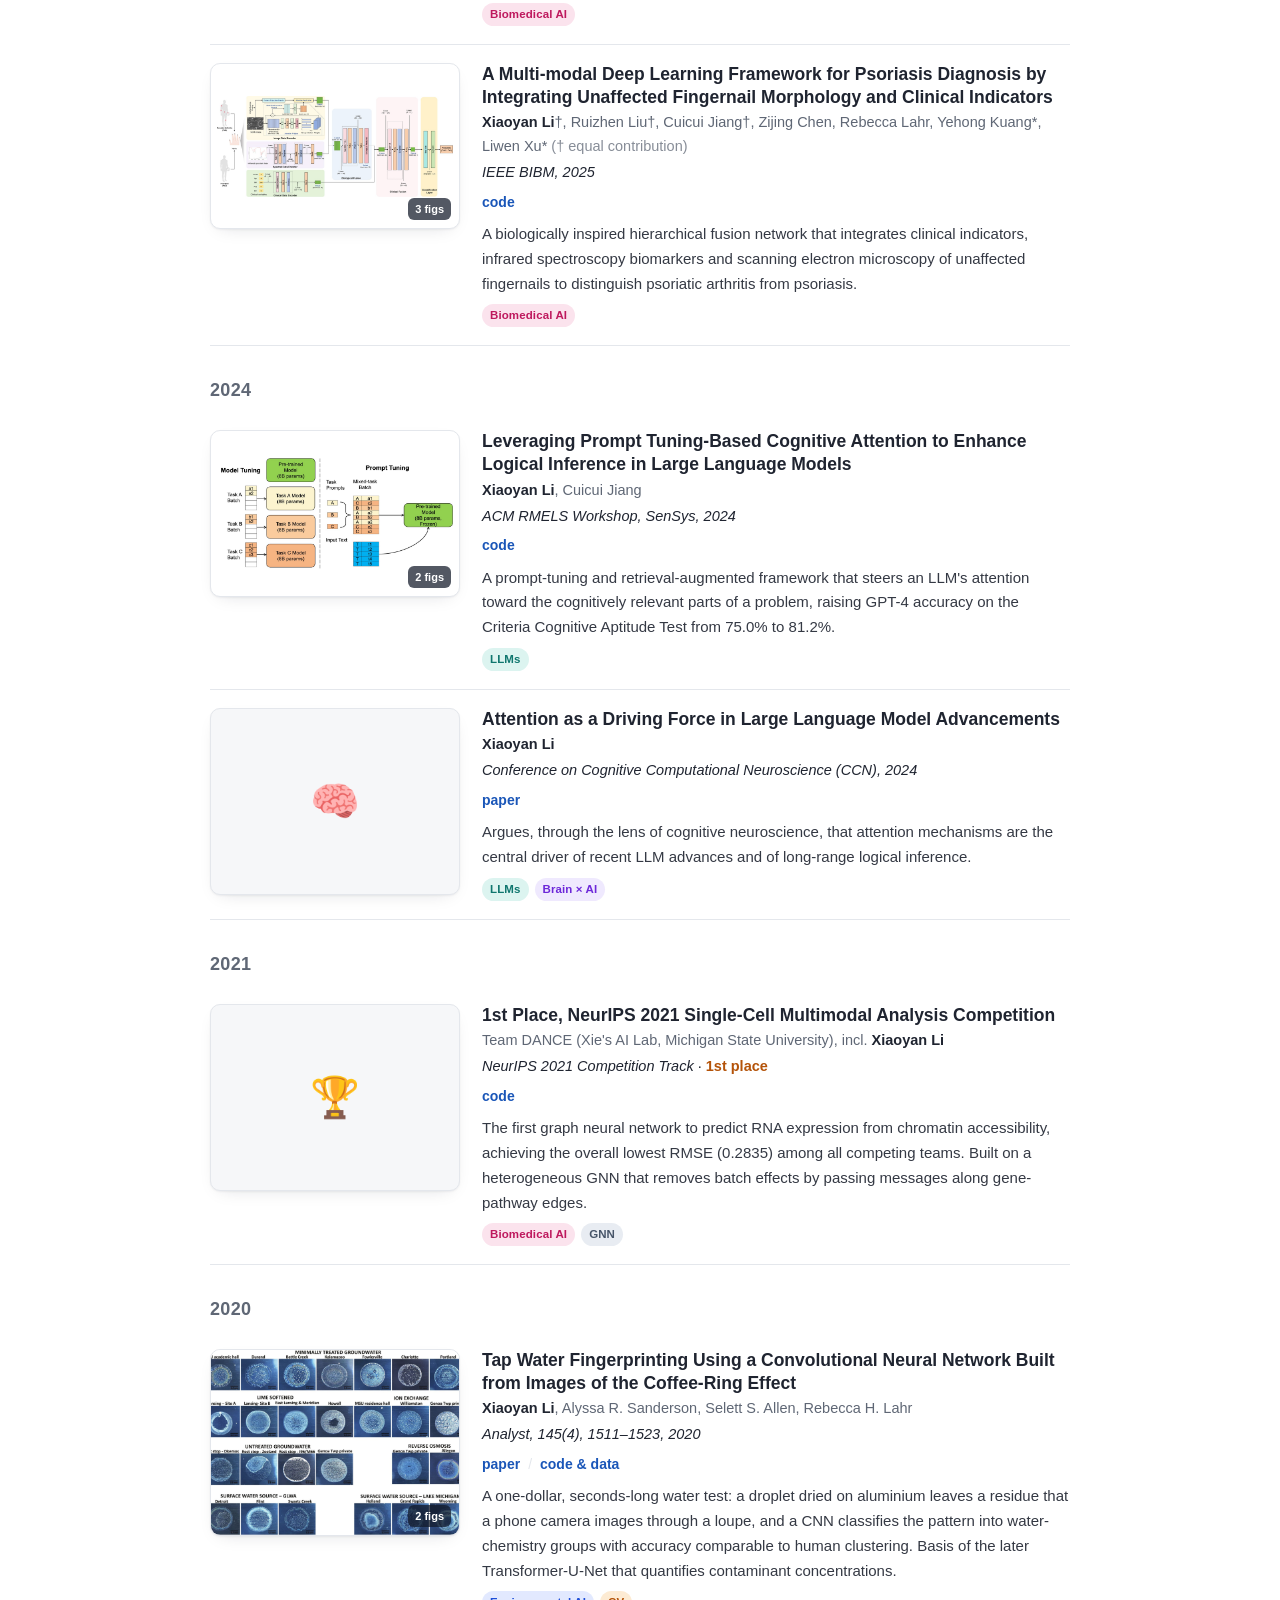
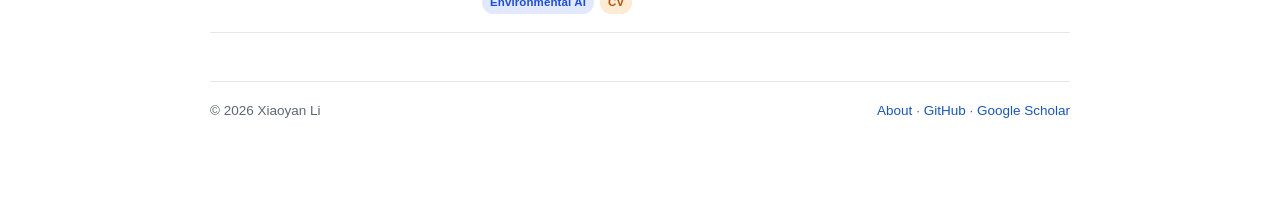
==== commit 4b3b557e: "Remove Blog link from navigation" ====
--- a/projects.html
+++ b/projects.html
@@ -16,7 +16,6 @@
       <a href="./">About</a>
       <a href="./projects.html" aria-current="page">Projects</a>
       <a href="./#publications">Publications</a>
-      <a href="https://github.com/xiaoyanLi629/blogs">Blog</a>
     </nav>
   </div>
 </header>
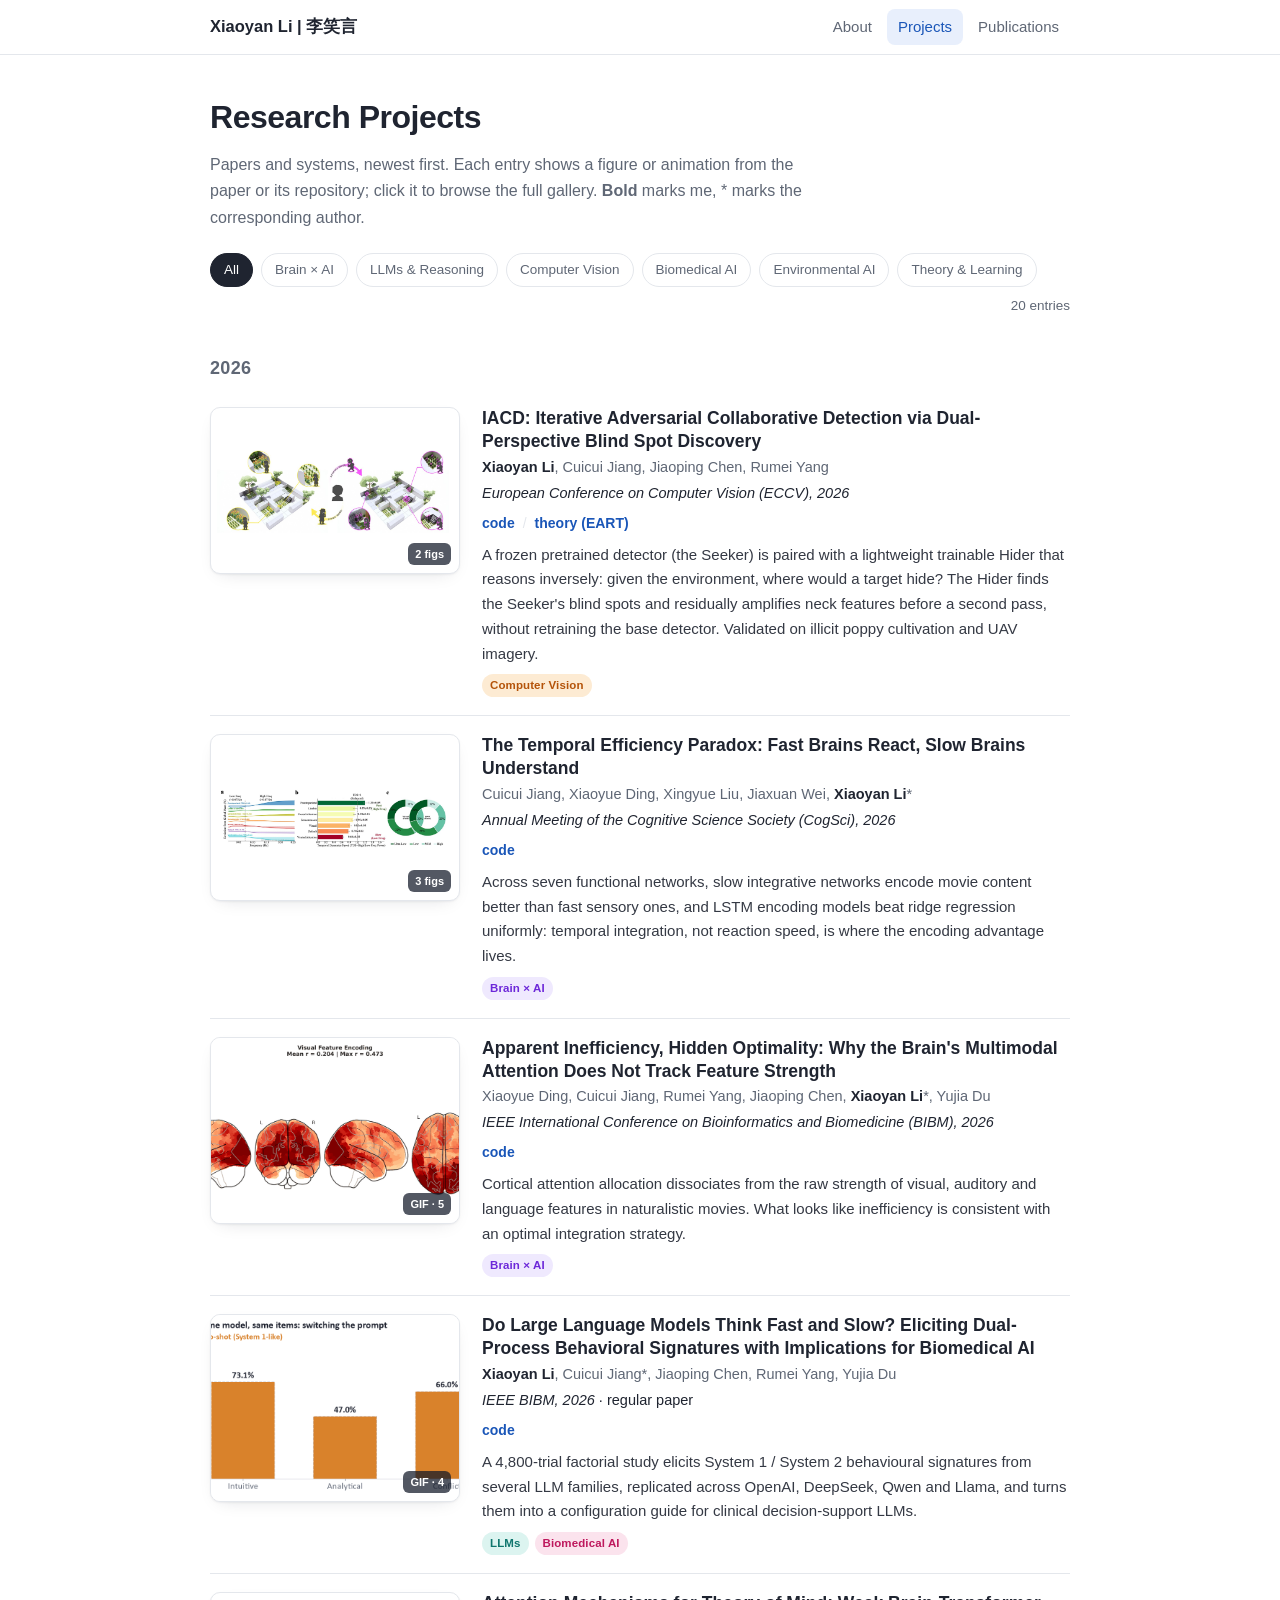
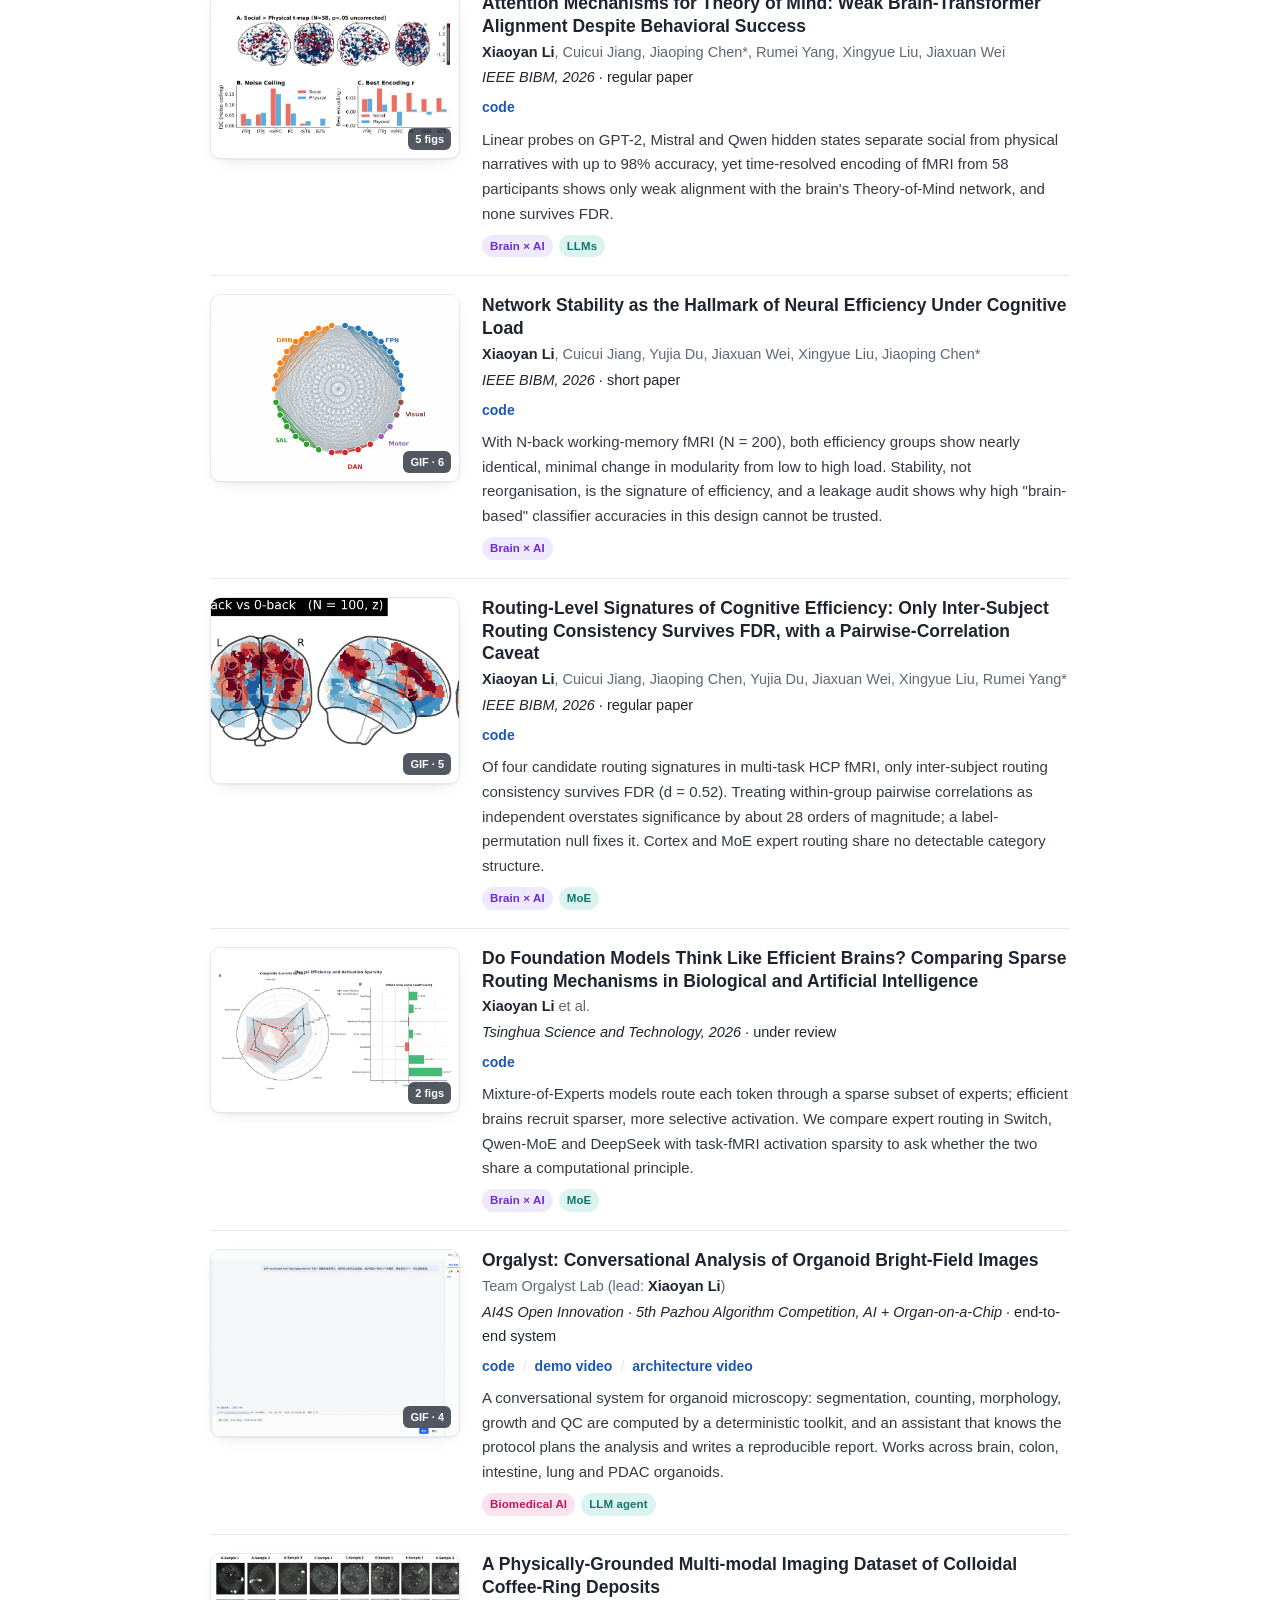
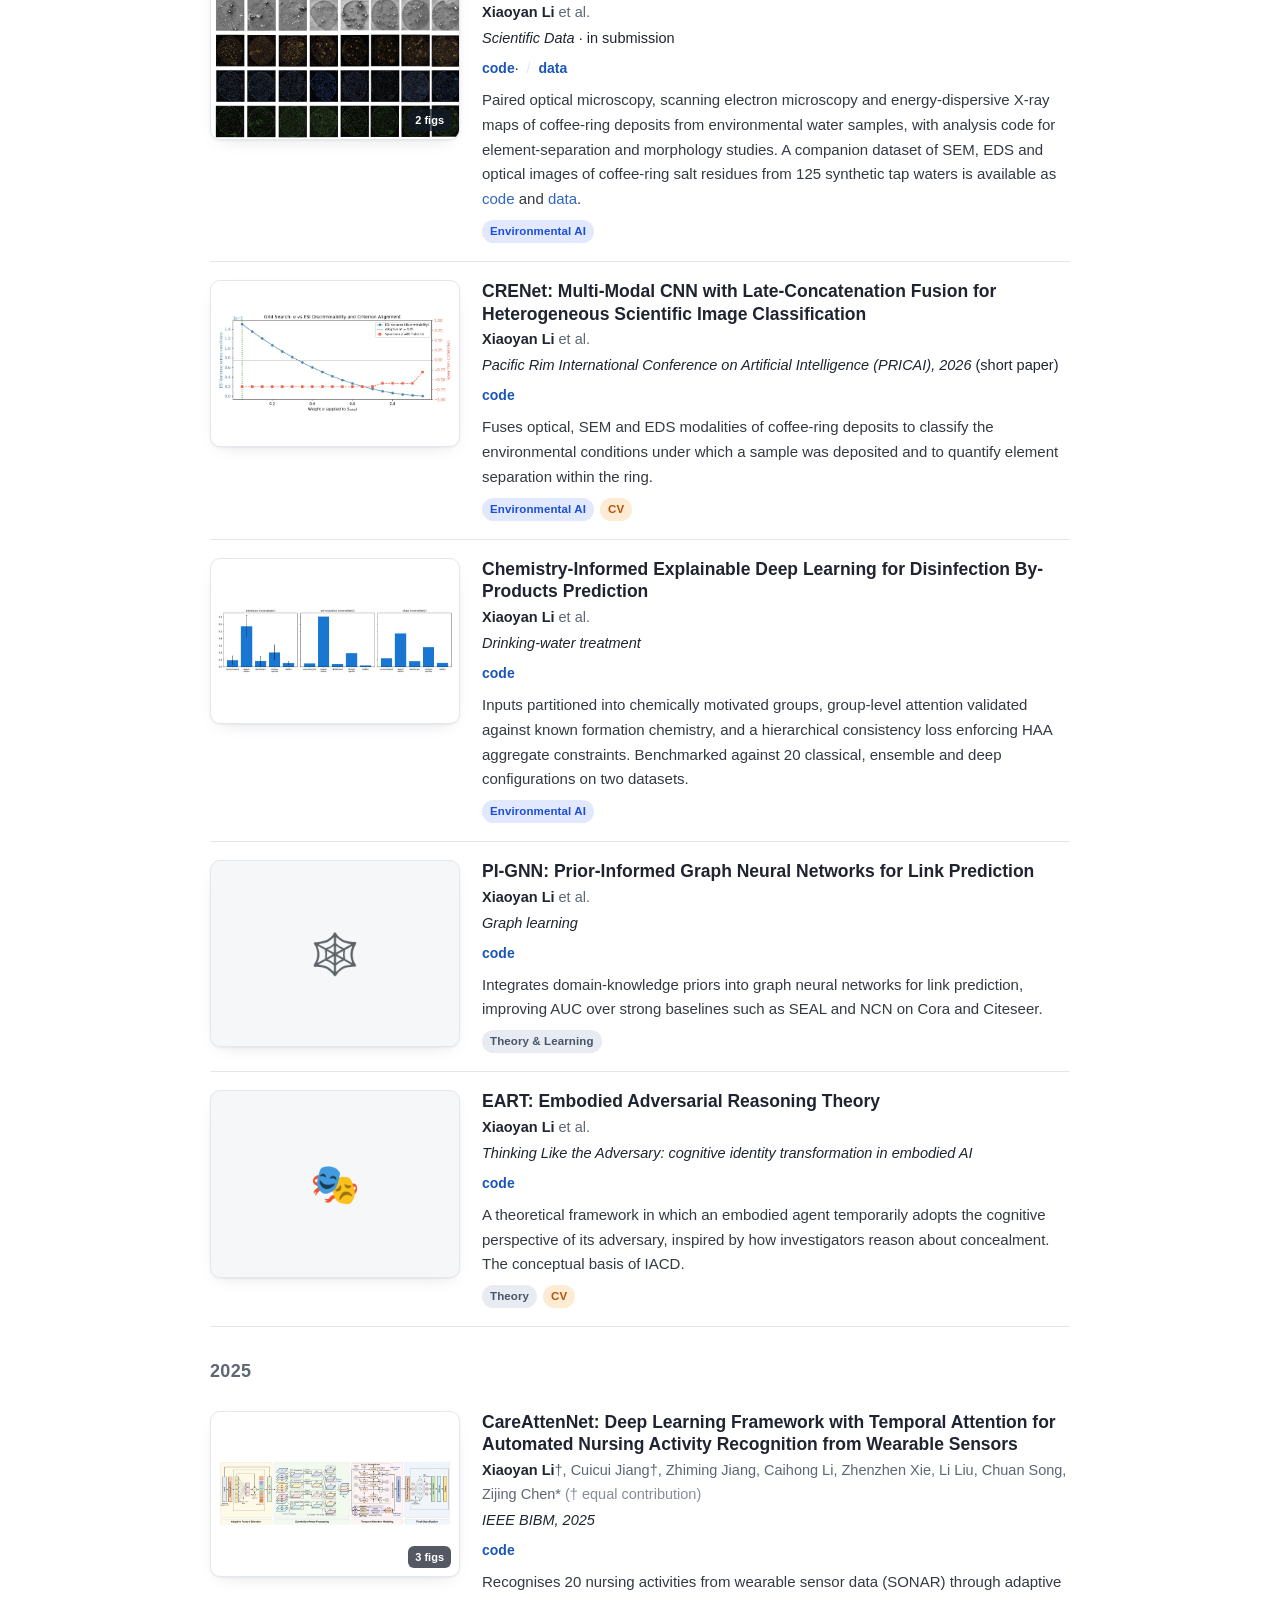
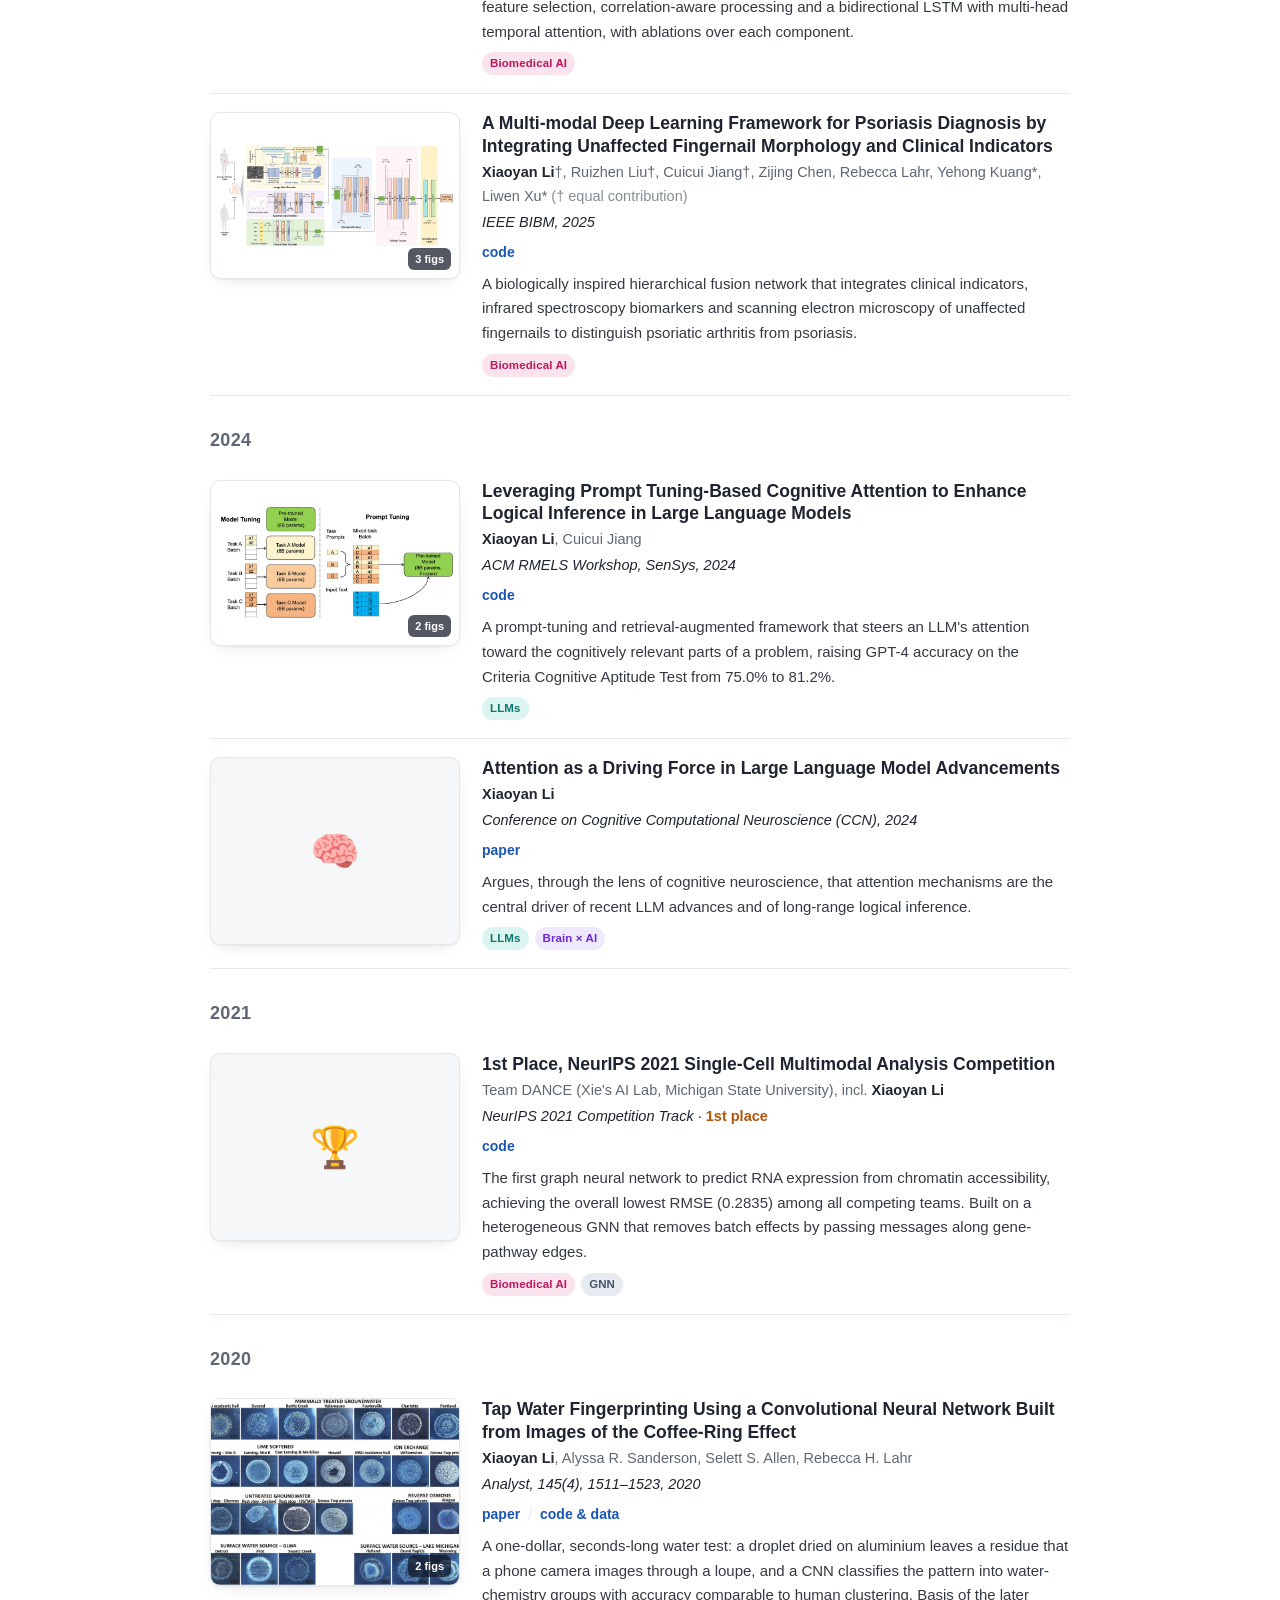
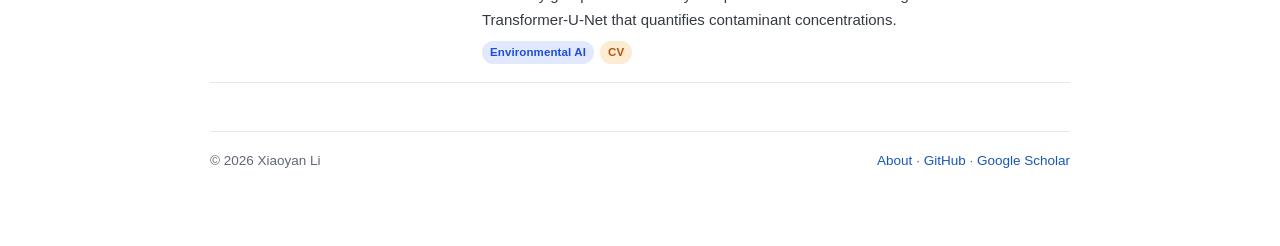
==== commit 6250906f: "Update homepage: CRENet (PRICAI 2026), Qide experience, datasets, TST status, current position" ====
--- a/projects.html
+++ b/projects.html
@@ -185,8 +185,8 @@
       <h3 class="tt"><a href="https://github.com/xiaoyanLi629/coffee-ring-multimodal-dataset">A Physically-Grounded Multi-modal Imaging Dataset of Colloidal Coffee-Ring Deposits</a></h3>
       <p class="au"><b>Xiaoyan Li</b> et al.</p>
       <p class="ve"><em>Scientific Data</em> · in submission</p>
-      <p class="lk"><a href="https://github.com/xiaoyanLi629/coffee-ring-multimodal-dataset">code</a></p>
-      <p class="sm">Paired optical microscopy, scanning electron microscopy and energy-dispersive X-ray maps of coffee-ring deposits from environmental water samples, with analysis code for element-separation and morphology studies.</p>
+      <p class="lk"><a href="https://github.com/xiaoyanLi629/coffee-ring-multimodal-dataset">code</a> · <a href="https://doi.org/10.6084/m9.figshare.34516902">data</a></p>
+      <p class="sm">Paired optical microscopy, scanning electron microscopy and energy-dispersive X-ray maps of coffee-ring deposits from environmental water samples, with analysis code for element-separation and morphology studies. A companion dataset of SEM, EDS and optical images of coffee-ring salt residues from 125 synthetic tap waters is available as <a href="https://github.com/xiaoyanLi629/coffee-ring-crystallization-dataset">code</a> and <a href="https://doi.org/10.6084/m9.figshare.34516434">data</a>.</p>
       <div class="chips"><span class="chip env">Environmental AI</span></div>
     </div>
   </article>
@@ -197,9 +197,9 @@
       <img src="./projects/assets/crenet_esi.jpg" alt="Grid search plot for the element separation index" loading="lazy">
     </div>
     <div>
-      <h3 class="tt"><a href="https://github.com/xiaoyanLi629/CRENet-MultiModal-CoffeeRing">CRENet: Multi-modal Learning on Coffee-Ring Patterns for Water Quality Assessment</a></h3>
-      <p class="au"><b>Xiaoyan Li</b> et al.</p>
-      <p class="ve"><em>Multi-modal CNN with self-attention fusion</em></p>
+      <h3 class="tt"><a href="https://github.com/xiaoyanLi629/CRENet-MultiModal-CoffeeRing">CRENet: Multi-Modal CNN with Late-Concatenation Fusion for Heterogeneous Scientific Image Classification</a></h3>
+      <p class="au"><b>Xiaoyan Li</b> et al.</p>
+      <p class="ve"><em>Pacific Rim International Conference on Artificial Intelligence (PRICAI), 2026</em> (short paper)</p>
       <p class="lk"><a href="https://github.com/xiaoyanLi629/CRENet-MultiModal-CoffeeRing">code</a></p>
       <p class="sm">Fuses optical, SEM and EDS modalities of coffee-ring deposits to classify the environmental conditions under which a sample was deposited and to quantify element separation within the ring.</p>
       <div class="chips"><span class="chip env">Environmental AI</span><span class="chip cv">CV</span></div>
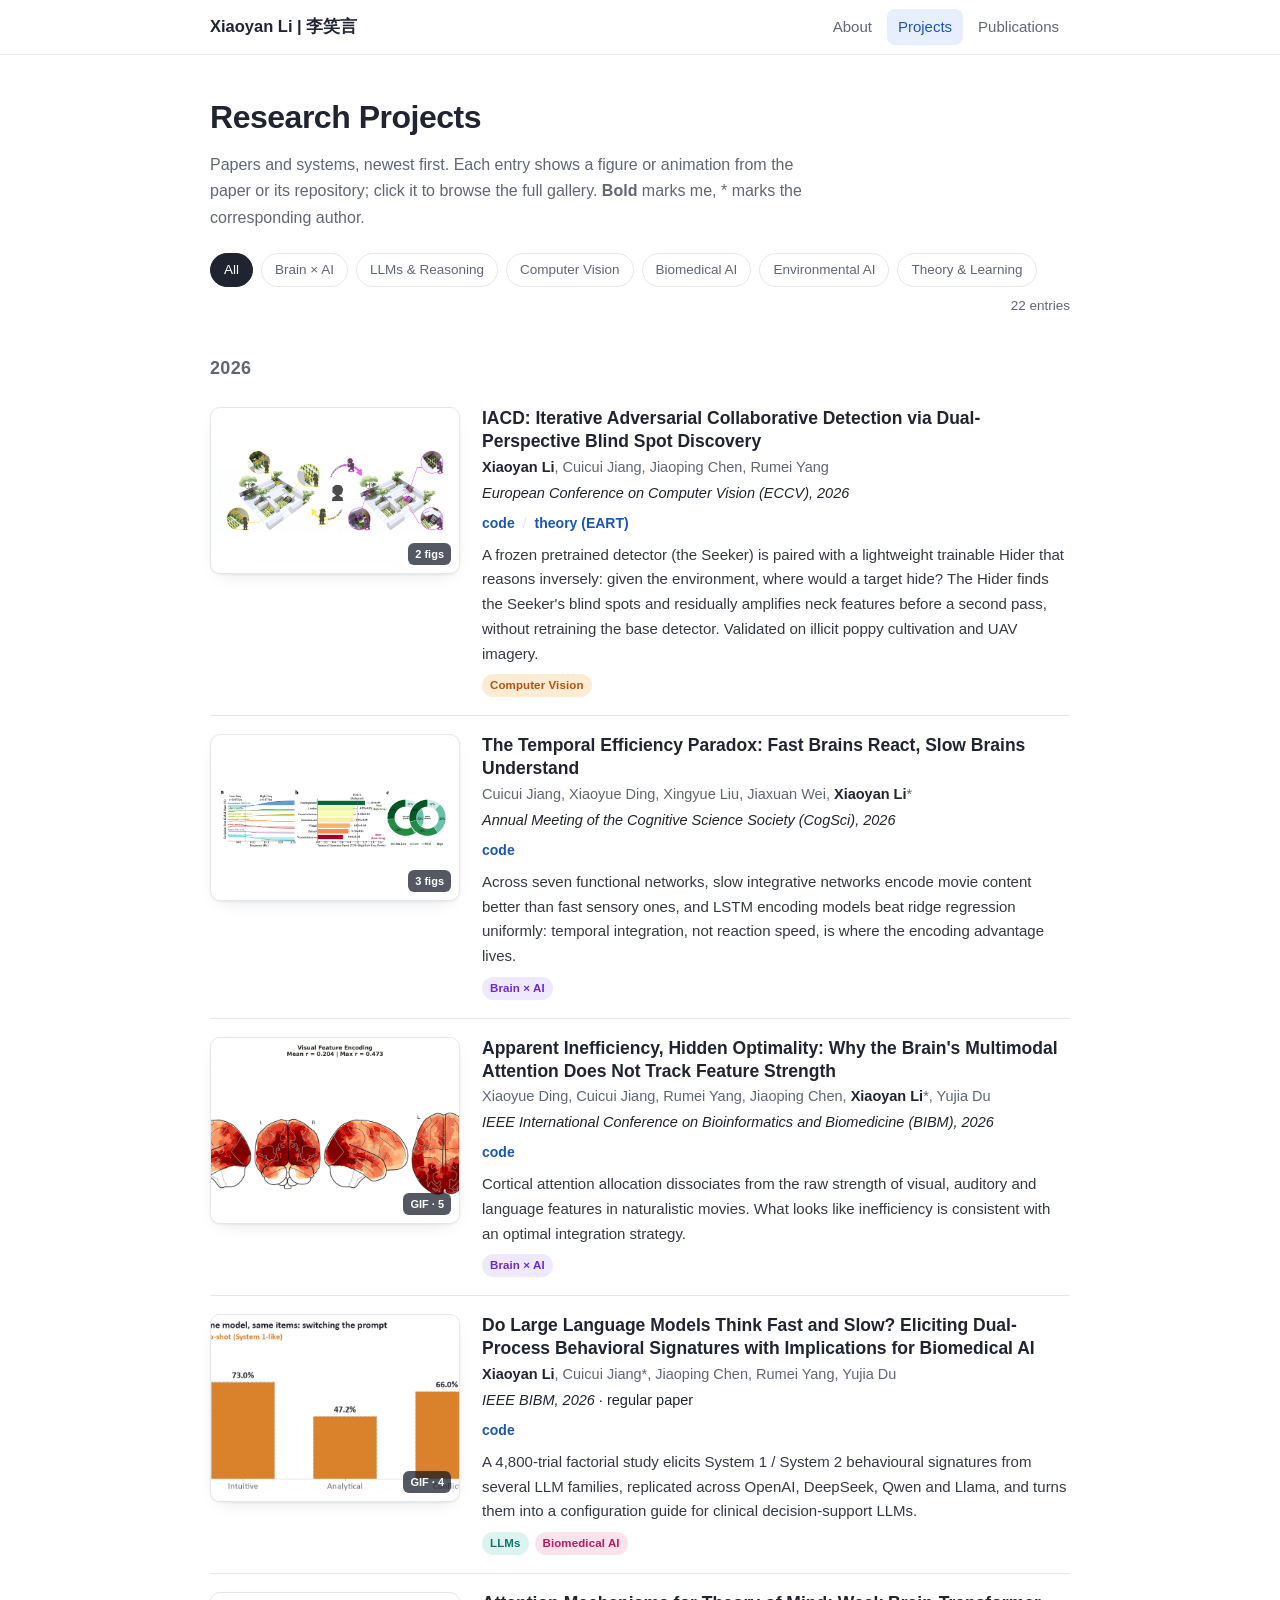
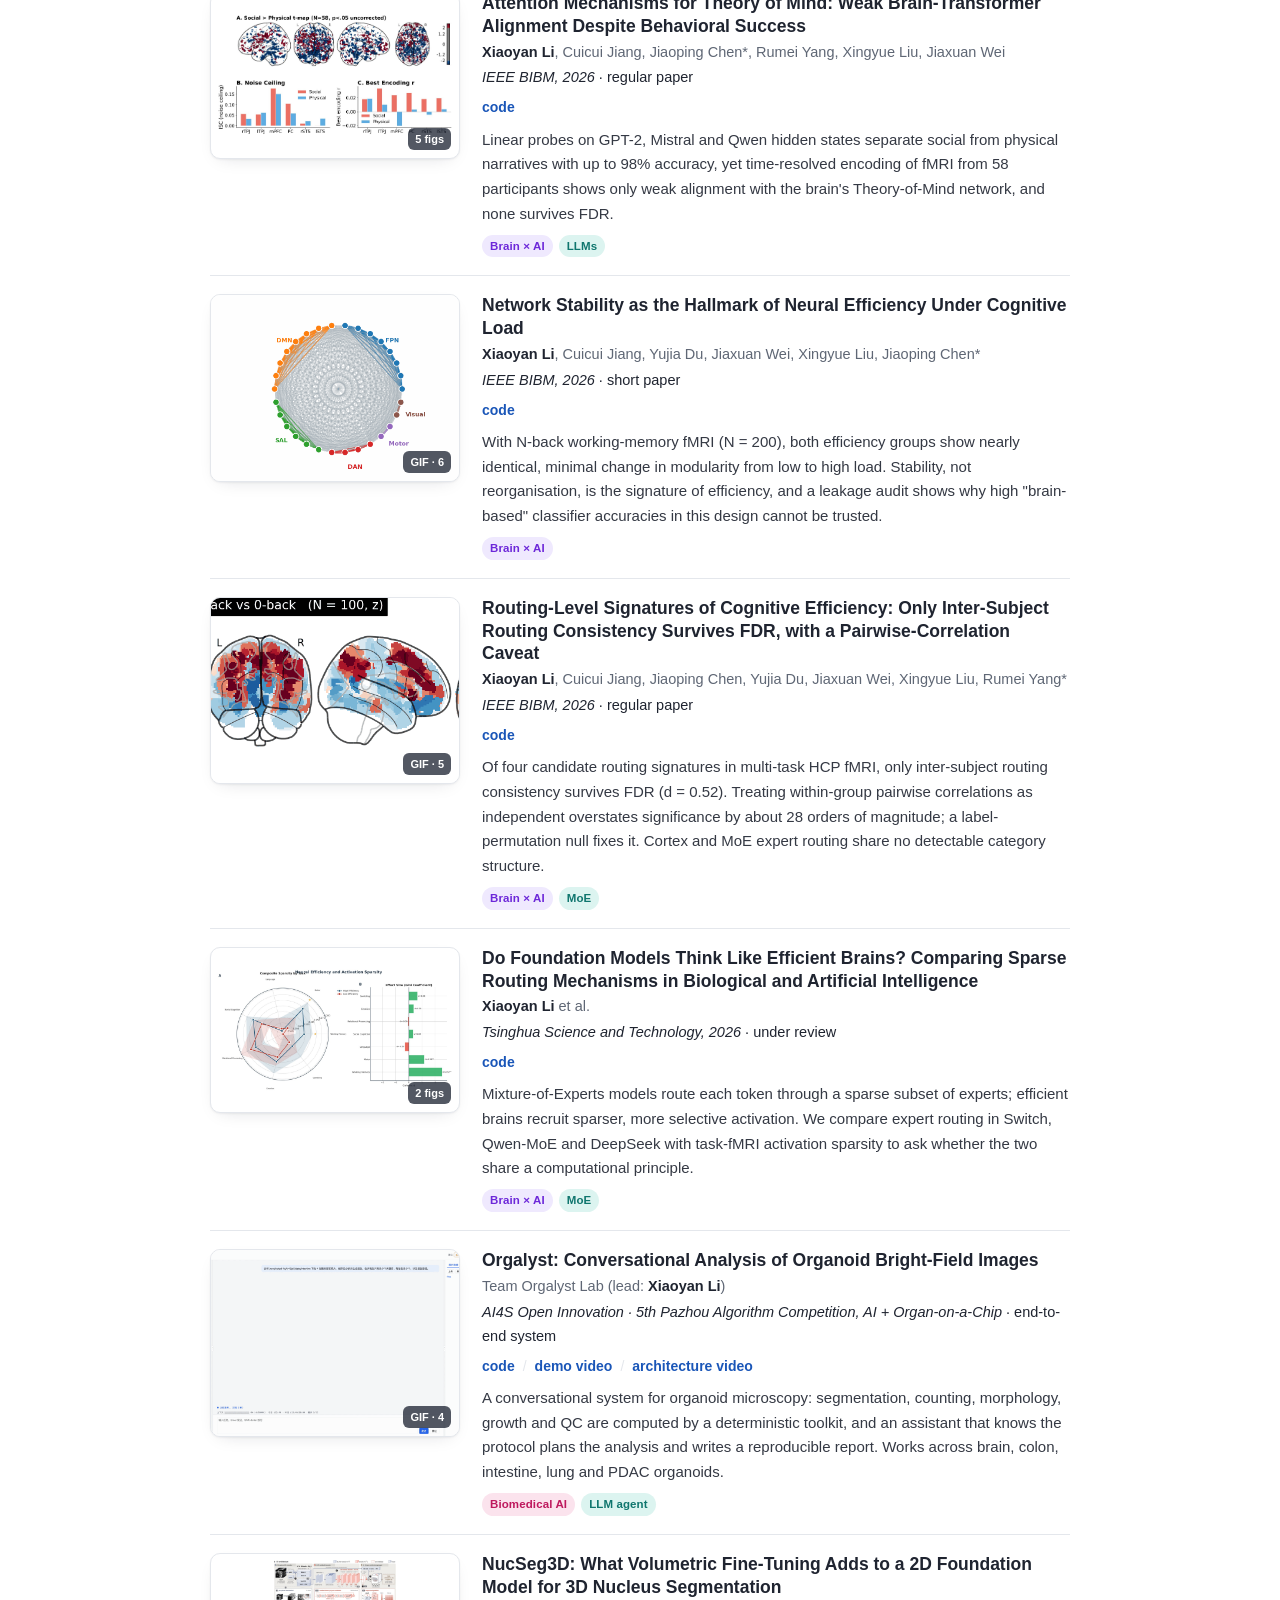
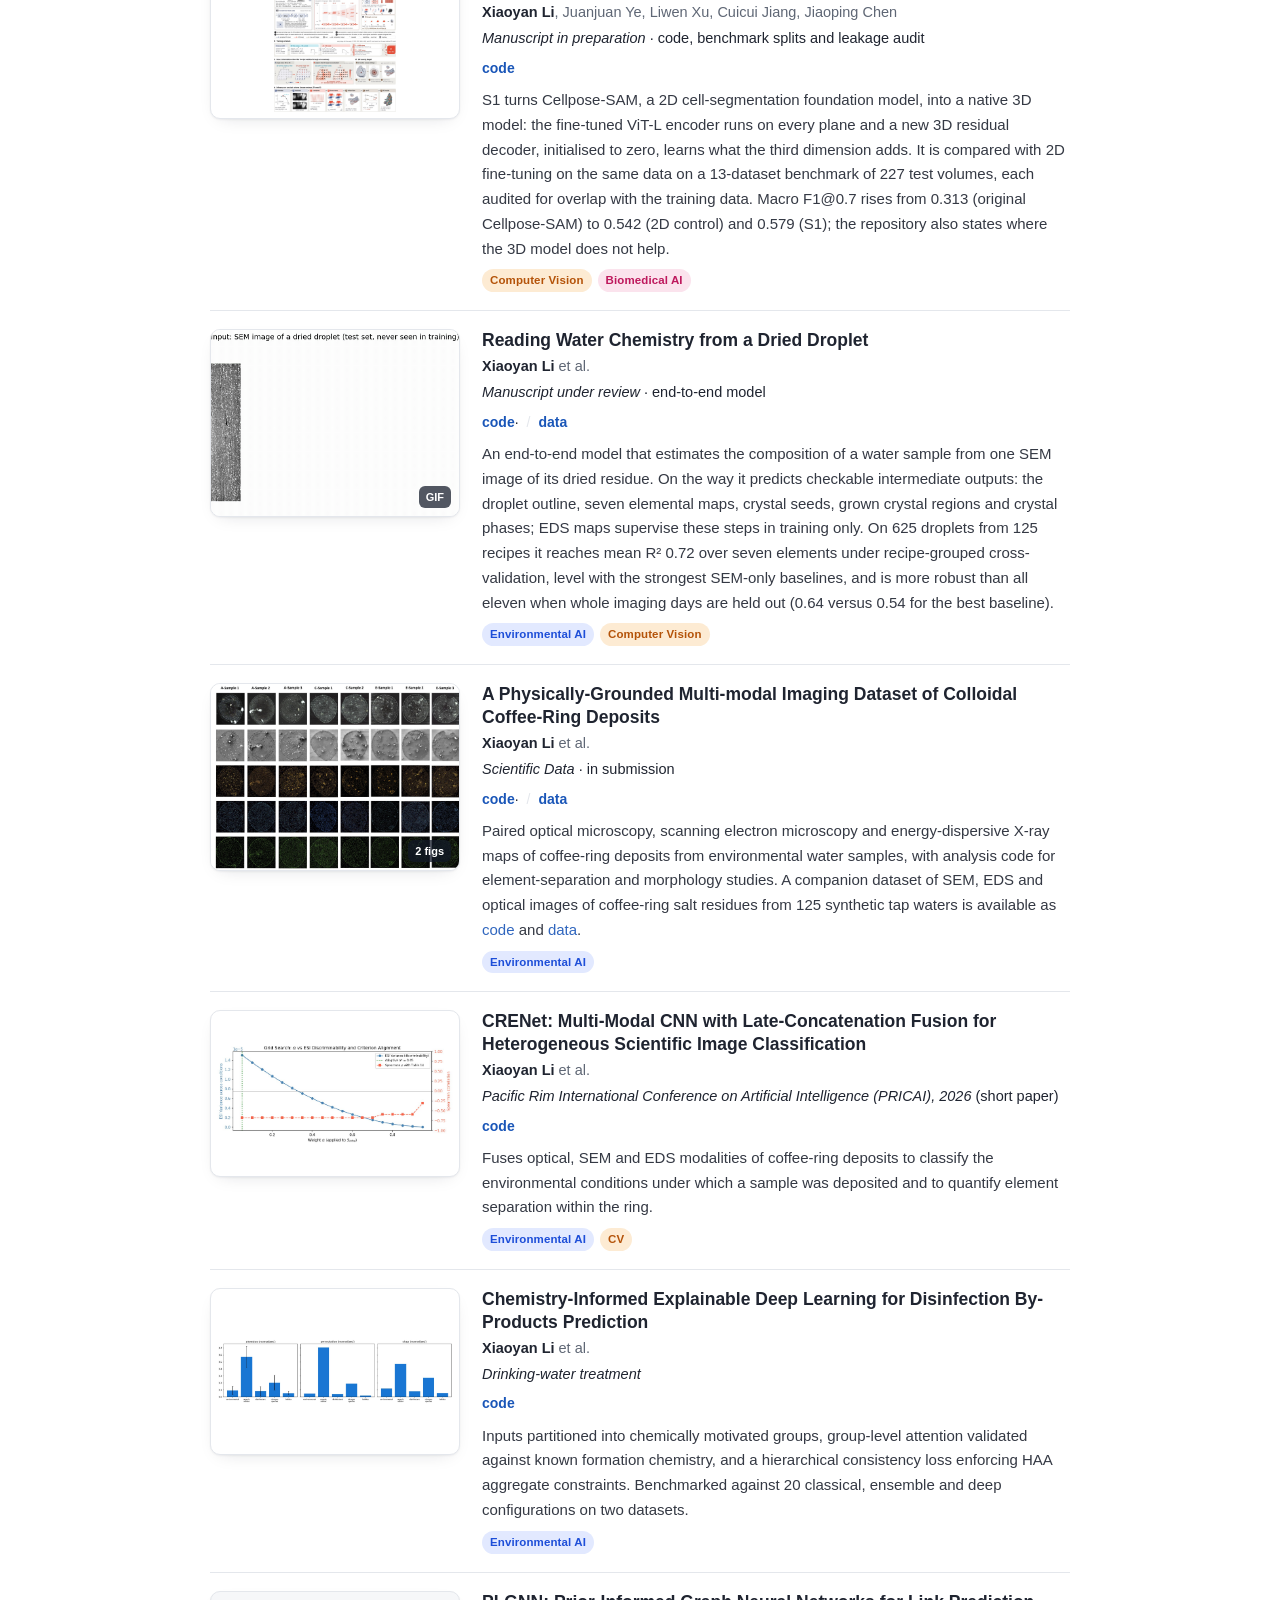
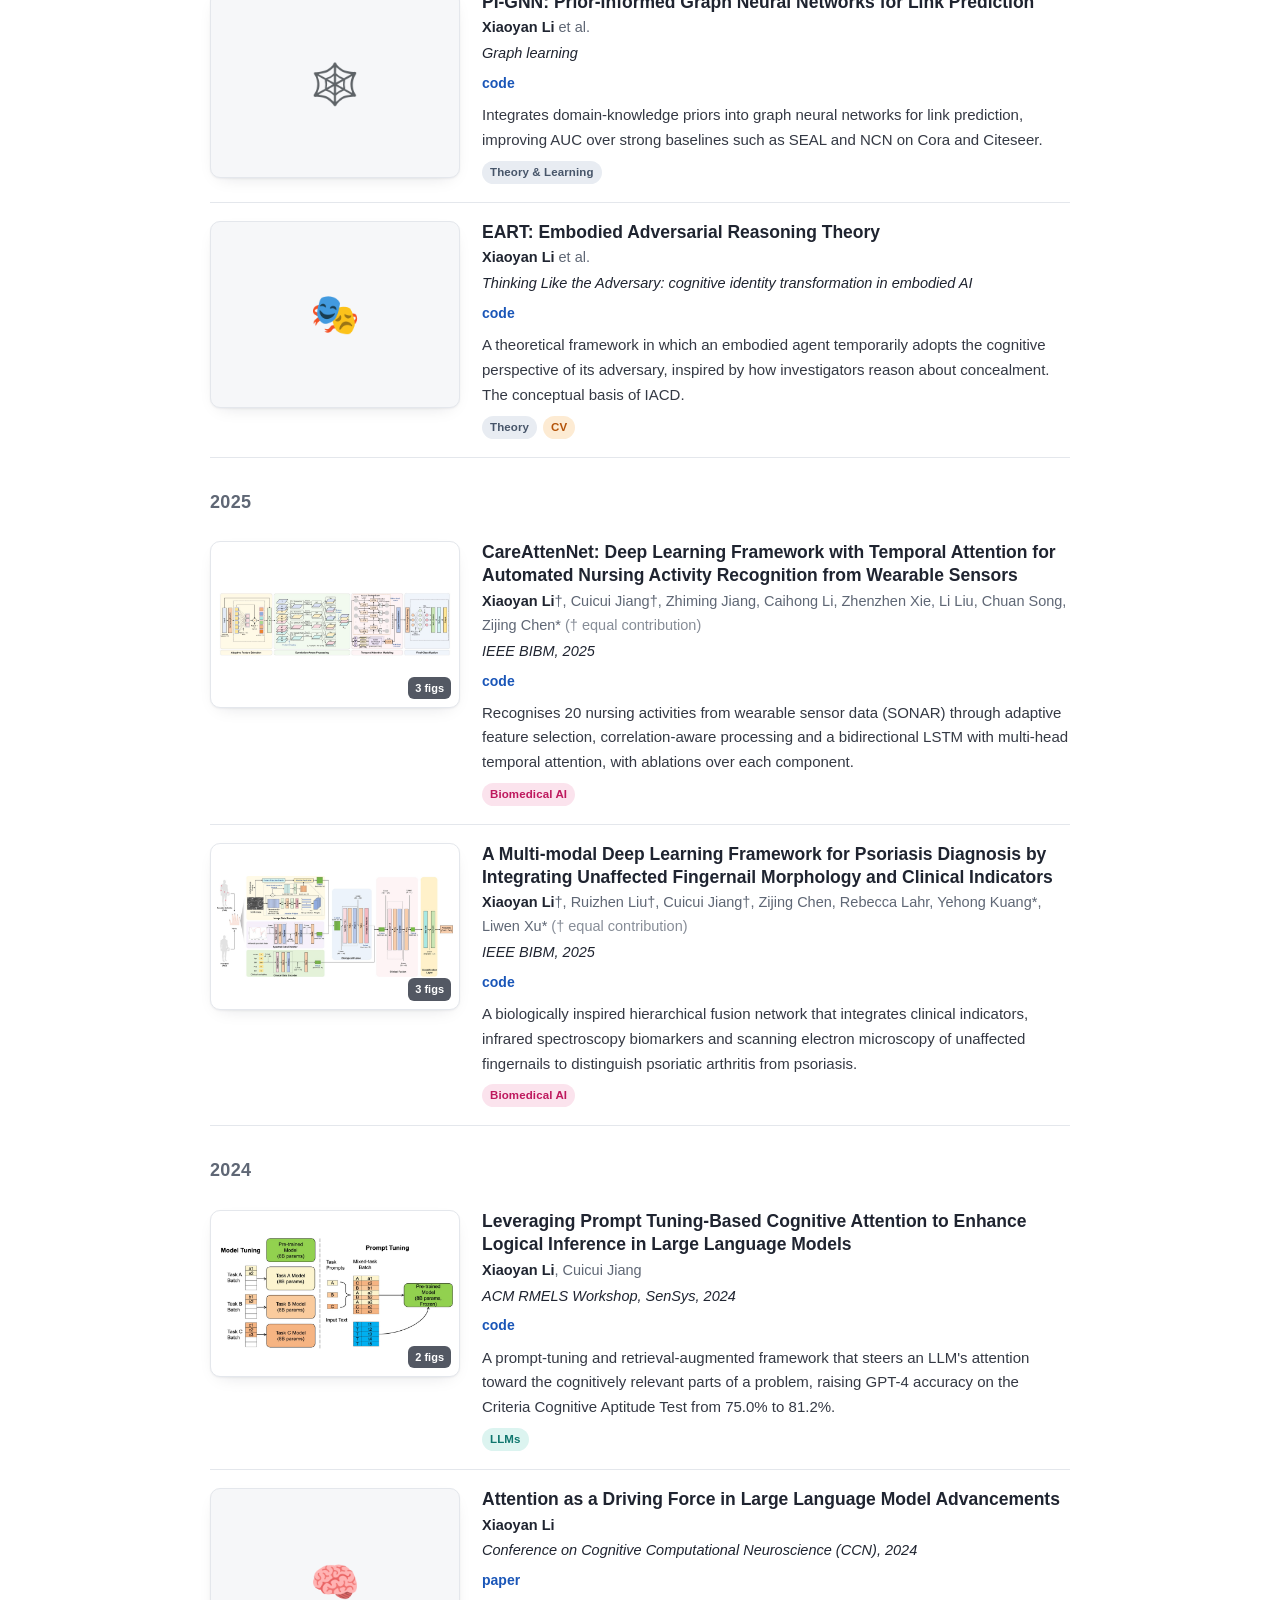
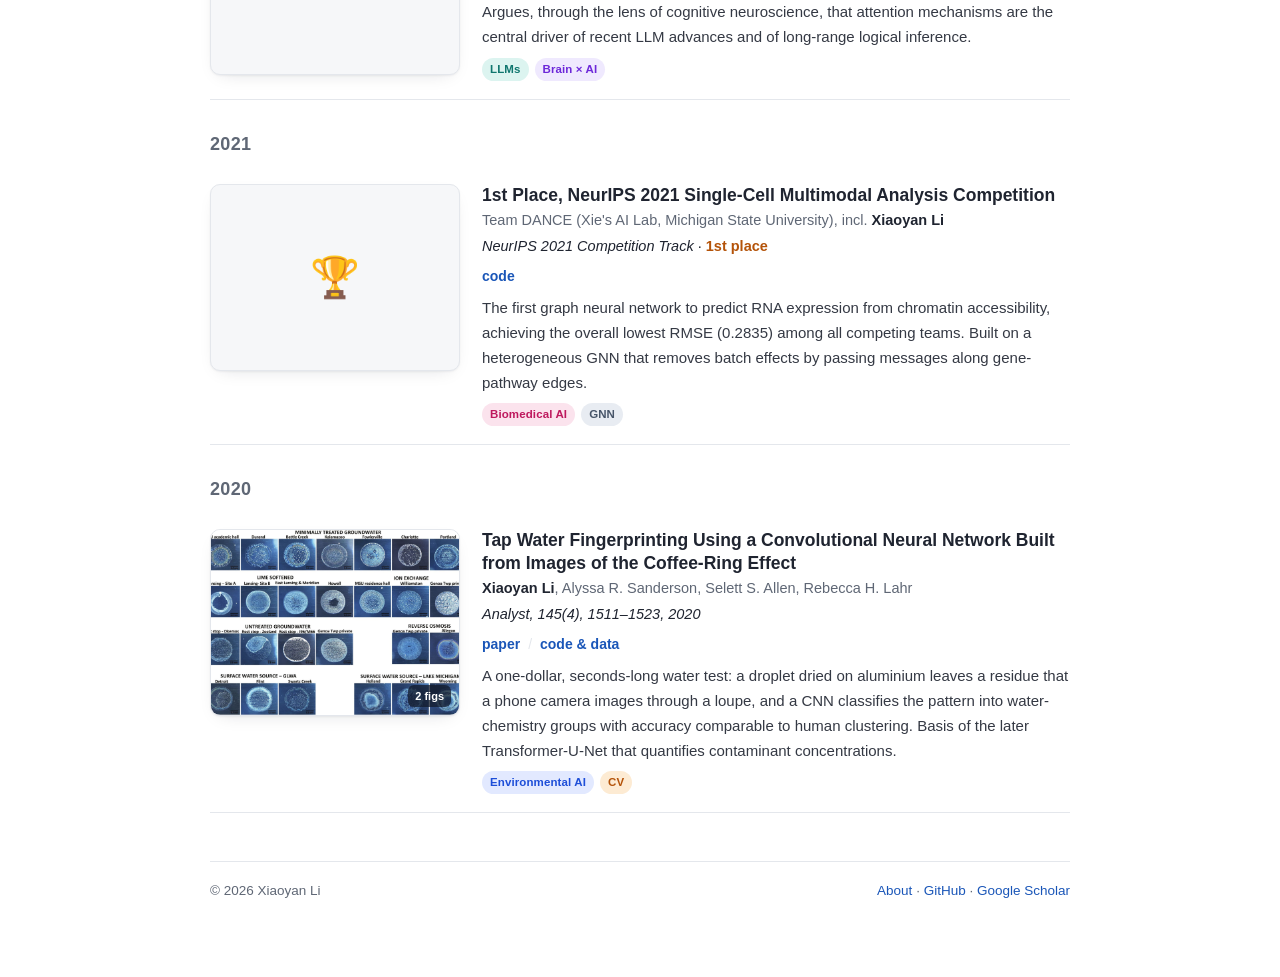
==== commit 6b9a2c49: "Add NucSeg3D and water-chemistry projects, note allowed patent, mention 3D organoid segmentation" ====
--- a/projects.html
+++ b/projects.html
@@ -173,6 +173,36 @@
       <p class="lk"><a href="https://github.com/xiaoyanLi629/orgalyst">code</a><a href="https://huggingface.co/XiaoyanLi/orgalyst-weights/resolve/main/demo/orgalyst_demo_en.mp4">demo video</a><a href="https://huggingface.co/XiaoyanLi/orgalyst-weights/resolve/main/demo/orgalyst_architecture_en.mp4">architecture video</a></p>
       <p class="sm">A conversational system for organoid microscopy: segmentation, counting, morphology, growth and QC are computed by a deterministic toolkit, and an assistant that knows the protocol plans the analysis and writes a reproducible report. Works across brain, colon, intestine, lung and PDAC organoids.</p>
       <div class="chips"><span class="chip bio">Biomedical AI</span><span class="chip llm">LLM agent</span></div>
+    </div>
+  </article>
+
+  <!-- NucSeg3D -->
+  <article class="pub" data-cat="cv bio" data-year="2026">
+    <div class="teaser fit" data-caption="S1: a 3D residual decoder grown from the Cellpose-SAM encoder, its training schedule, how axial flow is learned, and inference on one test volume." data-gallery="./projects/assets/nucseg3d_fig1.jpg">
+      <img src="./projects/assets/nucseg3d_fig1.jpg" alt="Architecture, training schedule and inference pipeline of the S1 3D nucleus segmentation model" loading="lazy">
+    </div>
+    <div>
+      <h3 class="tt"><a href="https://github.com/xiaoyanLi629/NucSeg3D">NucSeg3D: What Volumetric Fine-Tuning Adds to a 2D Foundation Model for 3D Nucleus Segmentation</a></h3>
+      <p class="au"><b>Xiaoyan Li</b>, Juanjuan Ye, Liwen Xu, Cuicui Jiang, Jiaoping Chen</p>
+      <p class="ve"><em>Manuscript in preparation</em> · code, benchmark splits and leakage audit</p>
+      <p class="lk"><a href="https://github.com/xiaoyanLi629/NucSeg3D">code</a></p>
+      <p class="sm">S1 turns Cellpose-SAM, a 2D cell-segmentation foundation model, into a native 3D model: the fine-tuned ViT-L encoder runs on every plane and a new 3D residual decoder, initialised to zero, learns what the third dimension adds. It is compared with 2D fine-tuning on the same data on a 13-dataset benchmark of 227 test volumes, each audited for overlap with the training data. Macro F1@0.7 rises from 0.313 (original Cellpose-SAM) to 0.542 (2D control) and 0.579 (S1); the repository also states where the 3D model does not help.</p>
+      <div class="chips"><span class="chip cv">Computer Vision</span><span class="chip bio">Biomedical AI</span></div>
+    </div>
+  </article>
+
+  <!-- Water chemistry from a dried droplet -->
+  <article class="pub" data-cat="env cv" data-year="2026">
+    <div class="teaser" data-caption="One test droplet going through the model: droplet outline, predicted versus measured element maps, crystal seeds, grown regions, phases, and predicted versus true salt concentrations." data-gallery="./projects/assets/waterchem_pipeline.gif">
+      <img src="./projects/assets/waterchem_pipeline.gif" alt="Animated walk-through of the model on one dried-droplet SEM image" loading="lazy"><span class="n">GIF</span>
+    </div>
+    <div>
+      <h3 class="tt"><a href="https://github.com/xiaoyanLi629/coffee-ring-water-chemistry">Reading Water Chemistry from a Dried Droplet</a></h3>
+      <p class="au"><b>Xiaoyan Li</b> et al.</p>
+      <p class="ve"><em>Manuscript under review</em> · end-to-end model</p>
+      <p class="lk"><a href="https://github.com/xiaoyanLi629/coffee-ring-water-chemistry">code</a> · <a href="https://doi.org/10.6084/m9.figshare.34516434">data</a></p>
+      <p class="sm">An end-to-end model that estimates the composition of a water sample from one SEM image of its dried residue. On the way it predicts checkable intermediate outputs: the droplet outline, seven elemental maps, crystal seeds, grown crystal regions and crystal phases; EDS maps supervise these steps in training only. On 625 droplets from 125 recipes it reaches mean R&sup2; 0.72 over seven elements under recipe-grouped cross-validation, level with the strongest SEM-only baselines, and is more robust than all eleven when whole imaging days are held out (0.64 versus 0.54 for the best baseline).</p>
+      <div class="chips"><span class="chip env">Environmental AI</span><span class="chip cv">Computer Vision</span></div>
     </div>
   </article>
 
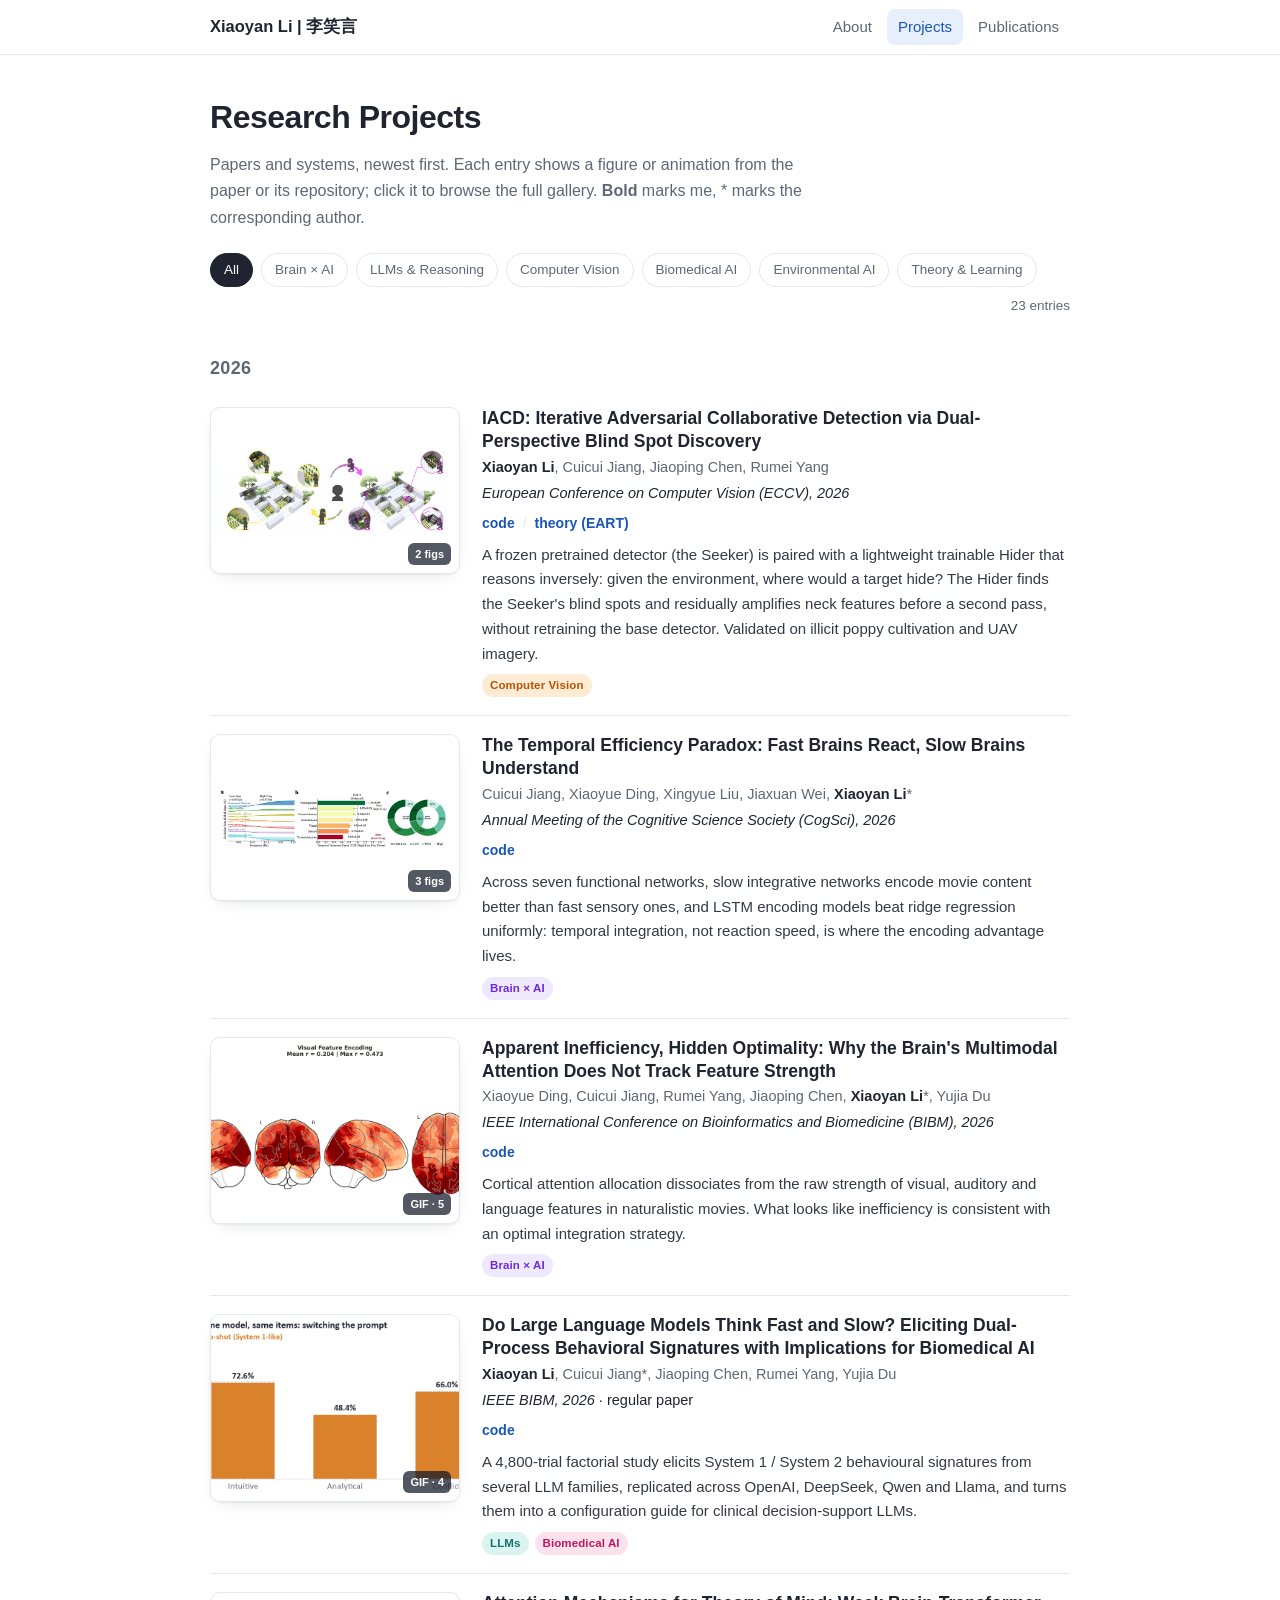
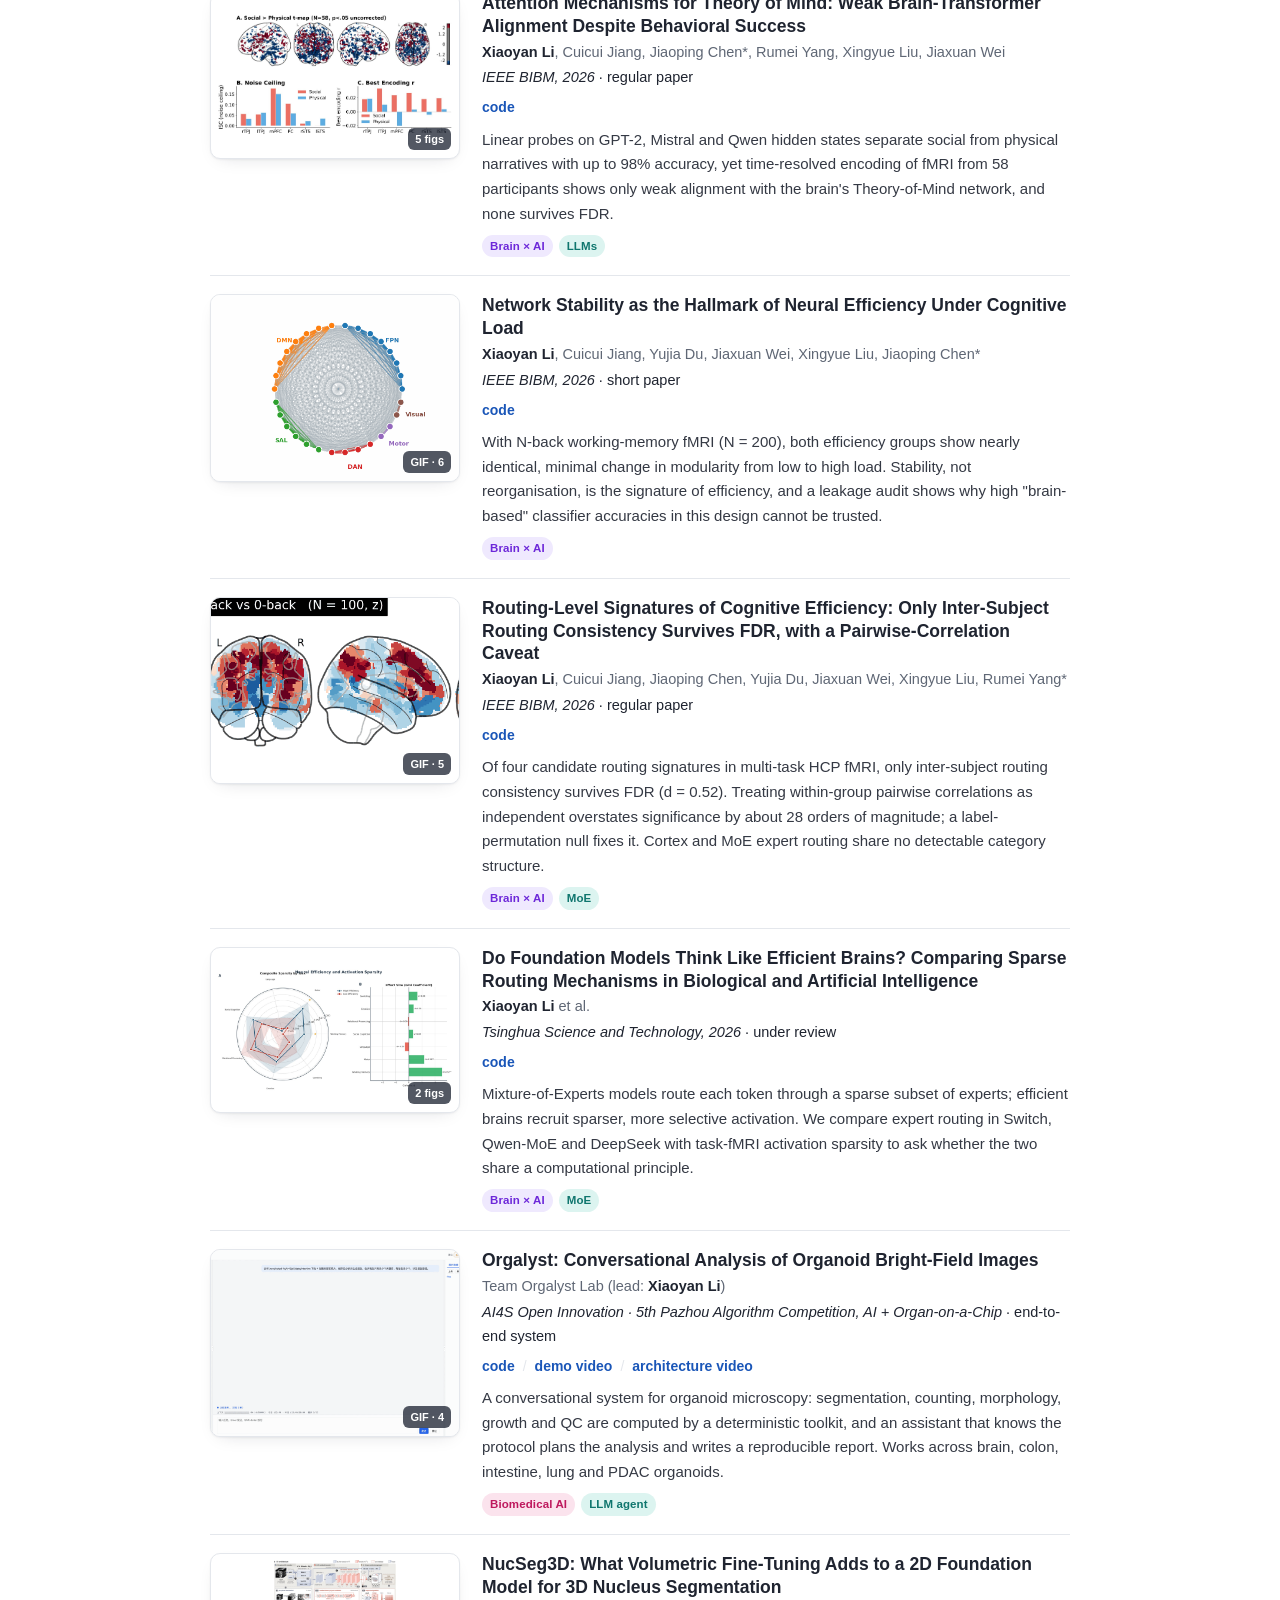
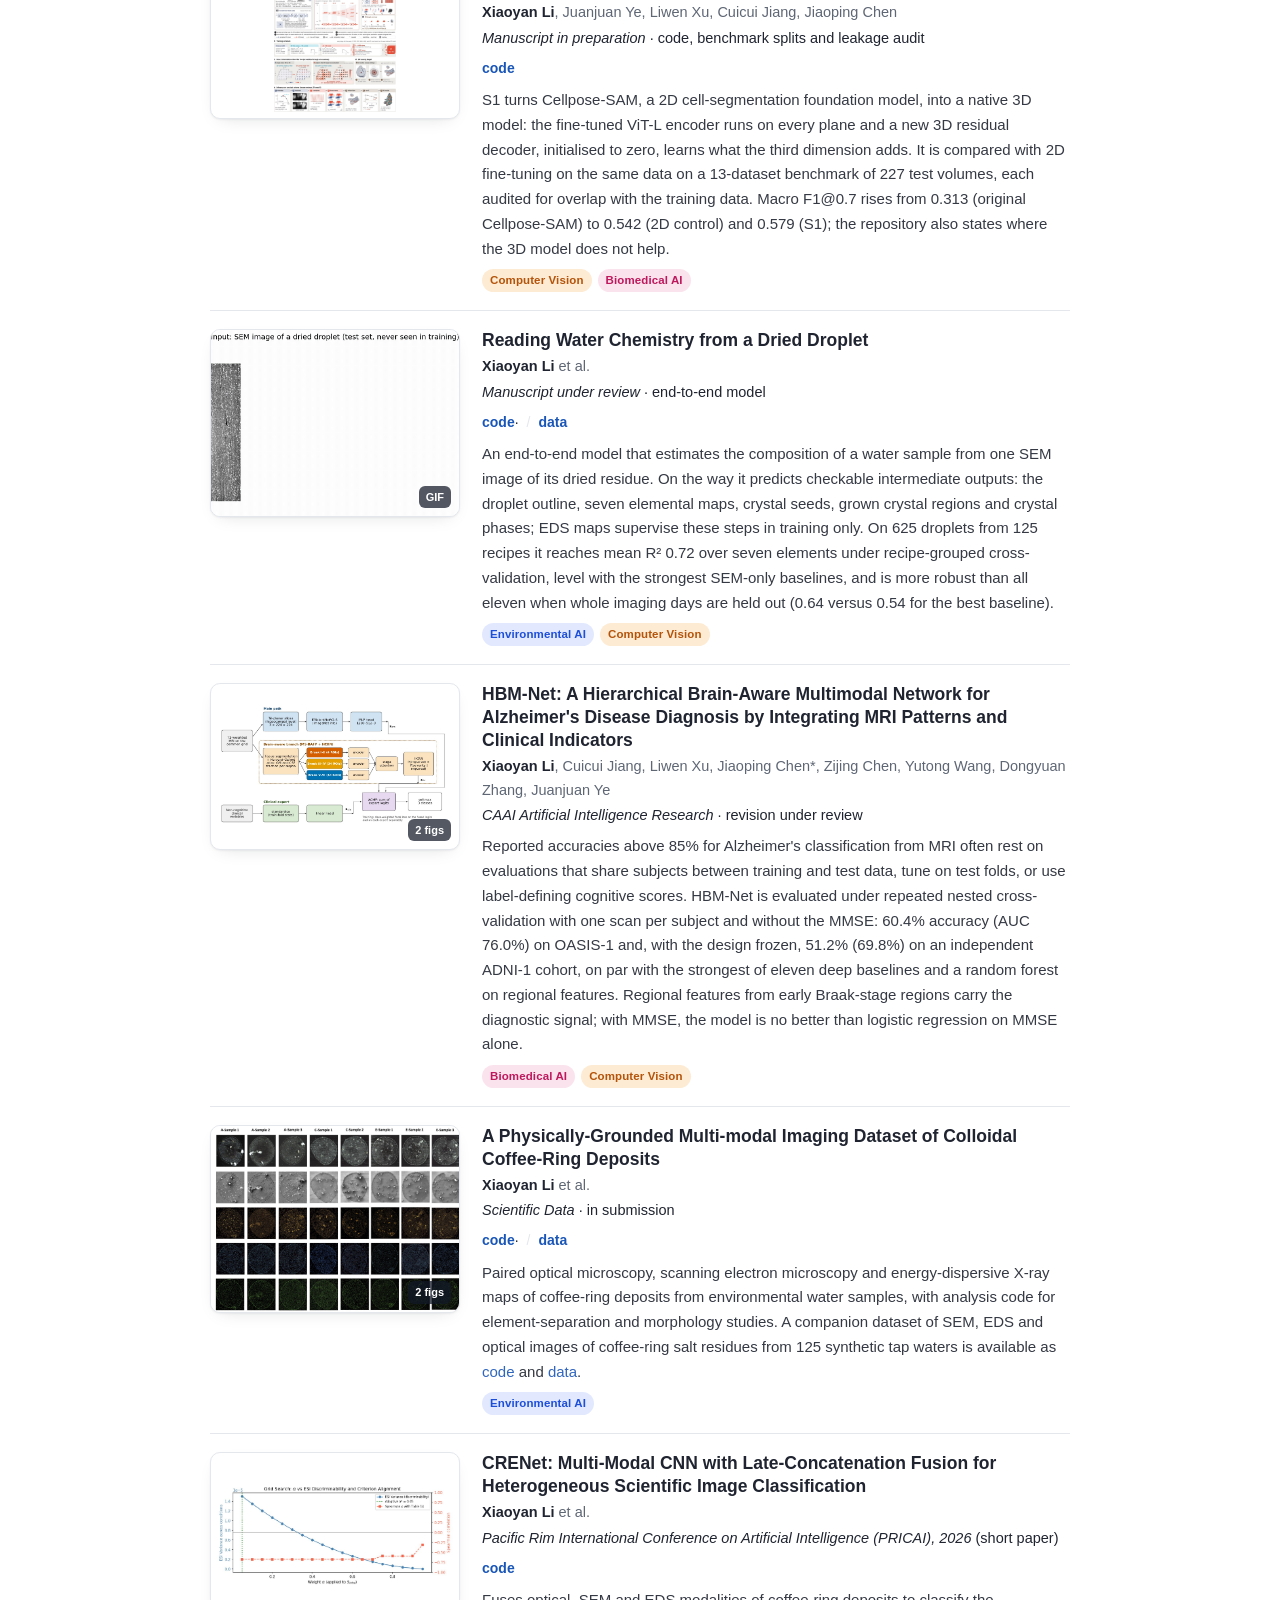
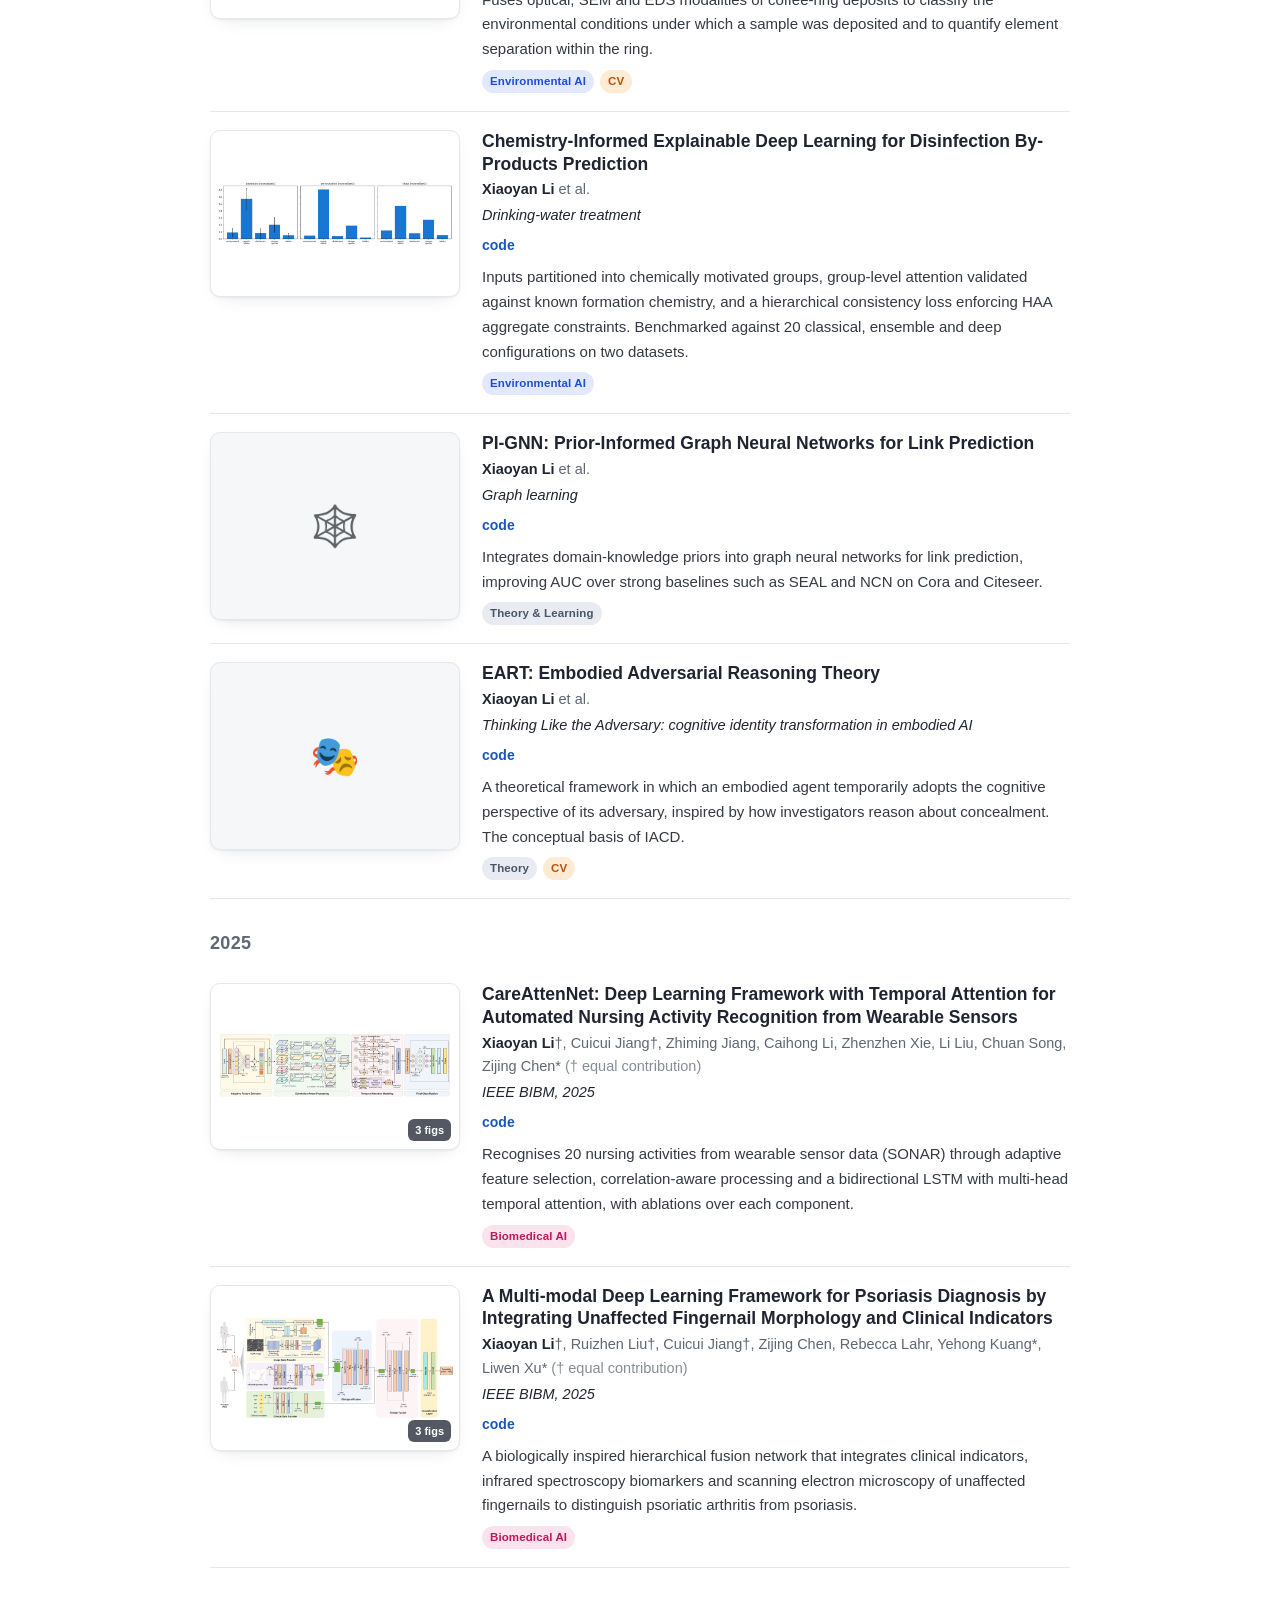
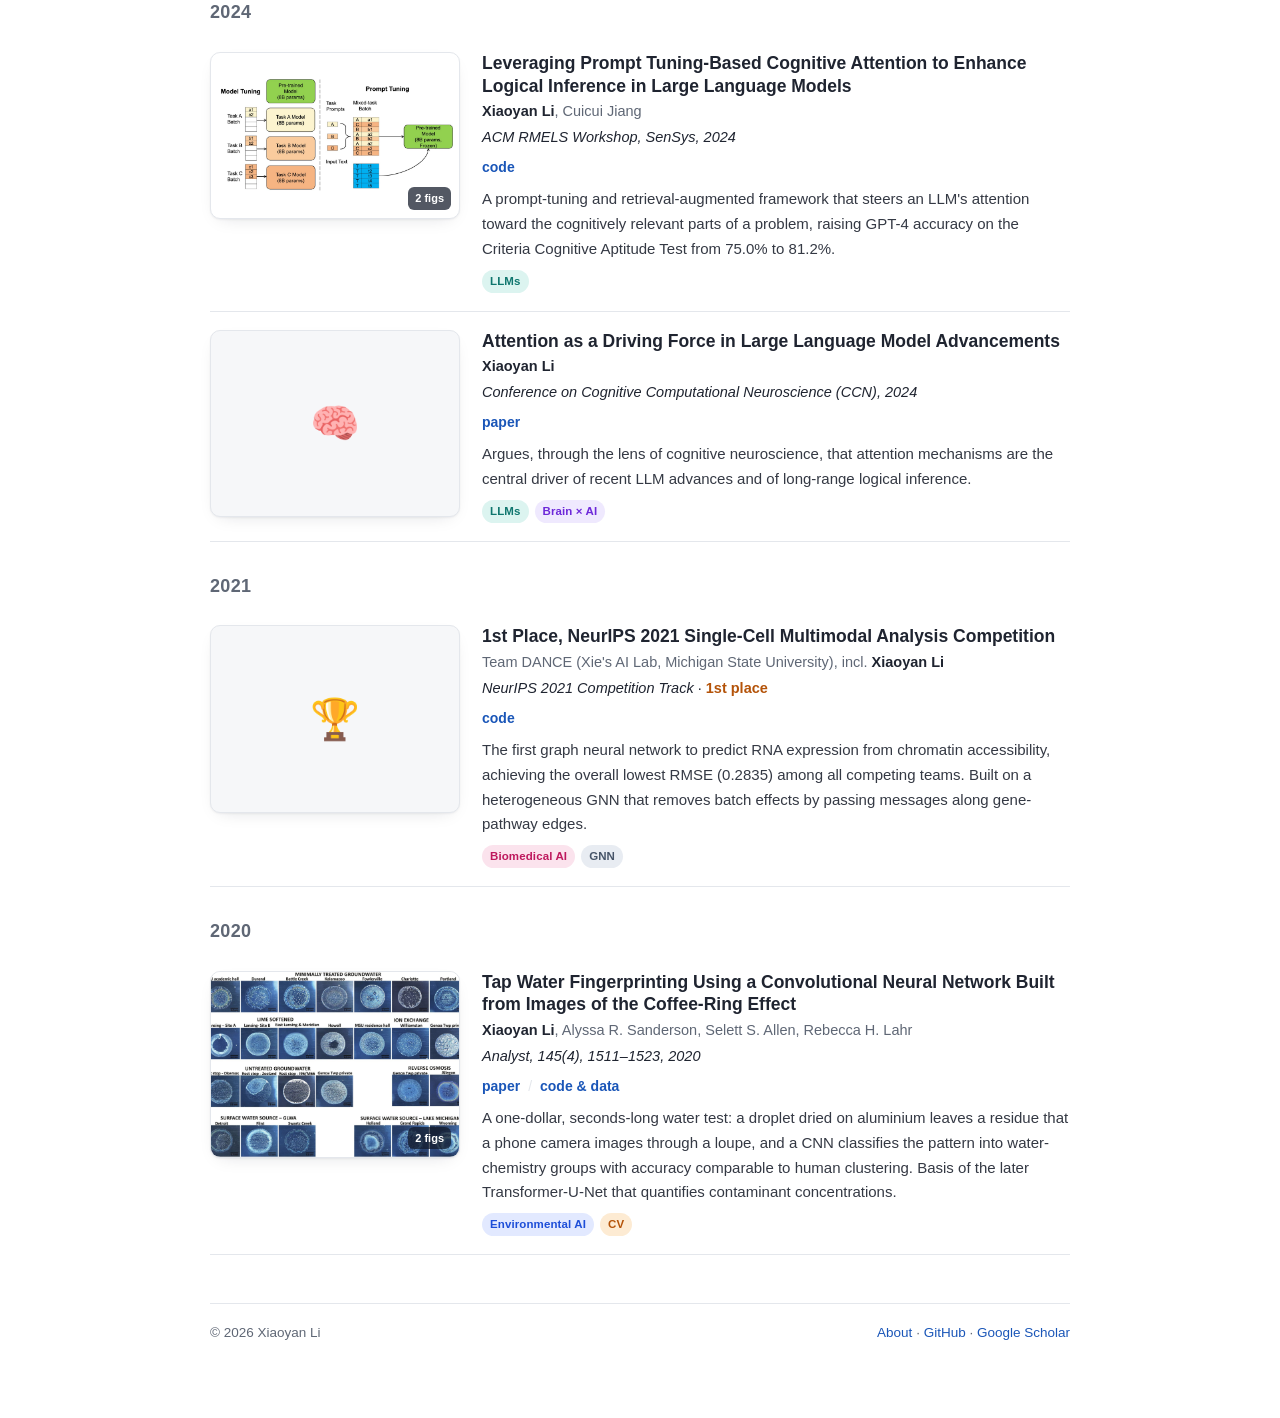
==== commit 89eae25e: "Add HBM-Net (CAAI AIR, under revision) to projects and publications" ====
--- a/projects.html
+++ b/projects.html
@@ -203,6 +203,20 @@
       <p class="lk"><a href="https://github.com/xiaoyanLi629/coffee-ring-water-chemistry">code</a> · <a href="https://doi.org/10.6084/m9.figshare.34516434">data</a></p>
       <p class="sm">An end-to-end model that estimates the composition of a water sample from one SEM image of its dried residue. On the way it predicts checkable intermediate outputs: the droplet outline, seven elemental maps, crystal seeds, grown crystal regions and crystal phases; EDS maps supervise these steps in training only. On 625 droplets from 125 recipes it reaches mean R&sup2; 0.72 over seven elements under recipe-grouped cross-validation, level with the strongest SEM-only baselines, and is more robust than all eleven when whole imaging days are held out (0.64 versus 0.54 for the best baseline).</p>
       <div class="chips"><span class="chip env">Environmental AI</span><span class="chip cv">Computer Vision</span></div>
+    </div>
+  </article>
+
+  <!-- HBM-Net -->
+  <article class="pub" data-cat="bio cv" data-year="2026">
+    <div class="teaser fit" data-caption="HBM-Net: a tri-planar image path, Braak-inspired groups of atlas-defined regional features with a screening-then-grading head, and additive fusion with non-cognitive clinical variables. The atlas figure shows the three Braak groups of regions on the OASIS-1 and ADNI-1 mean brains." data-gallery="./projects/assets/hbmnet_architecture.jpg|./projects/assets/hbmnet_atlas.jpg">
+      <img src="./projects/assets/hbmnet_architecture.jpg" alt="Architecture of HBM-Net with image, brain-aware and clinical branches fused by ACMF" loading="lazy"><span class="n">2 figs</span>
+    </div>
+    <div>
+      <h3 class="tt">HBM-Net: A Hierarchical Brain-Aware Multimodal Network for Alzheimer's Disease Diagnosis by Integrating MRI Patterns and Clinical Indicators</h3>
+      <p class="au"><b>Xiaoyan Li</b>, Cuicui Jiang, Liwen Xu, Jiaoping Chen*, Zijing Chen, Yutong Wang, Dongyuan Zhang, Juanjuan Ye</p>
+      <p class="ve"><em>CAAI Artificial Intelligence Research</em> · revision under review</p>
+      <p class="sm">Reported accuracies above 85% for Alzheimer's classification from MRI often rest on evaluations that share subjects between training and test data, tune on test folds, or use label-defining cognitive scores. HBM-Net is evaluated under repeated nested cross-validation with one scan per subject and without the MMSE: 60.4% accuracy (AUC 76.0%) on OASIS-1 and, with the design frozen, 51.2% (69.8%) on an independent ADNI-1 cohort, on par with the strongest of eleven deep baselines and a random forest on regional features. Regional features from early Braak-stage regions carry the diagnostic signal; with MMSE, the model is no better than logistic regression on MMSE alone.</p>
+      <div class="chips"><span class="chip bio">Biomedical AI</span><span class="chip cv">Computer Vision</span></div>
     </div>
   </article>
 
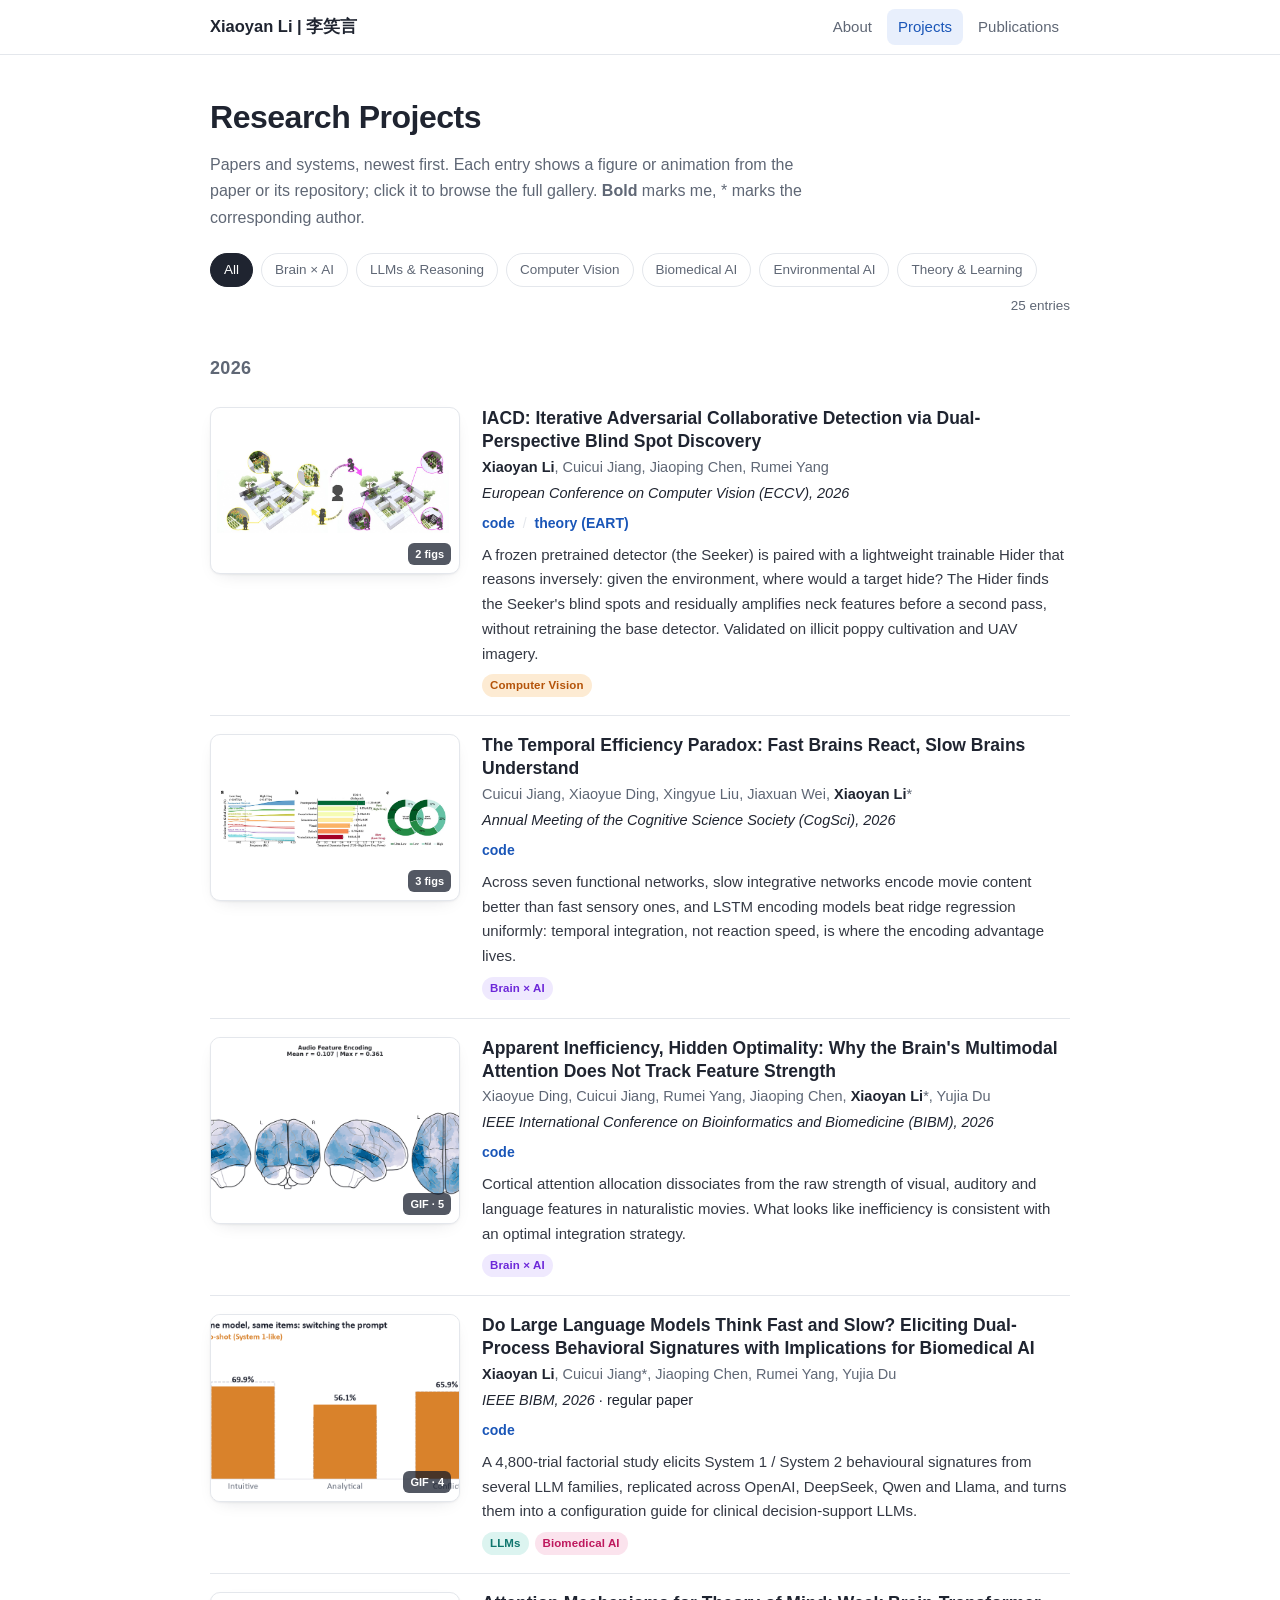
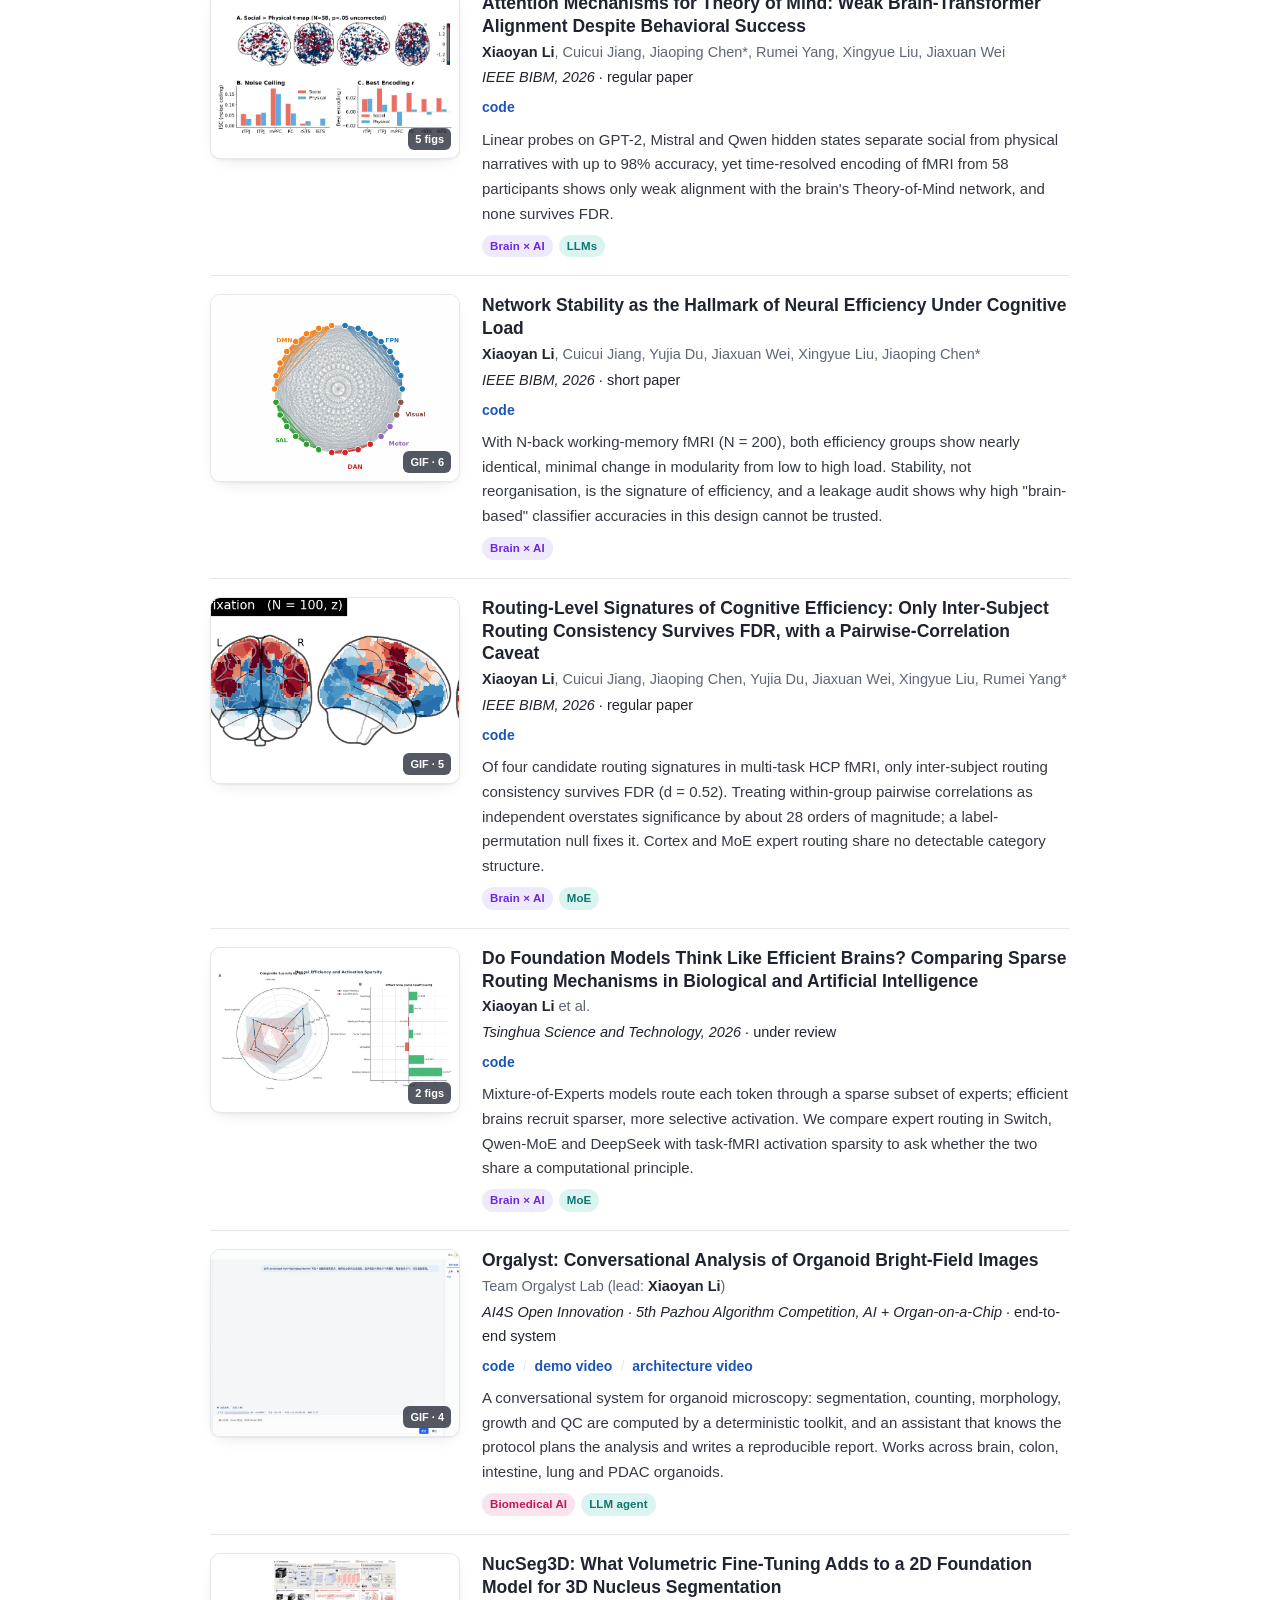
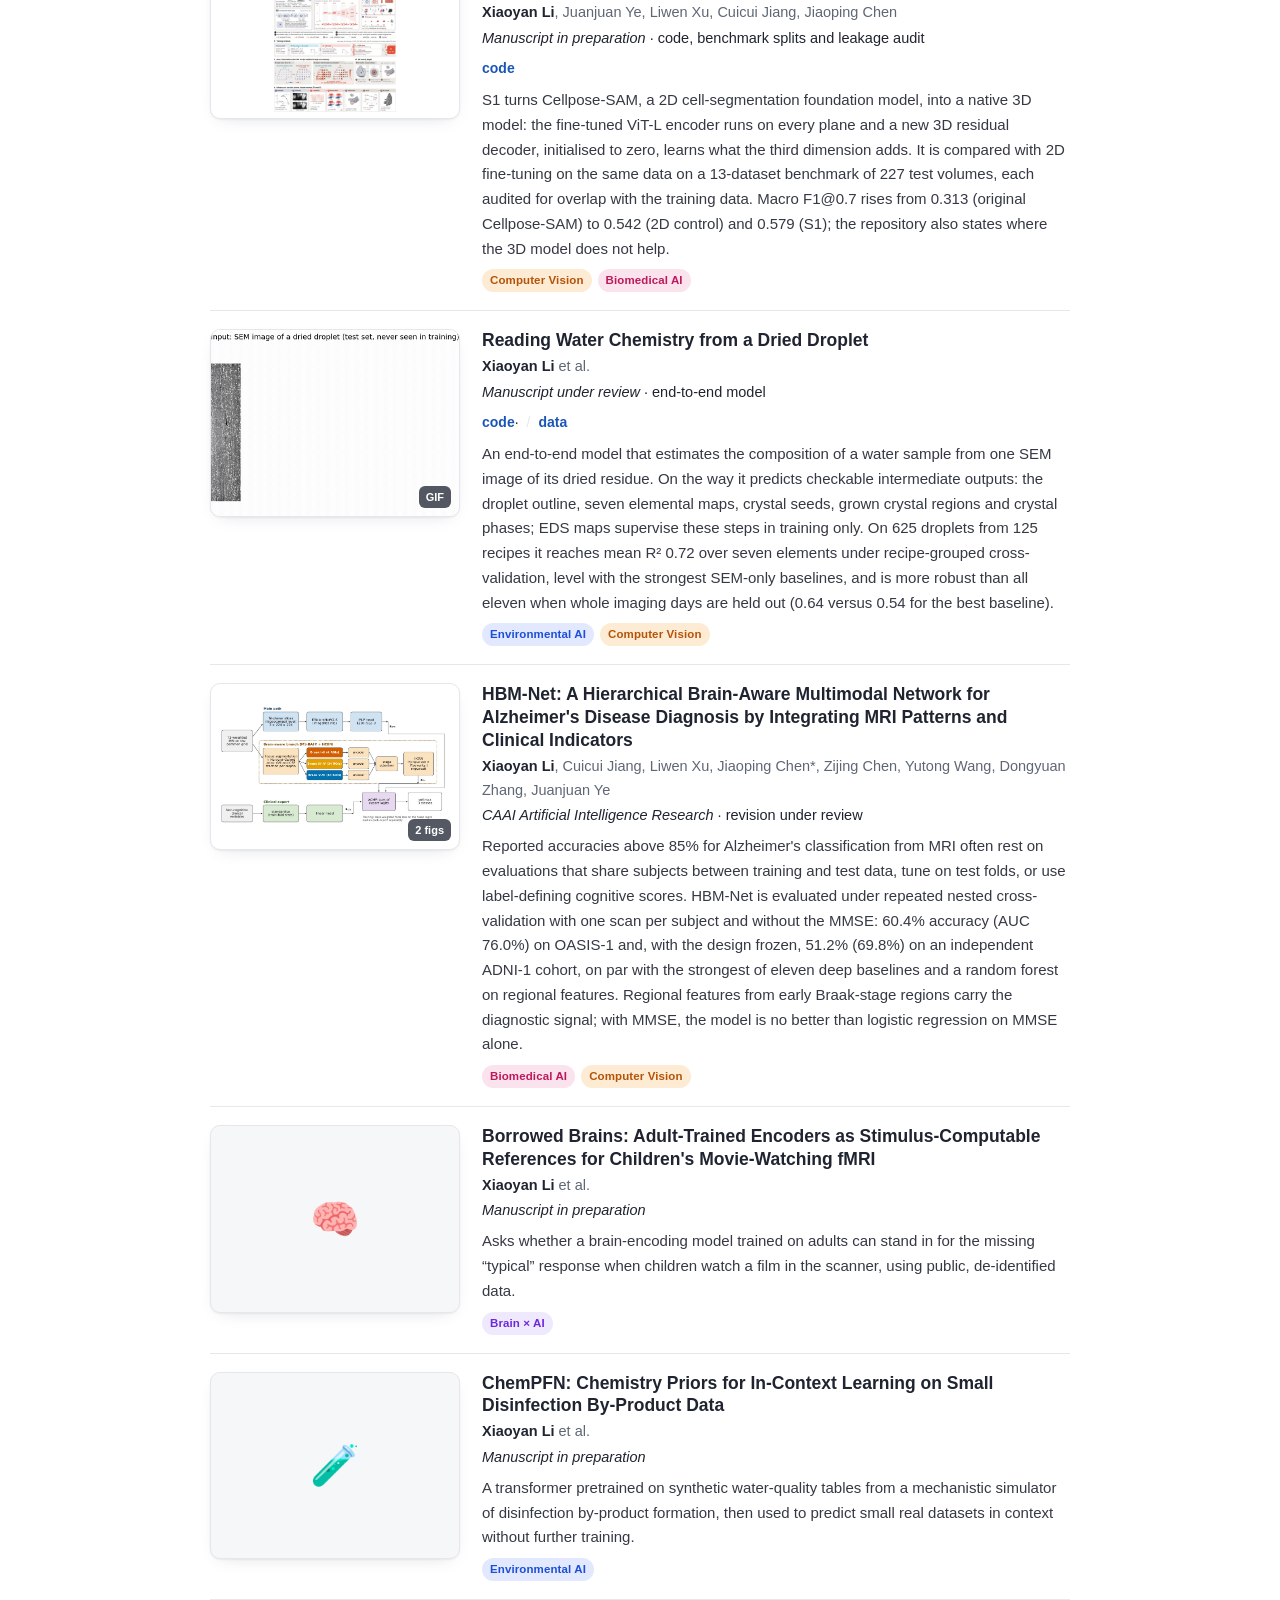
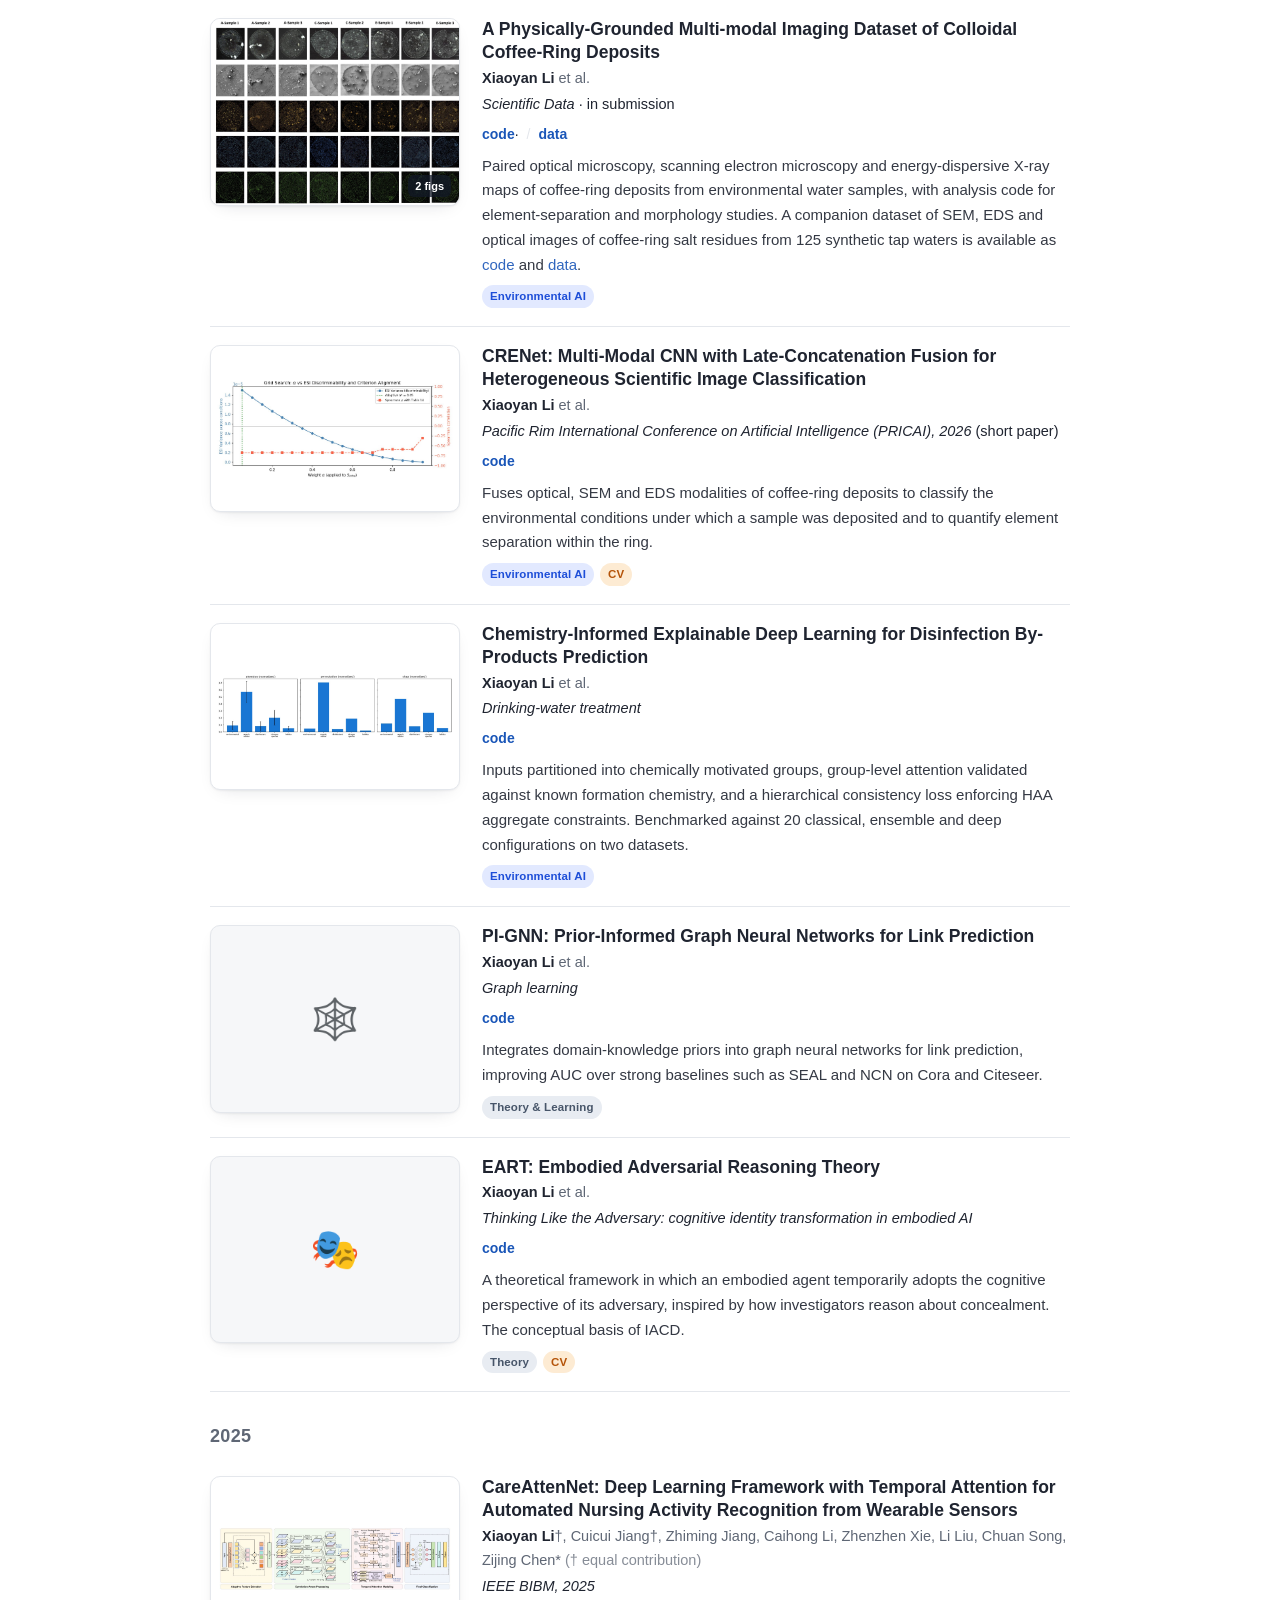
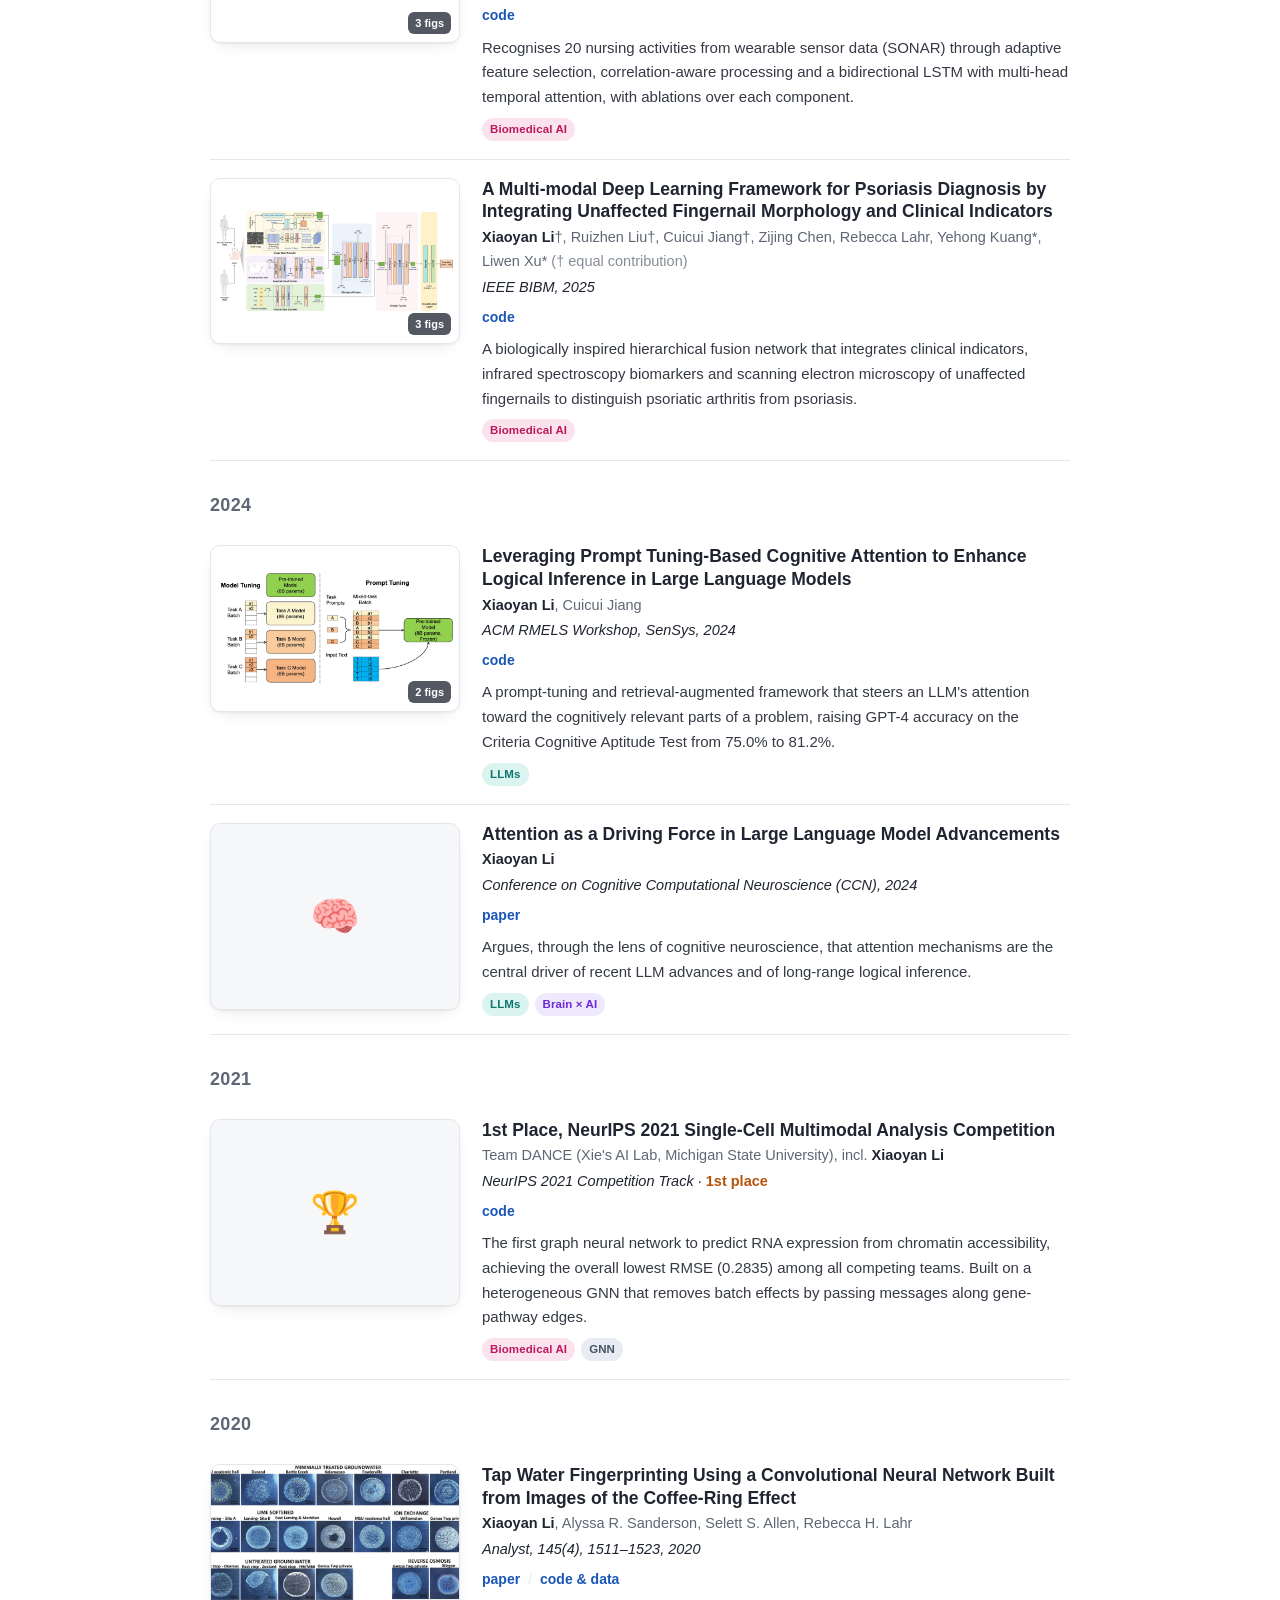
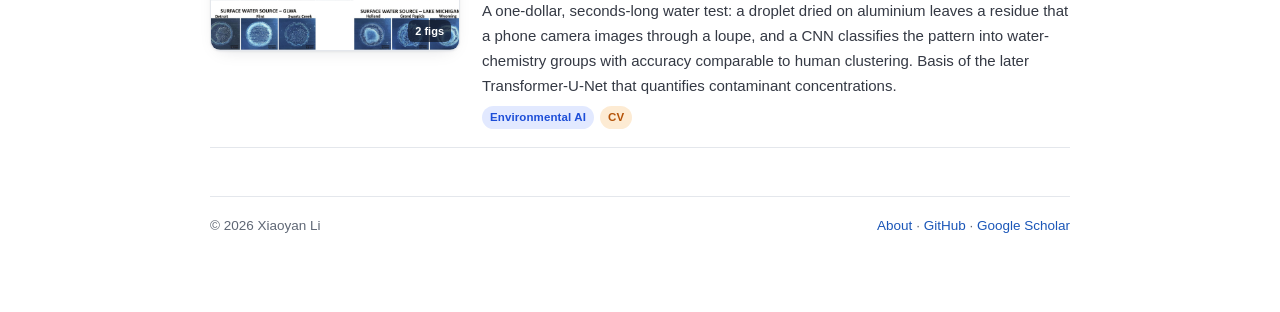
==== commit 4a874df0: "Add two in-progress projects with short summaries" ====
--- a/projects.html
+++ b/projects.html
@@ -217,6 +217,30 @@
       <p class="ve"><em>CAAI Artificial Intelligence Research</em> · revision under review</p>
       <p class="sm">Reported accuracies above 85% for Alzheimer's classification from MRI often rest on evaluations that share subjects between training and test data, tune on test folds, or use label-defining cognitive scores. HBM-Net is evaluated under repeated nested cross-validation with one scan per subject and without the MMSE: 60.4% accuracy (AUC 76.0%) on OASIS-1 and, with the design frozen, 51.2% (69.8%) on an independent ADNI-1 cohort, on par with the strongest of eleven deep baselines and a random forest on regional features. Regional features from early Braak-stage regions carry the diagnostic signal; with MMSE, the model is no better than logistic regression on MMSE alone.</p>
       <div class="chips"><span class="chip bio">Biomedical AI</span><span class="chip cv">Computer Vision</span></div>
+    </div>
+  </article>
+
+  <!-- Borrowed Brains -->
+  <article class="pub" data-cat="brain" data-year="2026">
+    <div class="teaser none">🧠</div>
+    <div>
+      <h3 class="tt">Borrowed Brains: Adult-Trained Encoders as Stimulus-Computable References for Children's Movie-Watching fMRI</h3>
+      <p class="au"><b>Xiaoyan Li</b> et al.</p>
+      <p class="ve"><em>Manuscript in preparation</em></p>
+      <p class="sm">Asks whether a brain-encoding model trained on adults can stand in for the missing &ldquo;typical&rdquo; response when children watch a film in the scanner, using public, de-identified data.</p>
+      <div class="chips"><span class="chip brain">Brain &times; AI</span></div>
+    </div>
+  </article>
+
+  <!-- ChemPFN -->
+  <article class="pub" data-cat="env theory" data-year="2026">
+    <div class="teaser none">🧪</div>
+    <div>
+      <h3 class="tt">ChemPFN: Chemistry Priors for In-Context Learning on Small Disinfection By-Product Data</h3>
+      <p class="au"><b>Xiaoyan Li</b> et al.</p>
+      <p class="ve"><em>Manuscript in preparation</em></p>
+      <p class="sm">A transformer pretrained on synthetic water-quality tables from a mechanistic simulator of disinfection by-product formation, then used to predict small real datasets in context without further training.</p>
+      <div class="chips"><span class="chip env">Environmental AI</span></div>
     </div>
   </article>
 
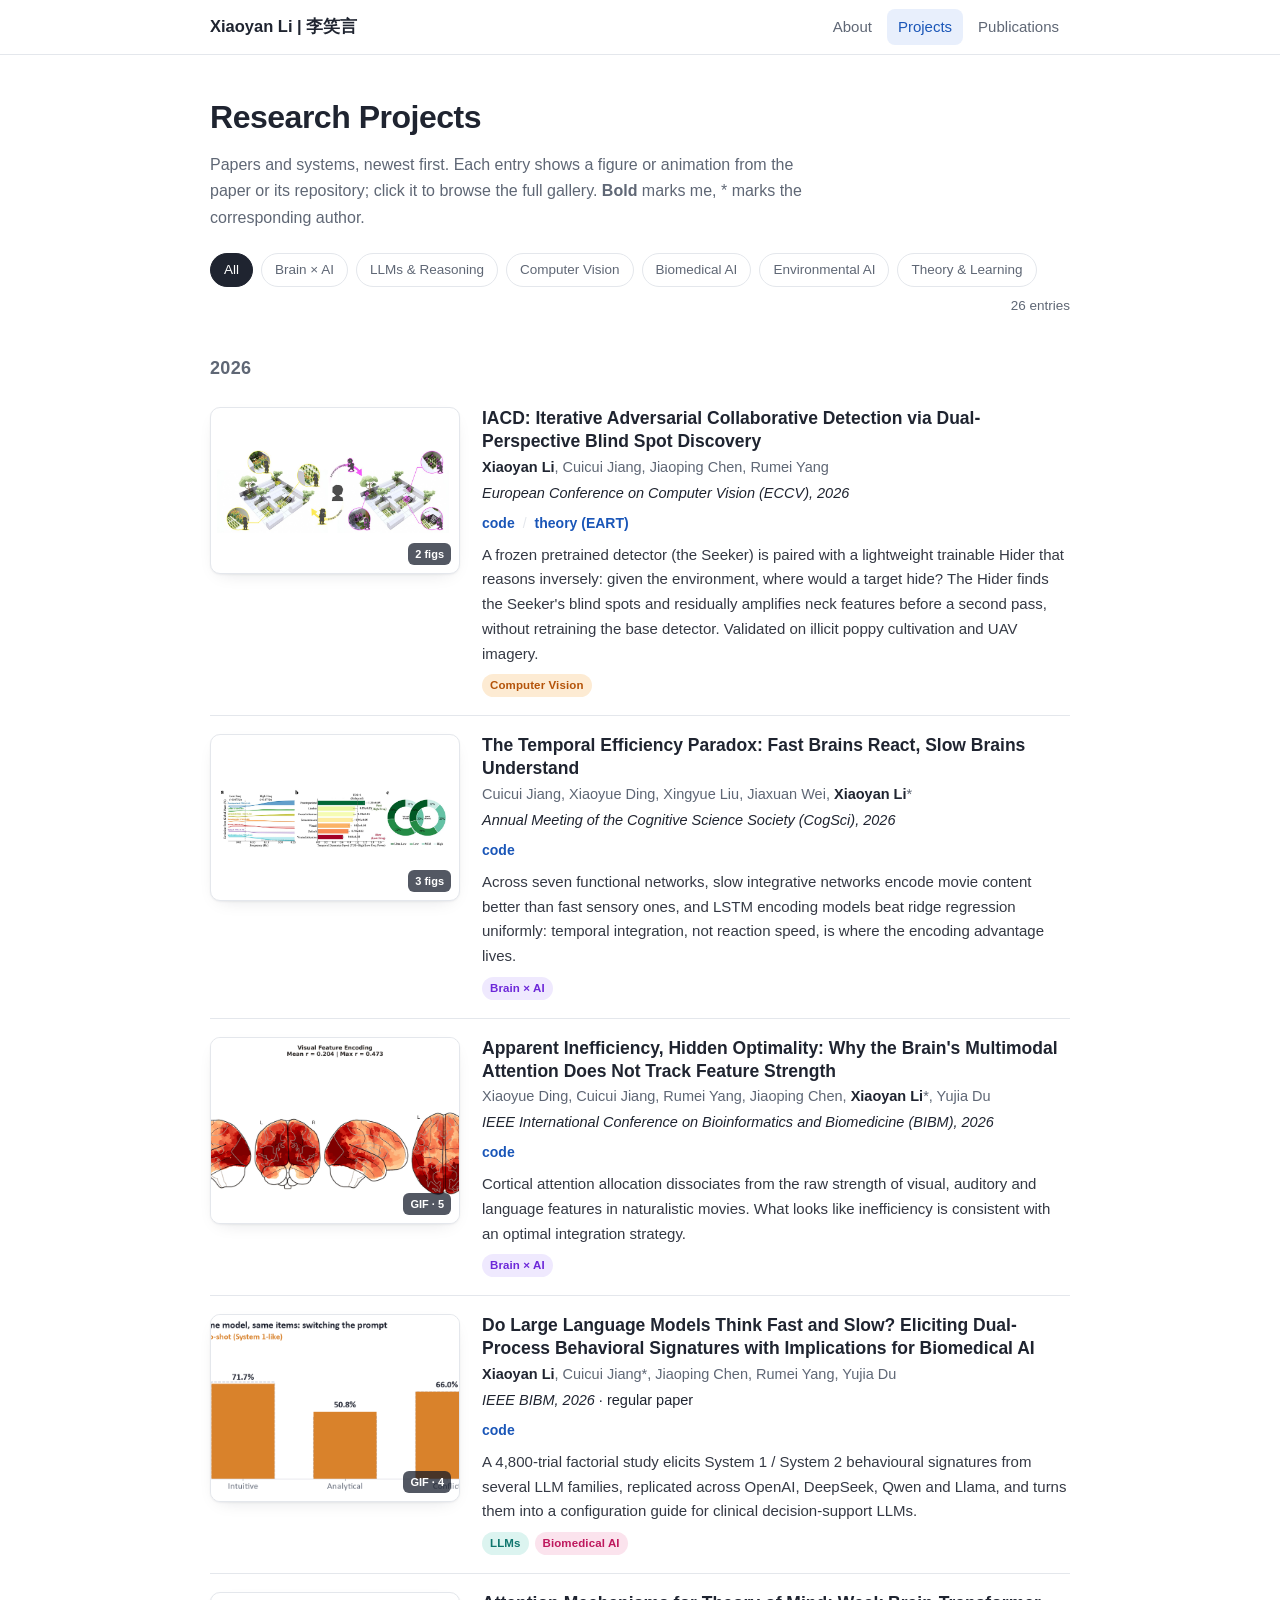
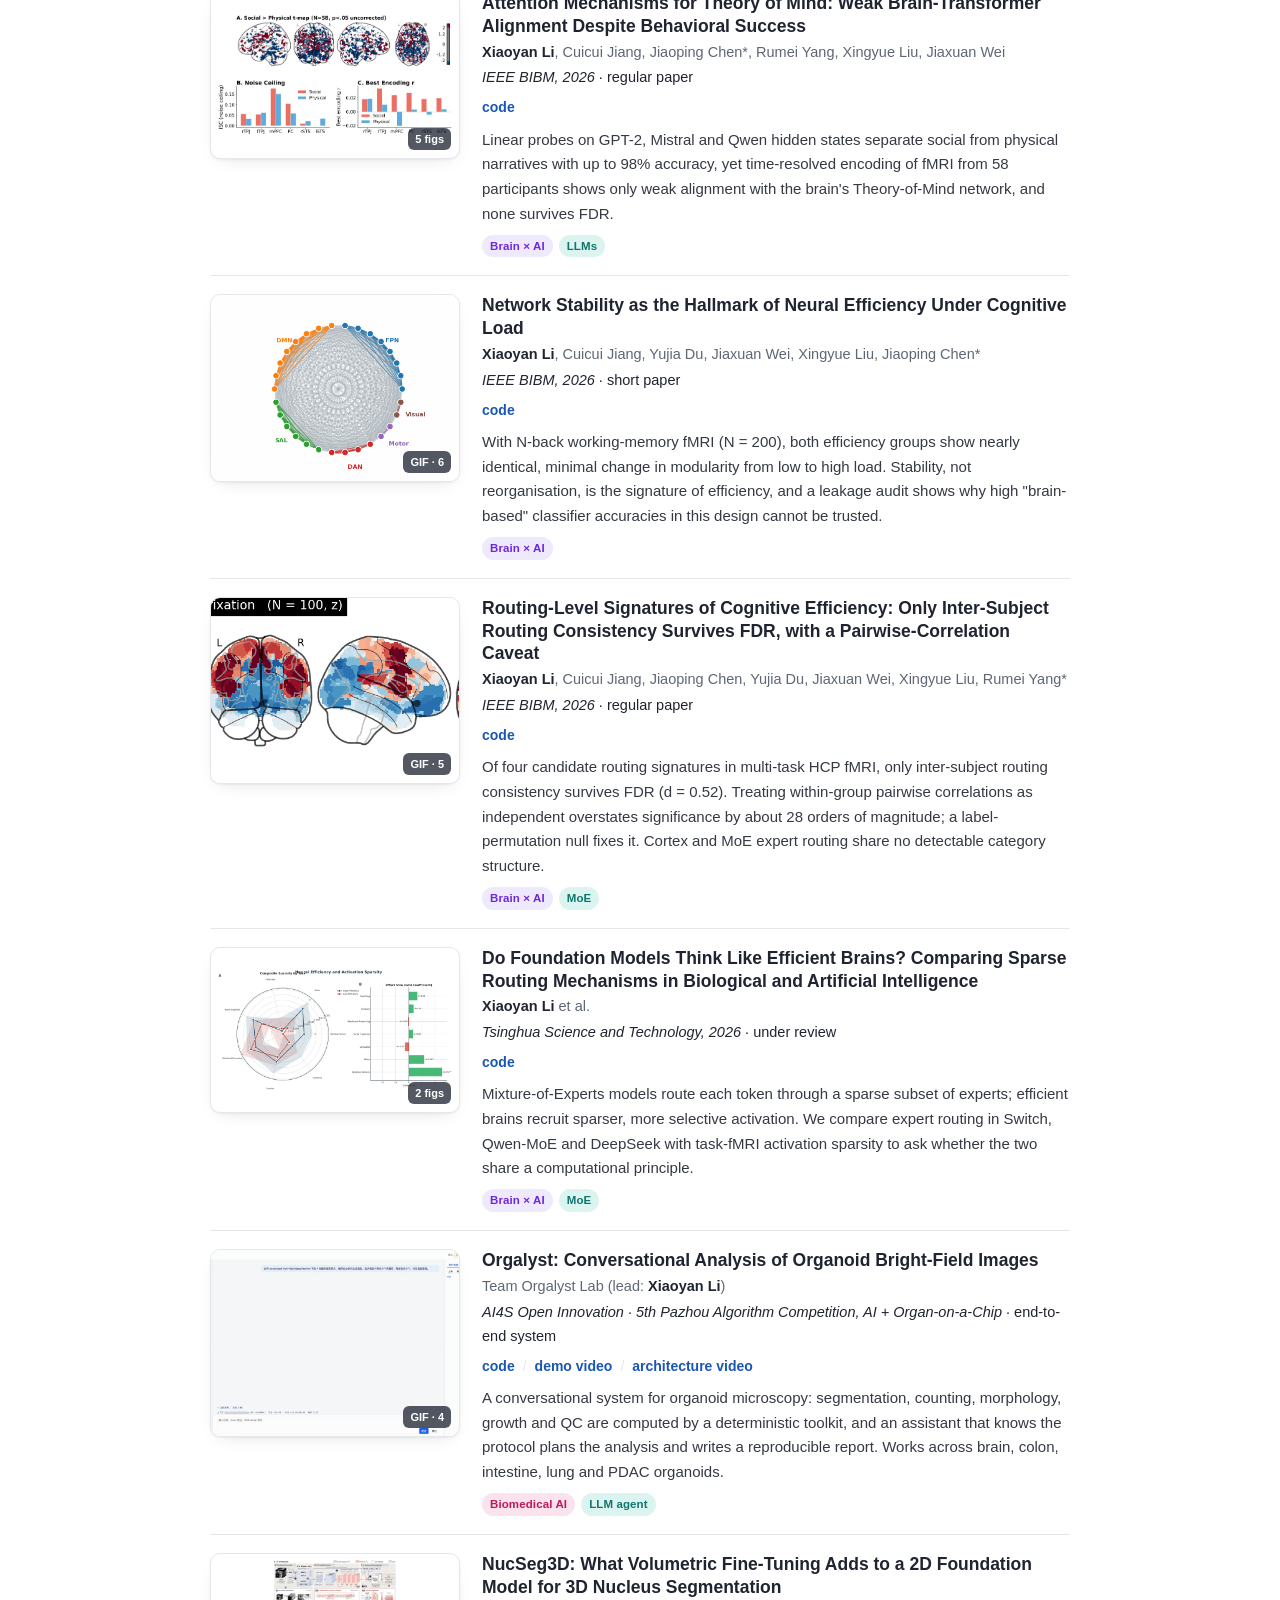
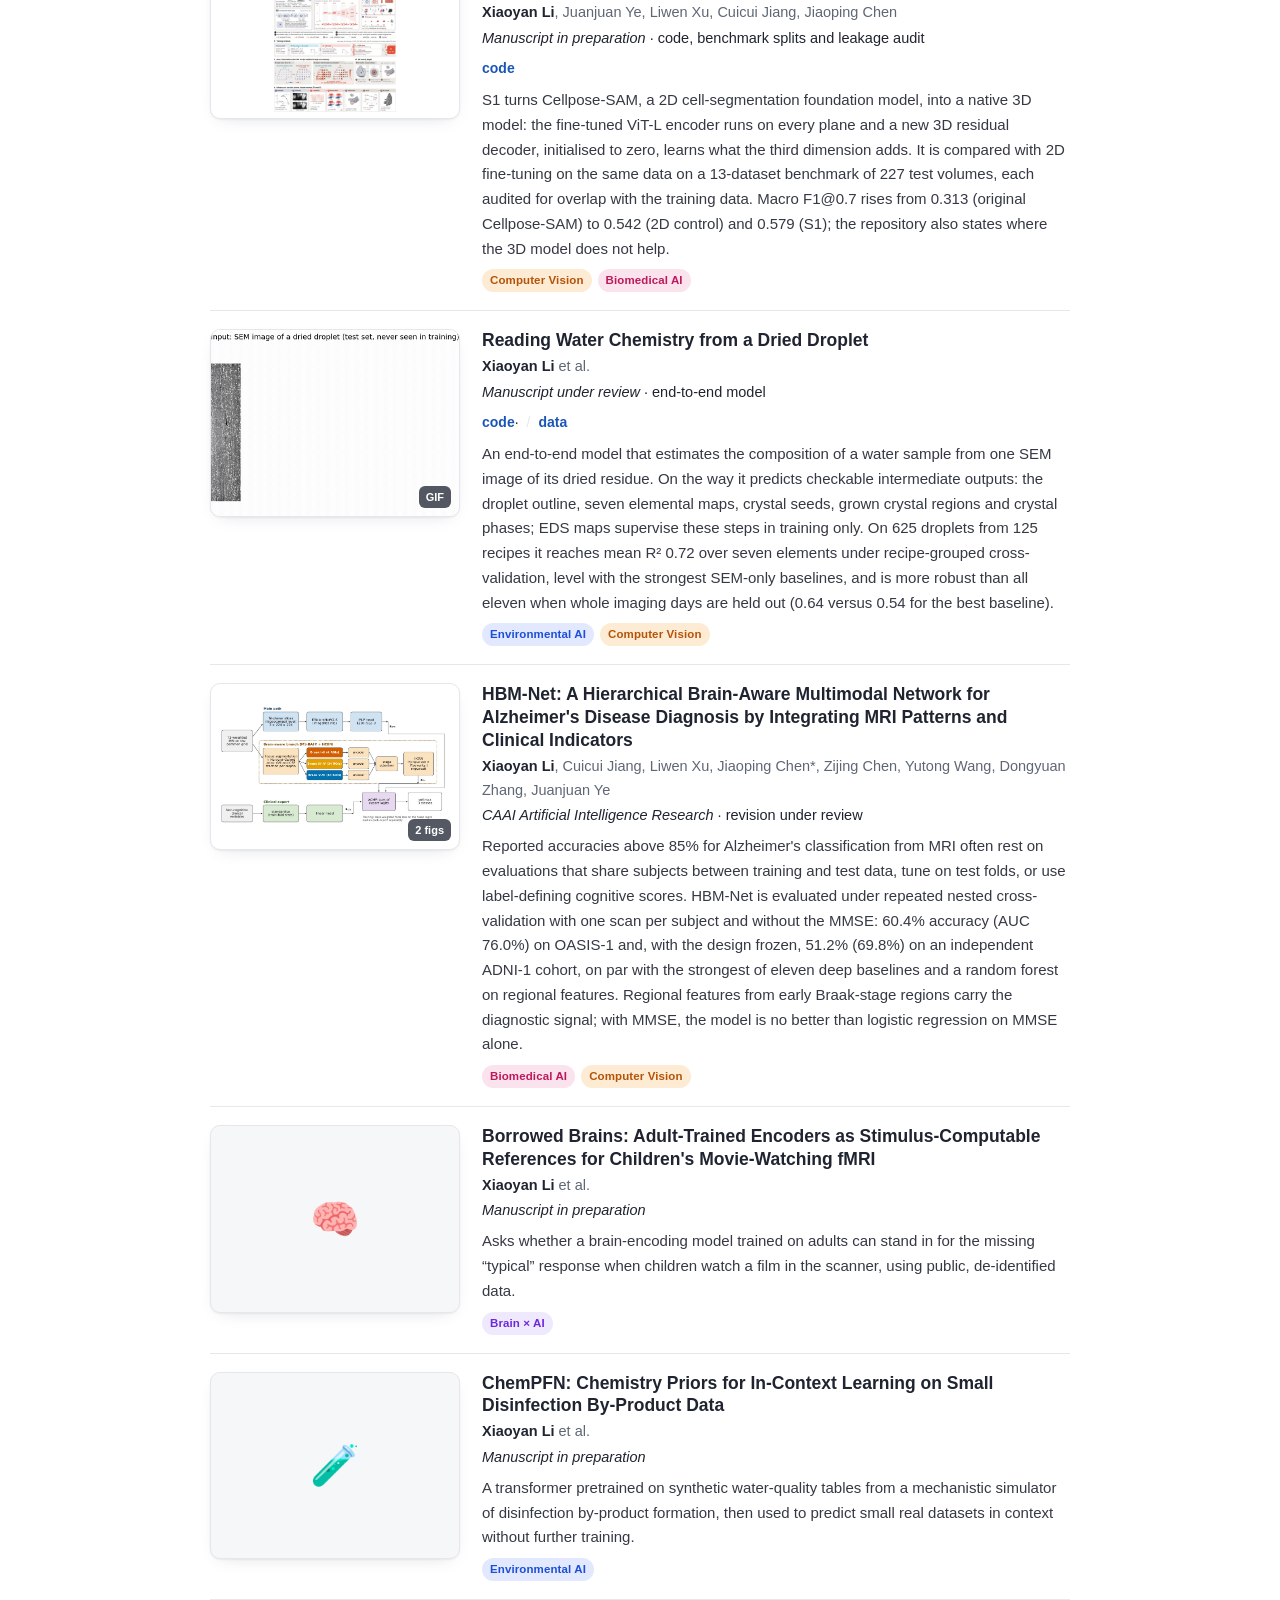
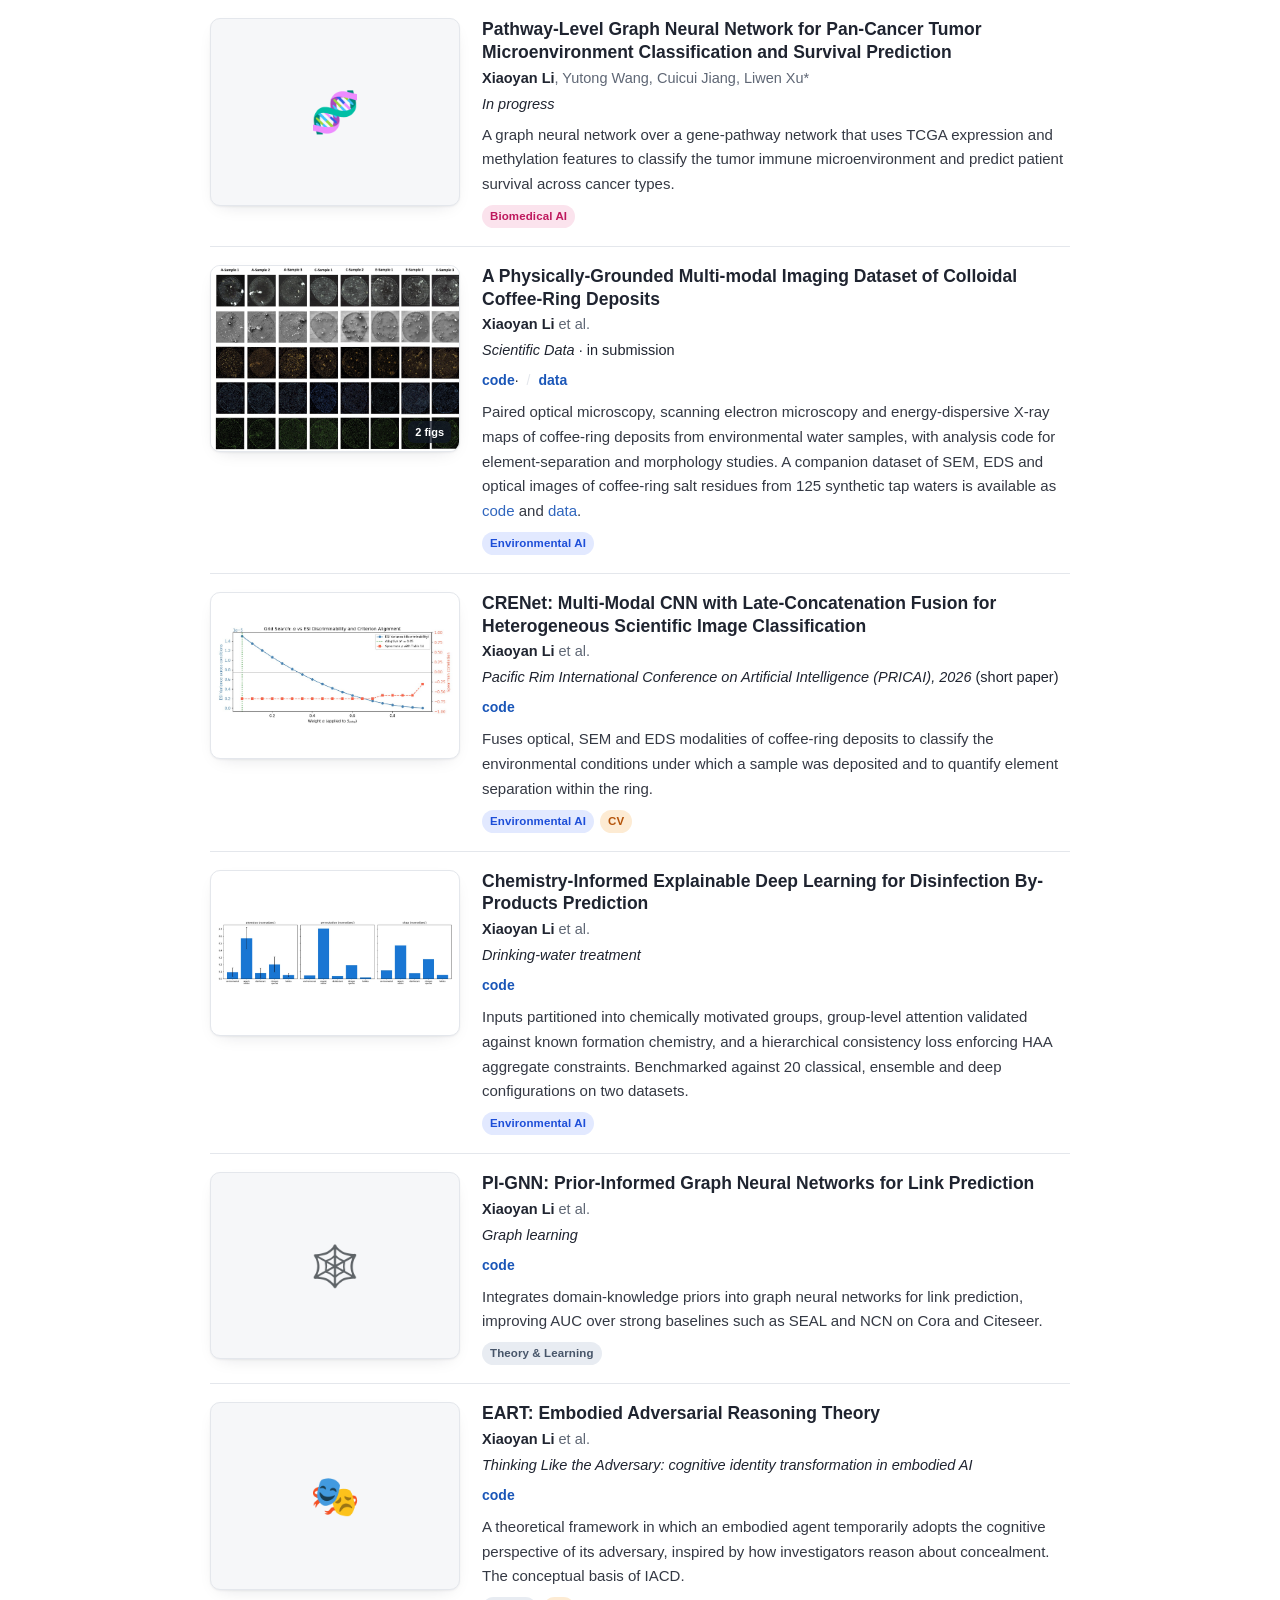
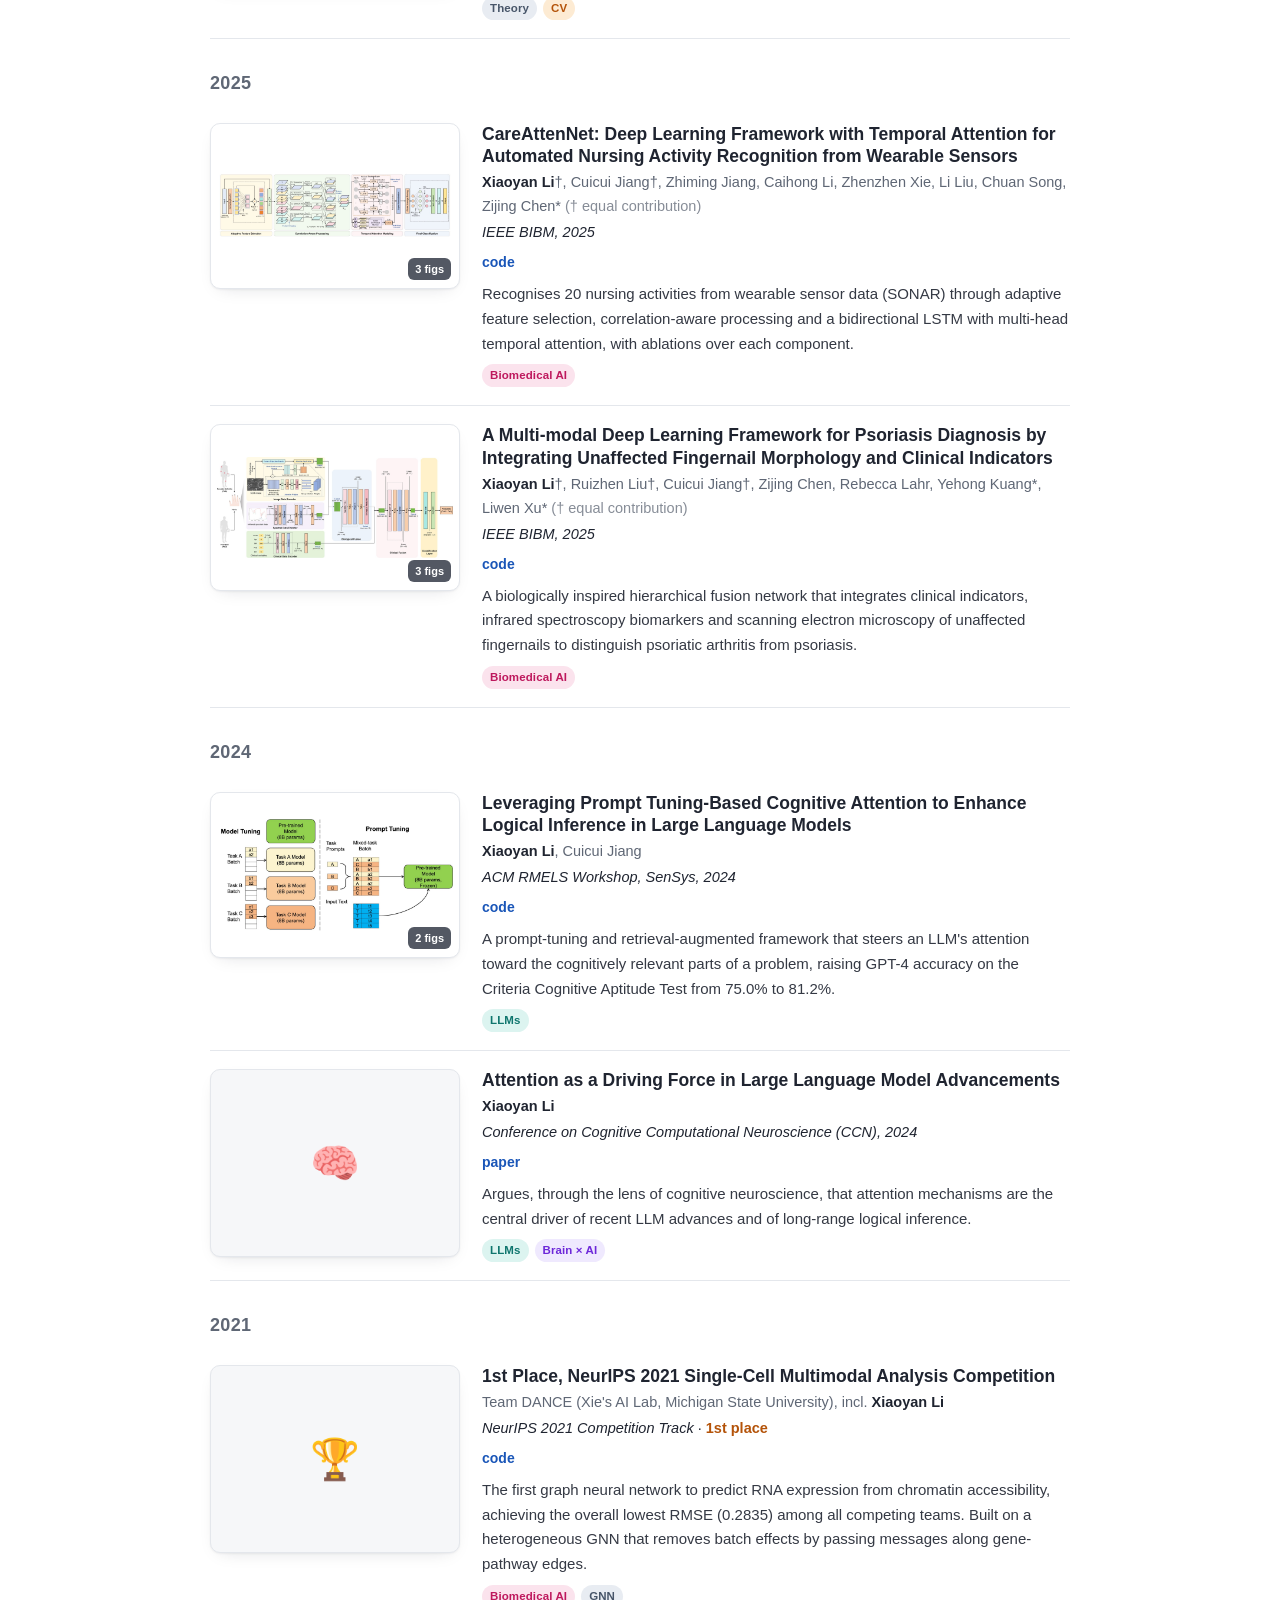
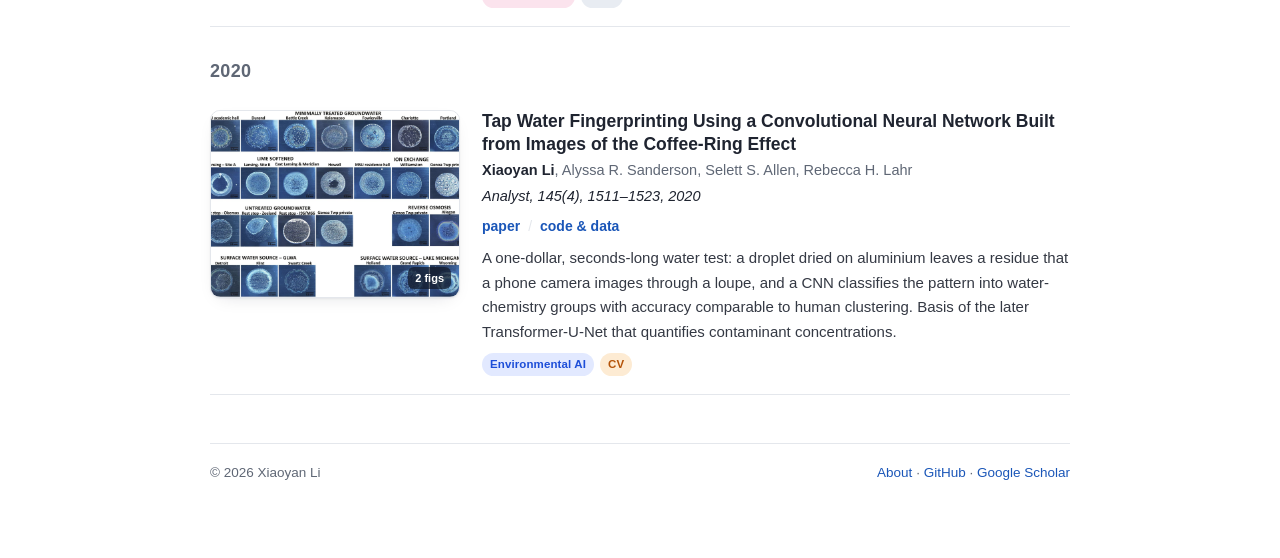
==== commit dc6b6d23: "Add pan-cancer pathway GNN project" ====
--- a/projects.html
+++ b/projects.html
@@ -241,6 +241,18 @@
       <p class="ve"><em>Manuscript in preparation</em></p>
       <p class="sm">A transformer pretrained on synthetic water-quality tables from a mechanistic simulator of disinfection by-product formation, then used to predict small real datasets in context without further training.</p>
       <div class="chips"><span class="chip env">Environmental AI</span></div>
+    </div>
+  </article>
+
+  <!-- Cancer pathway GNN -->
+  <article class="pub" data-cat="bio theory" data-year="2026">
+    <div class="teaser none">🧬</div>
+    <div>
+      <h3 class="tt">Pathway-Level Graph Neural Network for Pan-Cancer Tumor Microenvironment Classification and Survival Prediction</h3>
+      <p class="au"><b>Xiaoyan Li</b>, Yutong Wang, Cuicui Jiang, Liwen Xu*</p>
+      <p class="ve"><em>In progress</em></p>
+      <p class="sm">A graph neural network over a gene-pathway network that uses TCGA expression and methylation features to classify the tumor immune microenvironment and predict patient survival across cancer types.</p>
+      <div class="chips"><span class="chip bio">Biomedical AI</span></div>
     </div>
   </article>
 
